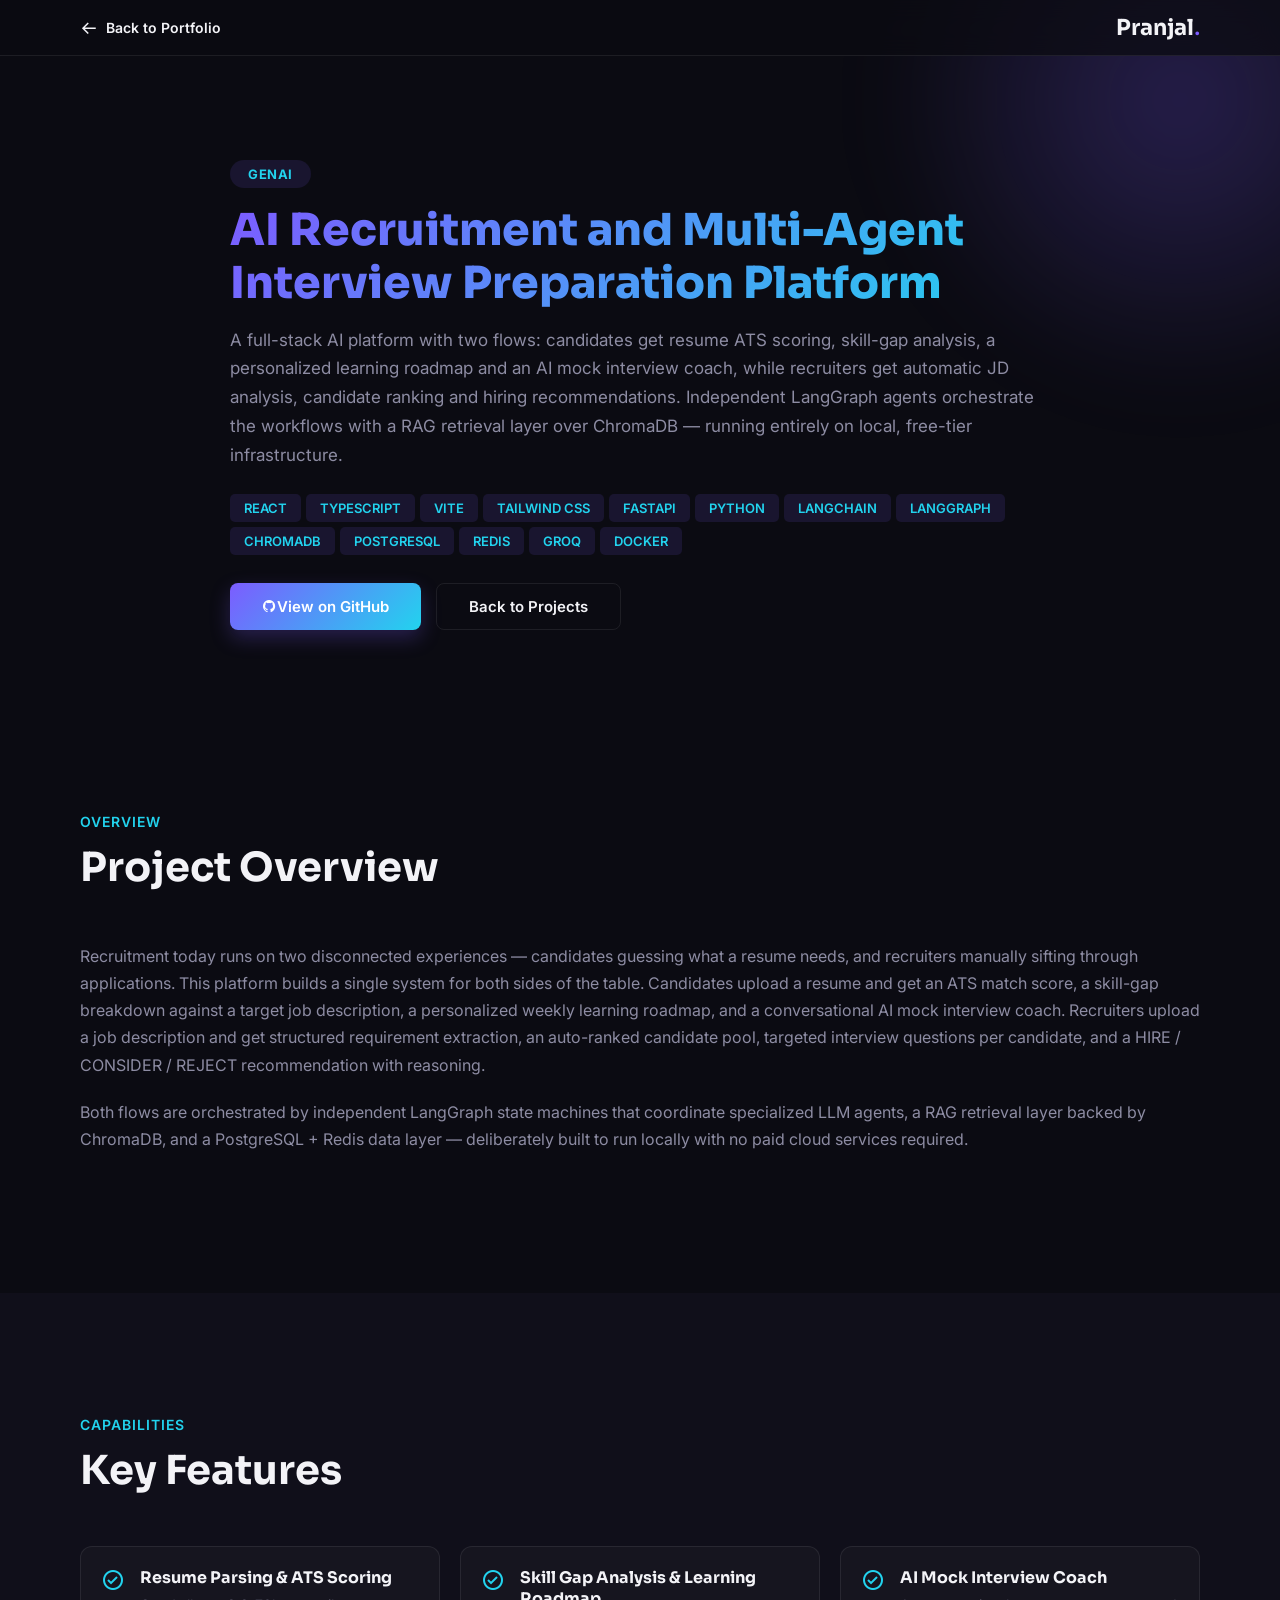
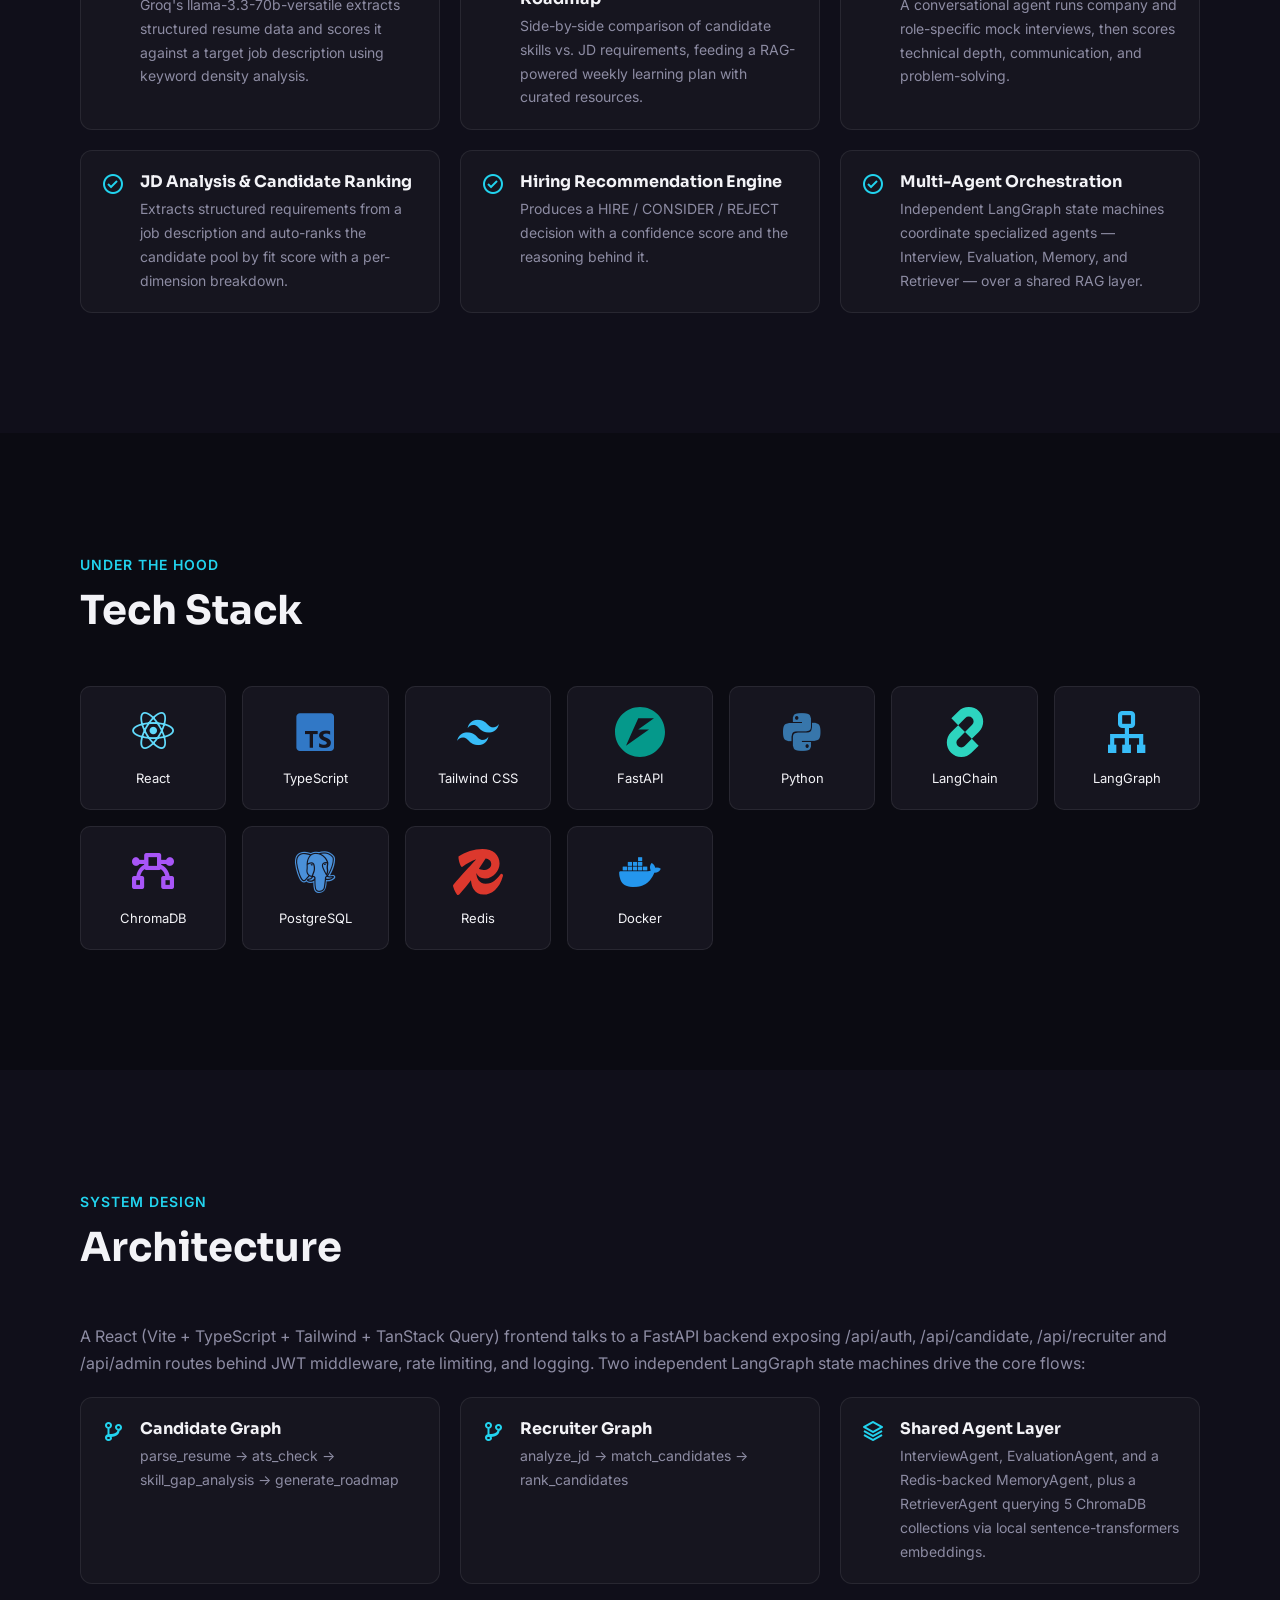
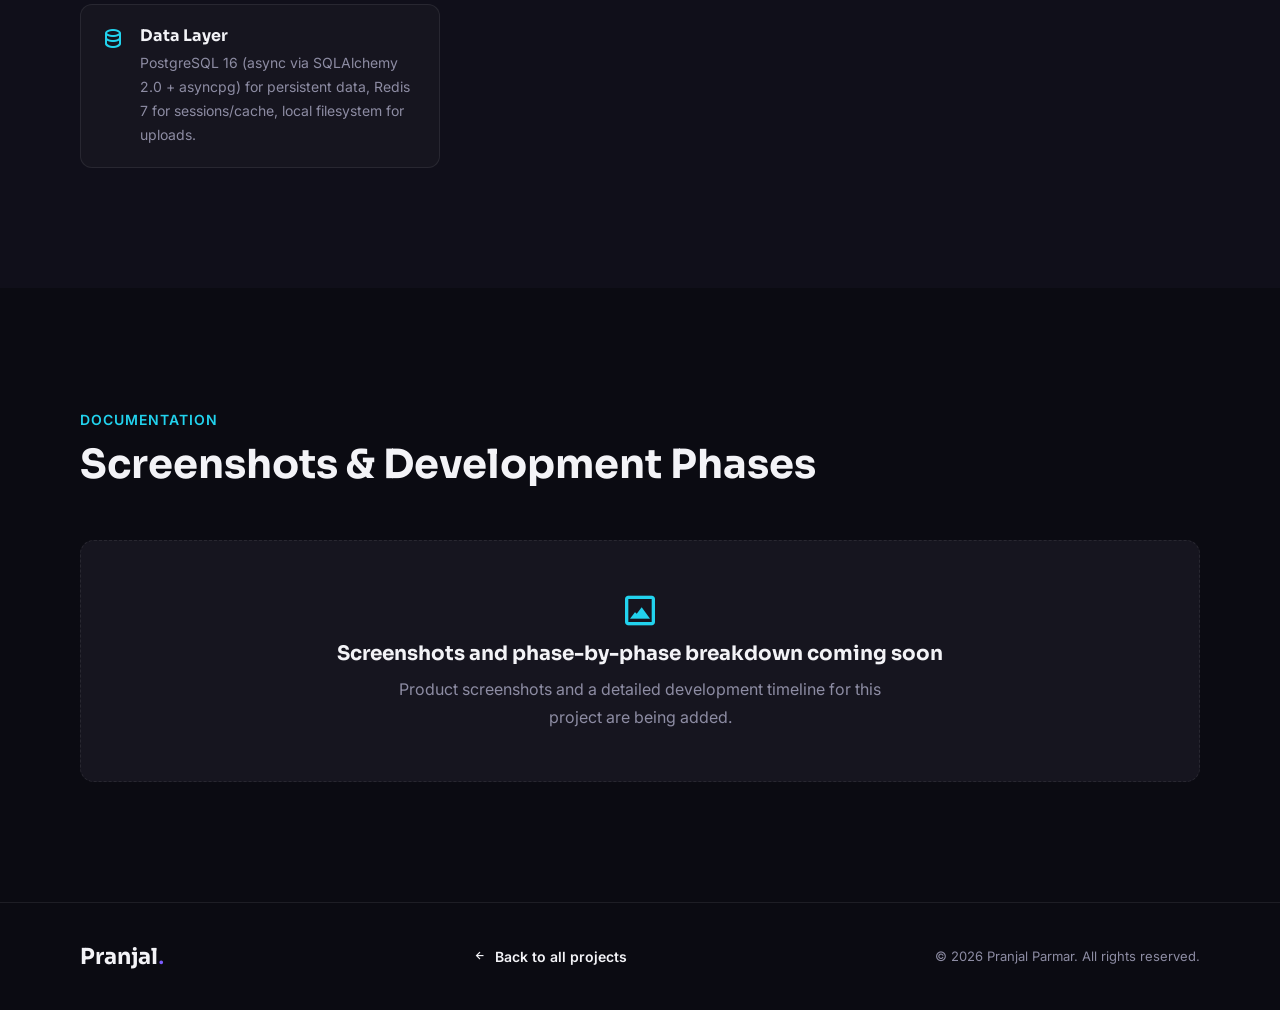
==== projects/ai-recruitment.html @ db2bd9fc "Created section for each project, added each project's page - content added partially" ====
<!DOCTYPE html>
<html lang="en">
<head>
    <meta charset="UTF-8">
    <meta name="viewport" content="width=device-width, initial-scale=1.0">
    <title>AI Recruitment and Multi-Agent Interview Preparation Platform | Pranjal Parmar</title>
    <link href='https://unpkg.com/boxicons@2.1.4/css/boxicons.min.css' rel='stylesheet'>
    <link rel="stylesheet" href="../style.css">
</head>
<body>
    <header class="navbar scrolled">
        <div class="navbar-inner">
            <a href="../index.html#projects" class="back-link"><i class='bx bx-arrow-back'></i> Back to Portfolio</a>
            <a href="../index.html" class="brand">Pranjal<span>.</span></a>
        </div>
    </header>

    <main>
        <section class="project-hero-detail">
            <div class="hero-glow"></div>
            <div class="section-inner">
                <span class="category-badge">GenAI</span>
                <h1>AI Recruitment and Multi-Agent Interview Preparation Platform</h1>
                <p class="hero-desc">A full-stack AI platform with two flows: candidates get resume ATS scoring, skill-gap analysis, a personalized learning roadmap and an AI mock interview coach, while recruiters get automatic JD analysis, candidate ranking and hiring recommendations. Independent LangGraph agents orchestrate the workflows with a RAG retrieval layer over ChromaDB — running entirely on local, free-tier infrastructure.</p>
                <div class="tech-used">
                    <span>REACT</span><span>TYPESCRIPT</span><span>VITE</span><span>TAILWIND CSS</span><span>FASTAPI</span><span>PYTHON</span><span>LANGCHAIN</span><span>LANGGRAPH</span><span>CHROMADB</span><span>POSTGRESQL</span><span>REDIS</span><span>GROQ</span><span>DOCKER</span>
                </div>
                <div class="project-hero-actions">
                    <a href="https://github.com/pranjalparmar23/ai-talent-hub" class="btn btn-primary" target="_blank" rel="noopener"><i class='bx bxl-github'></i> View on GitHub</a>
                    <a href="../index.html#projects" class="btn btn-outline">Back to Projects</a>
                </div>
            </div>
        </section>

        <section class="section">
            <div class="section-inner">
                <p class="section-tag">Overview</p>
                <h2 class="section-title">Project Overview</h2>
                <p class="desc">Recruitment today runs on two disconnected experiences — candidates guessing what a resume needs, and recruiters manually sifting through applications. This platform builds a single system for both sides of the table. Candidates upload a resume and get an ATS match score, a skill-gap breakdown against a target job description, a personalized weekly learning roadmap, and a conversational AI mock interview coach. Recruiters upload a job description and get structured requirement extraction, an auto-ranked candidate pool, targeted interview questions per candidate, and a HIRE / CONSIDER / REJECT recommendation with reasoning.</p>
                <p class="desc">Both flows are orchestrated by independent LangGraph state machines that coordinate specialized LLM agents, a RAG retrieval layer backed by ChromaDB, and a PostgreSQL + Redis data layer — deliberately built to run locally with no paid cloud services required.</p>
            </div>
        </section>

        <section class="section section-alt">
            <div class="section-inner">
                <p class="section-tag">Capabilities</p>
                <h2 class="section-title">Key Features</h2>
                <div class="feature-list">
                    <div class="feature-item">
                        <i class='bx bx-check-circle'></i>
                        <div><h5>Resume Parsing &amp; ATS Scoring</h5><p>Groq's llama-3.3-70b-versatile extracts structured resume data and scores it against a target job description using keyword density analysis.</p></div>
                    </div>
                    <div class="feature-item">
                        <i class='bx bx-check-circle'></i>
                        <div><h5>Skill Gap Analysis &amp; Learning Roadmap</h5><p>Side-by-side comparison of candidate skills vs. JD requirements, feeding a RAG-powered weekly learning plan with curated resources.</p></div>
                    </div>
                    <div class="feature-item">
                        <i class='bx bx-check-circle'></i>
                        <div><h5>AI Mock Interview Coach</h5><p>A conversational agent runs company and role-specific mock interviews, then scores technical depth, communication, and problem-solving.</p></div>
                    </div>
                    <div class="feature-item">
                        <i class='bx bx-check-circle'></i>
                        <div><h5>JD Analysis &amp; Candidate Ranking</h5><p>Extracts structured requirements from a job description and auto-ranks the candidate pool by fit score with a per-dimension breakdown.</p></div>
                    </div>
                    <div class="feature-item">
                        <i class='bx bx-check-circle'></i>
                        <div><h5>Hiring Recommendation Engine</h5><p>Produces a HIRE / CONSIDER / REJECT decision with a confidence score and the reasoning behind it.</p></div>
                    </div>
                    <div class="feature-item">
                        <i class='bx bx-check-circle'></i>
                        <div><h5>Multi-Agent Orchestration</h5><p>Independent LangGraph state machines coordinate specialized agents — Interview, Evaluation, Memory, and Retriever — over a shared RAG layer.</p></div>
                    </div>
                </div>
            </div>
        </section>

        <section class="section">
            <div class="section-inner">
                <p class="section-tag">Under the hood</p>
                <h2 class="section-title">Tech Stack</h2>
                <div class="skills-grid">
                    <div class="skill-tile"><i class='bx bxl-react' style="color:#61DAFB"></i><p>React</p></div>
                    <div class="skill-tile"><i class='bx bxl-typescript' style="color:#3178C6"></i><p>TypeScript</p></div>
                    <div class="skill-tile"><i class='bx bxl-tailwind-css' style="color:#38BDF8"></i><p>Tailwind CSS</p></div>
                    <div class="skill-tile"><svg class="skill-svg" style="color:#05998b" viewBox="0 0 24 24" xmlns="http://www.w3.org/2000/svg"><path d="M12 .0387C5.3729.0384.0003 5.3931 0 11.9988c-.001 6.6066 5.372 11.9628 12 11.9625 6.628.0003 12.001-5.3559 12-11.9625-.0003-6.6057-5.3729-11.9604-12-11.96m-.829 5.4153h7.55l-7.5805 5.3284h5.1828L5.279 18.5436q2.9466-6.5444 5.892-13.0896"/></svg><p>FastAPI</p></div>
                    <div class="skill-tile"><i class='bx bxl-python' style="color:#3776AB"></i><p>Python</p></div>
                    <div class="skill-tile"><svg class="skill-svg" style="color:#2DD4BF" viewBox="0 0 24 24" xmlns="http://www.w3.org/2000/svg"><path d="M13.796 0a6.93 6.93 0 0 0-4.91 2.019L5.451 5.455l3.273 3.27 3.432-3.432a2.284 2.284 0 0 1 3.277 0 2.28 2.28 0 0 1 0 3.275L12 12.001l3.273 3.273 3.433-3.435c2.692-2.692 2.692-7.127 0-9.82A6.92 6.92 0 0 0 13.796 0m-5.07 8.728-3.433 3.434c-2.692 2.693-2.692 7.126 0 9.819A6.92 6.92 0 0 0 10.203 24a6.93 6.93 0 0 0 4.911-2.02l3.432-3.432-3.271-3.272-3.433 3.433a2.284 2.284 0 0 1-3.277 0 2.28 2.28 0 0 1 0-3.276L12 12z"/></svg><p>LangChain</p></div>
                    <div class="skill-tile"><i class='bx bx-sitemap' style="color:#38BDF8"></i><p>LangGraph</p></div>
                    <div class="skill-tile"><i class='bx bx-vector' style="color:#A855F7"></i><p>ChromaDB</p></div>
                    <div class="skill-tile"><i class='bx bxl-postgresql' style="color:#4A90D9"></i><p>PostgreSQL</p></div>
                    <div class="skill-tile"><svg class="skill-svg" style="color:#DC382D" viewBox="0 0 24 24" xmlns="http://www.w3.org/2000/svg"><path d="M22.71 13.145c-1.66 2.092-3.452 4.483-7.038 4.483-3.203 0-4.397-2.825-4.48-5.12.701 1.484 2.073 2.685 4.214 2.63 4.117-.133 6.94-3.852 6.94-7.239 0-4.05-3.022-6.972-8.268-6.972-3.752 0-8.4 1.428-11.455 3.685C2.59 6.937 3.885 9.958 4.35 9.626c2.648-1.904 4.748-3.13 6.784-3.744C8.12 9.244.886 17.05 0 18.425c.1 1.261 1.66 4.648 2.424 4.648.232 0 .431-.133.664-.365a100.49 100.49 0 0 0 5.54-6.765c.222 3.104 1.748 6.898 6.014 6.898 3.819 0 7.604-2.756 9.33-8.965.2-.764-.73-1.361-1.261-.73zm-4.349-5.013c0 1.959-1.926 2.922-3.685 2.922-.941 0-1.664-.247-2.235-.568 1.051-1.592 2.092-3.225 3.21-4.973 1.972.334 2.71 1.43 2.71 2.619z"/></svg><p>Redis</p></div>
                    <div class="skill-tile"><i class='bx bxl-docker' style="color:#2496ED"></i><p>Docker</p></div>
                </div>
            </div>
        </section>

        <section class="section section-alt">
            <div class="section-inner">
                <p class="section-tag">System Design</p>
                <h2 class="section-title">Architecture</h2>
                <p class="desc">A React (Vite + TypeScript + Tailwind + TanStack Query) frontend talks to a FastAPI backend exposing <code>/api/auth</code>, <code>/api/candidate</code>, <code>/api/recruiter</code> and <code>/api/admin</code> routes behind JWT middleware, rate limiting, and logging. Two independent LangGraph state machines drive the core flows:</p>
                <div class="feature-list">
                    <div class="feature-item">
                        <i class='bx bx-git-branch'></i>
                        <div><h5>Candidate Graph</h5><p>parse_resume &rarr; ats_check &rarr; skill_gap_analysis &rarr; generate_roadmap</p></div>
                    </div>
                    <div class="feature-item">
                        <i class='bx bx-git-branch'></i>
                        <div><h5>Recruiter Graph</h5><p>analyze_jd &rarr; match_candidates &rarr; rank_candidates</p></div>
                    </div>
                    <div class="feature-item">
                        <i class='bx bx-layer'></i>
                        <div><h5>Shared Agent Layer</h5><p>InterviewAgent, EvaluationAgent, and a Redis-backed MemoryAgent, plus a RetrieverAgent querying 5 ChromaDB collections via local sentence-transformers embeddings.</p></div>
                    </div>
                    <div class="feature-item">
                        <i class='bx bx-data'></i>
                        <div><h5>Data Layer</h5><p>PostgreSQL 16 (async via SQLAlchemy 2.0 + asyncpg) for persistent data, Redis 7 for sessions/cache, local filesystem for uploads.</p></div>
                    </div>
                </div>
            </div>
        </section>

        <section class="section">
            <div class="section-inner">
                <p class="section-tag">Documentation</p>
                <h2 class="section-title">Screenshots &amp; Development Phases</h2>
                <div class="placeholder-card">
                    <i class='bx bx-image-alt'></i>
                    <h4>Screenshots and phase-by-phase breakdown coming soon</h4>
                    <p>Product screenshots and a detailed development timeline for this project are being added.</p>
                </div>
            </div>
        </section>
    </main>

    <footer class="footer">
        <div class="section-inner footer-inner">
            <a href="../index.html" class="brand">Pranjal<span>.</span></a>
            <a href="../index.html#projects" class="detail-footer-nav"><i class='bx bx-left-arrow-alt'></i> Back to all projects</a>
            <p class="footer-copy">&copy; 2026 Pranjal Parmar. All rights reserved.</p>
        </div>
    </footer>
</body>
</html>
---- style.css ----
@import url('https://fonts.googleapis.com/css2?family=Inter:wght@400;500;600;700&family=Sora:wght@400;500;600;700;800&display=swap');

*{
    margin: 0;
    padding: 0;
    box-sizing: border-box;
    text-decoration: none;
    list-style: none;
    border: none;
    outline: none;
    font-family: "Inter", sans-serif;
}
:root{
    --bg: #0b0b12;
    --bg-alt: #100f1a;
    --surface: #16151f;
    --surface-hover: #1c1b28;
    --border-color: rgba(255,255,255,.08);
    --white-color: #f3f3f7;
    --text-muted: #8d8ca3;
    --accent: #7c5cff;
    --accent-2: #22d3ee;
    --gradient: linear-gradient(135deg, var(--accent), var(--accent-2));
}
::selection{
    background: var(--accent);
    color: var(--white-color);
}
::-webkit-scrollbar{
    width: .6rem;
}
::-webkit-scrollbar-thumb{
    background: var(--accent);
    border-radius: 1rem;
}
::-webkit-scrollbar-track{
    background: var(--bg);
}
::placeholder{
    color: var(--text-muted);
}
html{
    font-size: 62.5%;
    scroll-behavior: smooth;
}
body{
    background: var(--bg);
    color: var(--white-color);
    overflow-x: hidden;
}
h1, h2, h3, h4, h5, h6{
    font-family: "Sora", sans-serif;
}
p{
    font-size: 1.6rem;
    line-height: 1.7;
    color: var(--text-muted);
}
p a{
    color: var(--accent-2);
    text-decoration: underline;
    transition: .3s;
}
p a:hover{
    color: var(--accent);
}
.section-inner{
    max-width: 120rem;
    margin: 0 auto;
    padding: 0 4rem;
}
.desc{
    margin: 1rem 0 2rem;
}

/* ---------- buttons ---------- */
.btn{
    display: inline-flex;
    align-items: center;
    justify-content: center;
    padding: 1.3rem 3.2rem;
    background: var(--gradient);
    border-radius: .8rem;
    font-size: 1.5rem;
    color: #fff;
    font-weight: 600;
    transition: .3s;
    box-shadow: 0 .8rem 2rem rgba(124,92,255,.25);
}
.btn:hover{
    transform: translateY(-.3rem);
    box-shadow: 0 1.2rem 2.4rem rgba(124,92,255,.4);
}
.btn.btn-outline{
    background: transparent;
    color: var(--white-color);
    border: .1rem solid var(--border-color);
    box-shadow: none;
}
.btn.btn-outline:hover{
    border-color: var(--accent);
    background: rgba(124,92,255,.08);
    box-shadow: none;
}
.btn.btn-sm{
    padding: .9rem 2.2rem;
    font-size: 1.3rem;
}

/* ---------- navbar ---------- */
.navbar{
    position: fixed;
    top: 0;
    left: 0;
    width: 100%;
    z-index: 500;
    padding: 2rem 0;
    transition: .3s;
}
.navbar.scrolled{
    padding: 1.4rem 0;
    background: rgba(11,11,18,.75);
    backdrop-filter: blur(1.2rem);
    border-bottom: .1rem solid var(--border-color);
}
.navbar-inner{
    max-width: 120rem;
    margin: 0 auto;
    padding: 0 4rem;
    display: flex;
    align-items: center;
    justify-content: space-between;
    gap: 2rem;
}
.brand{
    font-family: "Sora", sans-serif;
    font-size: 2.2rem;
    font-weight: 700;
    color: var(--white-color);
}
.brand span{
    color: var(--accent);
}
.nav-links{
    display: flex;
    align-items: center;
    gap: 3rem;
    margin-left: auto;
    margin-right: 3rem;
}
.nav-link{
    position: relative;
    font-size: 1.5rem;
    font-weight: 500;
    color: var(--text-muted);
    transition: .3s;
}
.nav-link::after{
    content: '';
    position: absolute;
    left: 0;
    bottom: -.6rem;
    width: 0;
    height: .2rem;
    background: var(--gradient);
    border-radius: 1rem;
    transition: .3s;
}
.nav-link:hover,
.nav-link.active{
    color: var(--white-color);
}
.nav-link.active::after{
    width: 100%;
}
.nav-toggle{
    position: relative;
    z-index: 401;
    display: none;
    background: transparent;
    font-size: 3rem;
    color: var(--white-color);
    cursor: pointer;
}
.nav-toggle .icon-close{
    display: none;
}
.nav-toggle.active .icon-menu{
    display: none;
}
.nav-toggle.active .icon-close{
    display: block;
}
.nav-toggle.active{
    color: var(--white-color);
}

/* ---------- hero ---------- */
.hero{
    position: relative;
    min-height: 100vh;
    display: flex;
    align-items: center;
    padding-top: 10rem;
    overflow: hidden;
}
.hero-glow{
    position: absolute;
    top: -20rem;
    right: -20rem;
    width: 60rem;
    height: 60rem;
    background: radial-gradient(circle, rgba(124,92,255,.25), transparent 70%);
    filter: blur(4rem);
    z-index: 0;
    pointer-events: none;
}
.hero-inner{
    position: relative;
    z-index: 1;
    display: flex;
    align-items: center;
    justify-content: space-between;
    gap: 6rem;
}
.hero-text{
    max-width: 62rem;
}
.eyebrow{
    display: inline-block;
    font-size: 1.4rem;
    font-weight: 600;
    color: var(--accent-2);
    letter-spacing: .1rem;
    text-transform: uppercase;
    margin-bottom: 1rem;
}
.hero-text h1{
    font-size: 6rem;
    font-weight: 800;
    line-height: 1.1;
    background: var(--gradient);
    -webkit-background-clip: text;
    background-clip: text;
    color: transparent;
    margin-bottom: 1rem;
}
.hero-role{
    display: flex;
    flex-wrap: wrap;
    align-items: center;
    gap: 1rem;
    font-size: 2.4rem;
    font-weight: 600;
    color: var(--white-color);
    margin-bottom: 2rem;
}
.hero-role .role-part{
    white-space: nowrap;
}
.hero-role .role-sep{
    color: var(--accent);
    font-size: 1.6rem;
}
.hero-desc{
    font-size: 1.7rem;
    margin-bottom: 3rem;
}
.hero-stats{
    display: flex;
    flex-wrap: wrap;
    gap: 1.5rem;
    margin-bottom: 3rem;
}
.stat-chip{
    display: flex;
    align-items: center;
    gap: 1.2rem;
    padding: 1.2rem 1.8rem;
    background: var(--surface);
    border: .1rem solid var(--border-color);
    border-radius: 1rem;
    transition: .3s;
}
.stat-chip:hover{
    transform: translateY(-.4rem);
    border-color: var(--accent);
}
.stat-chip i{
    font-size: 2.6rem;
    color: var(--accent-2);
}
.stat-chip h4{
    font-size: 1.7rem;
    line-height: 1.1;
}
.stat-chip span{
    font-size: 1.3rem;
    color: var(--text-muted);
}
.hero-actions{
    display: flex;
    flex-wrap: wrap;
    gap: 1.5rem;
    margin-bottom: 3rem;
}
.social-row{
    display: flex;
    flex-wrap: wrap;
    gap: 1rem;
}
.social-row a{
    position: relative;
    display: inline-flex;
    align-items: center;
    justify-content: center;
    width: 4.4rem;
    height: 4.4rem;
    border: .1rem solid var(--border-color);
    border-radius: 50%;
    font-size: 2rem;
    color: var(--white-color);
    transition: .3s;
}
.social-row a:hover{
    background: var(--gradient);
    border-color: transparent;
    transform: translateY(-.3rem);
}
.tooltip{
    position: absolute;
    top: -4rem;
    left: 50%;
    transform: translateX(-50%);
    padding: .4rem 1.2rem;
    background: var(--surface-hover);
    border: .1rem solid var(--border-color);
    border-radius: .4rem;
    font-size: 1.3rem;
    color: var(--white-color);
    white-space: nowrap;
    visibility: hidden;
    opacity: 0;
    transition: .3s;
}
.social-row a:hover .tooltip{
    visibility: visible;
    opacity: 1;
}
.hero-photo{
    flex-shrink: 0;
}
.photo-ring{
    position: relative;
    width: 32rem;
    height: 32rem;
    border-radius: 3rem;
    padding: .4rem;
    background: var(--gradient);
    overflow: hidden;
}
.photo-ring img{
    width: 100%;
    height: 100%;
    object-fit: cover;
    border-radius: 2.6rem;
}
.scroll-cue{
    position: absolute;
    bottom: 3rem;
    left: 50%;
    transform: translateX(-50%);
    font-size: 3rem;
    color: var(--accent-2);
    animation: bounce 2s infinite;
}
@keyframes bounce{
    0%, 100%{ transform: translate(-50%, 0); }
    50%{ transform: translate(-50%, 1rem); }
}

/* ---------- generic section ---------- */
.section{
    padding: 12rem 0;
}
.section-alt{
    background: var(--bg-alt);
}
.section-tag{
    font-size: 1.4rem;
    font-weight: 600;
    color: var(--accent-2);
    text-transform: uppercase;
    letter-spacing: .1rem;
    margin-bottom: .8rem;
}
.section-title{
    font-size: 4rem;
    font-weight: 700;
    margin-bottom: 5rem;
}

/* ---------- reveal animation ---------- */
.reveal{
    opacity: 0;
    transform: translateY(3rem);
    transition: opacity .6s ease, transform .6s ease;
}
.reveal.in-view{
    opacity: 1;
    transform: translateY(0);
}

/* ---------- about ---------- */
.about-grid{
    display: grid;
    grid-template-columns: 1.3fr 1fr;
    gap: 6rem;
    align-items: start;
}
.about-tags{
    display: flex;
    flex-wrap: wrap;
    gap: 1rem;
    margin-bottom: 2.5rem;
}
.about-tags .tag{
    padding: .7rem 1.8rem;
    border: .1rem solid var(--accent);
    border-radius: 5rem;
    font-size: 1.3rem;
    font-weight: 600;
    color: var(--accent-2);
}
.quick-facts{
    display: grid;
    grid-template-columns: 1fr;
    gap: 1.5rem;
}
.fact{
    display: flex;
    align-items: flex-start;
    gap: 1.4rem;
    padding: 1.8rem;
    background: var(--surface);
    border: .1rem solid var(--border-color);
    border-radius: 1.2rem;
    transition: .3s;
}
.fact:hover{
    transform: translateY(-.3rem);
    border-color: var(--accent);
}
.fact i{
    font-size: 2.4rem;
    color: var(--accent-2);
    margin-top: .2rem;
}
.fact span{
    display: block;
    font-size: 1.2rem;
    color: var(--text-muted);
    text-transform: uppercase;
    letter-spacing: .05rem;
}
.fact h5{
    font-size: 1.5rem;
    font-weight: 500;
    margin-top: .3rem;
}

/* ---------- timeline ---------- */
.timeline{
    position: relative;
    max-width: 90rem;
    padding-left: 3.5rem;
}
.timeline::before{
    content: '';
    position: absolute;
    left: .9rem;
    top: .6rem;
    bottom: .6rem;
    width: .2rem;
    background: linear-gradient(var(--accent), rgba(124,92,255,.05));
}
.timeline-item{
    position: relative;
    margin-bottom: 2.5rem;
}
.timeline-item:last-child{
    margin-bottom: 0;
}
.timeline-dot{
    position: absolute;
    left: -3.5rem;
    top: .6rem;
    width: 2rem;
    height: 2rem;
    background: var(--bg);
    border: .25rem solid var(--accent);
    border-radius: 50%;
    box-shadow: 0 0 1rem rgba(124,92,255,.6);
    z-index: 2;
}
.timeline-card{
    background: var(--surface);
    border: .1rem solid var(--border-color);
    border-radius: 1.2rem;
    padding: 2.2rem;
    transition: .3s;
}
.timeline-card:hover{
    transform: translateX(.6rem);
    border-color: var(--accent);
}
.timeline-date{
    display: inline-block;
    padding: .4rem 1.4rem;
    border-radius: 5rem;
    background: rgba(124,92,255,.12);
    color: var(--accent-2);
    font-size: 1.3rem;
    font-weight: 600;
    margin-bottom: 1rem;
}
.timeline-card h4{
    font-size: 2rem;
    margin-bottom: .3rem;
}
.timeline-card h5{
    font-size: 1.5rem;
    font-weight: 500;
    color: var(--text-muted);
    margin-bottom: 1rem;
}
.timeline-card p{
    margin-top: 0;
}
.cgpa-badge{
    display: inline-block;
    margin-top: 1rem;
    padding: .4rem 1.4rem;
    background: rgba(124,92,255,.12);
    color: var(--accent-2);
    border-radius: 5rem;
    font-size: 1.3rem;
    font-weight: 600;
}

/* ---------- skills ---------- */
.skills-category{
    margin-bottom: 4rem;
}
.skills-category:last-child{
    margin-bottom: 0;
}
.skills-category-title{
    display: flex;
    align-items: center;
    gap: 1rem;
    font-size: 2.2rem;
    color: var(--white-color);
    margin-bottom: 2rem;
    padding-bottom: 1.2rem;
    border-bottom: .1rem solid var(--border-color);
}
.skills-category-title i{
    font-size: 2.4rem;
    color: var(--accent-2);
}
.skills-grid{
    display: grid;
    grid-template-columns: repeat(auto-fit, minmax(13rem, 1fr));
    gap: 1.6rem;
}
.skill-tile{
    display: flex;
    flex-direction: column;
    align-items: center;
    justify-content: center;
    gap: 1rem;
    background: var(--surface);
    border: .1rem solid var(--border-color);
    border-radius: 1rem;
    padding: 2rem 1rem;
    transition: .3s;
}
.skill-tile:hover{
    transform: translateY(-.6rem) scale(1.03);
    box-shadow: 0 1.2rem 2.4rem rgba(0,0,0,.35);
    border-color: rgba(255,255,255,.2);
}
.skill-tile i{
    font-size: 5rem;
    transition: .3s;
}
.skill-tile:hover i{
    filter: brightness(1.25);
}
.skill-tile svg.skill-svg{
    width: 5rem;
    height: 5rem;
    fill: currentColor;
    transition: .3s;
}
.skill-tile:hover svg.skill-svg{
    filter: brightness(1.25);
}
.skill-tile p{
    margin-top: 0;
    font-size: 1.3rem;
    color: var(--white-color);
    text-align: center;
}

/* ---------- projects ---------- */
.project-filters{
    display: flex;
    flex-wrap: wrap;
    gap: 1rem;
    margin-bottom: 3.5rem;
}
.filter-btn{
    padding: .8rem 2rem;
    background: var(--surface);
    border: .1rem solid var(--border-color);
    border-radius: 5rem;
    font-size: 1.35rem;
    font-weight: 600;
    color: var(--text-muted);
    cursor: pointer;
    transition: .3s;
}
.filter-btn:hover{
    color: var(--white-color);
    border-color: var(--accent);
}
.filter-btn.active{
    background: var(--gradient);
    border-color: transparent;
    color: #fff;
}
.projects-grid{
    display: grid;
    grid-template-columns: repeat(auto-fill, minmax(27rem, 1fr));
    gap: 2.4rem;
}
.project-card{
    background: var(--surface);
    border: .1rem solid var(--border-color);
    border-radius: 1.2rem;
    overflow: hidden;
    transition: .3s;
    display: flex;
    flex-direction: column;
    cursor: pointer;
}
.project-card.card-hidden{
    display: none;
}
.project-card:hover{
    transform: translateY(-.6rem);
    border-color: var(--accent);
    box-shadow: 0 1.6rem 3.2rem rgba(0,0,0,.35);
}
.project-img{
    width: 100%;
    aspect-ratio: 16 / 10;
    overflow: hidden;
}
.project-img img{
    display: block;
    width: 100%;
    height: 100%;
    object-fit: cover;
    transition: .4s;
}
.project-card:hover .project-img img{
    transform: scale(1.06);
}
.project-body{
    padding: 1.8rem;
    display: flex;
    flex-direction: column;
    flex: 1;
}
.project-body h4{
    font-size: 1.6rem;
    margin-bottom: .7rem;
    line-height: 1.3;
}
.project-body p{
    font-size: 1.3rem;
    margin-bottom: 1.2rem;
}
.tech-used{
    display: flex;
    flex-wrap: wrap;
    gap: .5rem;
    margin-bottom: 1.4rem;
}
.tech-used span{
    padding: .3rem .9rem;
    background: rgba(124,92,255,.12);
    color: var(--accent-2);
    border-radius: .5rem;
    font-size: 1.05rem;
    font-weight: 600;
}
.project-actions{
    display: flex;
    align-items: center;
    justify-content: space-between;
    gap: 1.2rem;
    margin-top: auto;
}
.project-link{
    display: inline-flex;
    align-items: center;
    gap: .6rem;
    color: var(--white-color);
    font-size: 1.3rem;
    font-weight: 600;
    transition: .3s;
}
.project-link i{
    font-size: 1.6rem;
}
.project-link:hover{
    color: var(--accent-2);
}
.project-github{
    display: inline-flex;
    align-items: center;
    justify-content: center;
    width: 3.4rem;
    height: 3.4rem;
    flex-shrink: 0;
    border: .1rem solid var(--border-color);
    border-radius: 50%;
    font-size: 1.6rem;
    color: var(--white-color);
    transition: .3s;
}
.project-github:hover{
    background: var(--gradient);
    border-color: transparent;
}

/* ---------- publications ---------- */
.publication-card{
    display: flex;
    gap: 2.4rem;
    background: var(--surface);
    border: .1rem solid var(--border-color);
    border-radius: 1.4rem;
    padding: 3rem;
    transition: .3s;
}
.publication-card:hover{
    border-color: var(--accent);
    box-shadow: 0 1.6rem 3.2rem rgba(0,0,0,.35);
}
.publication-icon{
    flex-shrink: 0;
    display: flex;
    align-items: center;
    justify-content: center;
    width: 6.5rem;
    height: 6.5rem;
    border-radius: 1.2rem;
    background: var(--gradient);
    font-size: 3rem;
    color: #fff;
}
.publication-body{
    flex: 1;
}
.publication-venue{
    display: block;
    font-size: 1.3rem;
    font-weight: 600;
    color: var(--accent-2);
    text-transform: uppercase;
    letter-spacing: .03rem;
    margin-bottom: 1rem;
}
.publication-body h4{
    font-size: 2.1rem;
    line-height: 1.4;
    margin-bottom: 1rem;
}
.publication-authors{
    font-size: 1.4rem;
    color: var(--white-color);
    margin-bottom: 1.5rem;
}
.publication-authors strong{
    color: var(--accent-2);
}
.publication-body > p:not(.publication-authors){
    font-size: 1.45rem;
    margin-bottom: 2rem;
}
.publication-stats{
    display: flex;
    flex-wrap: wrap;
    gap: 3rem;
    margin-bottom: 2.4rem;
}
.publication-stats h5{
    font-size: 2.4rem;
    font-weight: 700;
    background: var(--gradient);
    -webkit-background-clip: text;
    background-clip: text;
    color: transparent;
}
.publication-stats span{
    font-size: 1.25rem;
    color: var(--text-muted);
}
.publication-links{
    display: flex;
    flex-wrap: wrap;
    align-items: center;
    gap: 2rem;
}

/* ---------- contact ---------- */
.contact-wrapper{
    display: flex;
    flex-wrap: wrap;
    gap: 4rem;
}
.contact-info-panel{
    flex: 1 1 32rem;
    max-width: 40rem;
}
.contact-info-panel h3{
    font-size: 2.6rem;
    margin-bottom: 1rem;
}
.contact-info-list{
    display: flex;
    flex-direction: column;
    gap: 1.5rem;
}
.contact-info-item{
    display: flex;
    align-items: center;
    gap: 1.5rem;
    padding: 1.6rem;
    background: var(--surface);
    border: .1rem solid var(--border-color);
    border-radius: 1.2rem;
    color: var(--white-color);
    transition: .3s;
}
.contact-info-item:hover{
    transform: translateX(.5rem);
    border-color: var(--accent);
}
.contact-info-item i{
    font-size: 2.6rem;
    color: var(--accent-2);
}
.contact-info-item span{
    display: block;
    font-size: 1.2rem;
    color: var(--text-muted);
    text-transform: uppercase;
}
.contact-info-item h5{
    font-size: 1.6rem;
    font-weight: 500;
    margin-top: .2rem;
}
.contact-form{
    display: flex;
    flex-direction: column;
    flex: 1 1 45rem;
    max-width: 60rem;
    background: var(--surface);
    border: .1rem solid var(--border-color);
    border-radius: 1.4rem;
    padding: 3rem;
}
.contact-form h3{
    font-size: 2.6rem;
    margin-bottom: 2rem;
}
.contact-form .field-box{
    display: flex;
    flex-wrap: wrap;
    gap: 2rem;
}
.contact-form .field-box input,
.contact-form .field-box textarea{
    flex: 1 1 24rem;
    padding: 1.8rem;
    background: var(--bg);
    border: .1rem solid var(--border-color);
    border-radius: .8rem;
    font-size: 1.5rem;
    color: var(--white-color);
    transition: .3s;
}
.contact-form .field-box input:focus,
.contact-form .field-box textarea:focus{
    border-color: var(--accent);
}
.contact-form .field-box textarea{
    height: 15rem;
    resize: none;
}
.contact-form .contact-btn{
    margin-top: 2rem;
}
.contact-form .contact-btn .btn{
    cursor: pointer;
    width: 100%;
}

/* ---------- project detail page ---------- */
.back-link{
    display: inline-flex;
    align-items: center;
    gap: .8rem;
    font-size: 1.4rem;
    font-weight: 600;
    color: var(--white-color);
    transition: .3s;
}
.back-link i{
    font-size: 1.8rem;
}
.back-link:hover{
    color: var(--accent-2);
}
.project-hero-detail{
    padding: 16rem 0 6rem;
    position: relative;
    overflow: hidden;
}
.project-hero-detail .section-inner{
    position: relative;
    z-index: 1;
    max-width: 90rem;
}
.category-badge{
    display: inline-block;
    padding: .6rem 1.8rem;
    border-radius: 5rem;
    background: rgba(124,92,255,.12);
    color: var(--accent-2);
    font-size: 1.3rem;
    font-weight: 700;
    text-transform: uppercase;
    letter-spacing: .05rem;
    margin-bottom: 1.6rem;
}
.project-hero-detail h1{
    font-size: 4.4rem;
    font-weight: 800;
    line-height: 1.2;
    margin-bottom: 1.6rem;
    background: var(--gradient);
    -webkit-background-clip: text;
    background-clip: text;
    color: transparent;
}
.project-hero-detail .hero-desc{
    font-size: 1.7rem;
    margin-bottom: 2.4rem;
}
.project-hero-detail .tech-used{
    margin-bottom: 2.8rem;
}
.project-hero-detail .tech-used span{
    font-size: 1.3rem;
    padding: .6rem 1.4rem;
}
.project-hero-actions{
    display: flex;
    flex-wrap: wrap;
    gap: 1.5rem;
}
.project-cover{
    width: 100%;
    max-width: 90rem;
    margin: 0 auto 6rem;
    border-radius: 1.6rem;
    overflow: hidden;
    border: .1rem solid var(--border-color);
}
.project-cover img{
    display: block;
    width: 100%;
    height: auto;
}
.feature-list{
    display: grid;
    grid-template-columns: repeat(auto-fit, minmax(28rem, 1fr));
    gap: 2rem;
}
.feature-item{
    display: flex;
    align-items: flex-start;
    gap: 1.5rem;
    padding: 2rem;
    background: var(--surface);
    border: .1rem solid var(--border-color);
    border-radius: 1.2rem;
    transition: .3s;
}
.feature-item:hover{
    border-color: var(--accent);
    transform: translateY(-.3rem);
}
.feature-item i{
    font-size: 2.4rem;
    color: var(--accent-2);
    flex-shrink: 0;
    margin-top: .2rem;
}
.feature-item h5{
    font-size: 1.6rem;
    margin-bottom: .5rem;
}
.feature-item p{
    font-size: 1.4rem;
    margin: 0;
}
.placeholder-card{
    display: flex;
    flex-direction: column;
    align-items: center;
    text-align: center;
    gap: 1rem;
    padding: 5rem 3rem;
    background: var(--surface);
    border: .15rem dashed var(--border-color);
    border-radius: 1.4rem;
}
.placeholder-card i{
    font-size: 4rem;
    color: var(--accent-2);
}
.placeholder-card h4{
    font-size: 2rem;
}
.placeholder-card p{
    max-width: 50rem;
    margin: 0;
}
.detail-footer-nav{
    display: flex;
    align-items: center;
    gap: .8rem;
    color: var(--white-color);
    font-size: 1.4rem;
    font-weight: 600;
    transition: .3s;
}
.detail-footer-nav:hover{
    color: var(--accent-2);
}

/* ---------- footer ---------- */
.footer{
    padding: 4rem 0;
    border-top: .1rem solid var(--border-color);
}
.footer-inner{
    display: flex;
    flex-wrap: wrap;
    align-items: center;
    justify-content: space-between;
    gap: 2rem;
}
.footer-social{
    display: flex;
    gap: 1.2rem;
}
.footer-social a{
    display: inline-flex;
    align-items: center;
    justify-content: center;
    width: 4rem;
    height: 4rem;
    border: .1rem solid var(--border-color);
    border-radius: 50%;
    font-size: 1.8rem;
    color: var(--white-color);
    transition: .3s;
}
.footer-social a:hover{
    background: var(--gradient);
    border-color: transparent;
}
.footer-copy{
    font-size: 1.3rem;
    color: var(--text-muted);
}

/* ---------- back to top ---------- */
.back-to-top{
    position: fixed;
    right: 2.5rem;
    bottom: 2.5rem;
    width: 4.8rem;
    height: 4.8rem;
    display: flex;
    align-items: center;
    justify-content: center;
    background: var(--gradient);
    border-radius: 50%;
    font-size: 2.2rem;
    color: #fff;
    z-index: 400;
    box-shadow: 0 .8rem 2rem rgba(124,92,255,.4);
    opacity: 0;
    visibility: hidden;
    transform: translateY(1rem);
    transition: .3s;
}
.back-to-top.visible{
    opacity: 1;
    visibility: visible;
    transform: translateY(0);
}

/* ---------- responsive ---------- */
@media screen and (max-width: 1200px){
    html{ font-size: 58%; }
    .hero-inner{ gap: 3rem; }
}

@media screen and (max-width: 992px){
    .hero-inner{
        flex-direction: column-reverse;
        text-align: center;
        padding-top: 4rem;
    }
    .hero-role, .hero-actions, .hero-stats, .social-row{
        justify-content: center;
    }
    .about-grid{
        grid-template-columns: 1fr;
    }
    .quick-facts{
        grid-template-columns: repeat(2, 1fr);
    }
}

@media screen and (max-width: 768px){
    html{ font-size: 55%; }
    .section-inner{ padding: 0 2.4rem; }
    .navbar-inner{ padding: 0 2.4rem; }
    .publication-card{
        flex-direction: column;
    }
    .nav-links{
        position: fixed;
        top: 0;
        right: -100%;
        width: 28rem;
        height: 100vh;
        background: var(--bg-alt);
        border-left: .1rem solid var(--border-color);
        flex-direction: column;
        justify-content: center;
        align-items: flex-start;
        padding: 4rem;
        gap: 3rem;
        transition: .4s;
        z-index: 400;
    }
    .nav-links.open{
        right: 0;
    }
    .nav-cta{
        display: none;
    }
    .nav-toggle{
        display: block;
    }
    .section{
        padding: 8rem 0;
    }
    .quick-facts{
        grid-template-columns: 1fr;
    }
    .photo-ring{
        width: 24rem;
        height: 24rem;
    }
    .hero-text h1{
        font-size: 4.6rem;
    }
}

@media screen and (max-width: 480px){
    .hero-stats{
        flex-direction: column;
        align-items: stretch;
    }
    .hero-actions{
        flex-direction: column;
        width: 100%;
    }
    .hero-actions .btn{
        width: 100%;
    }
}
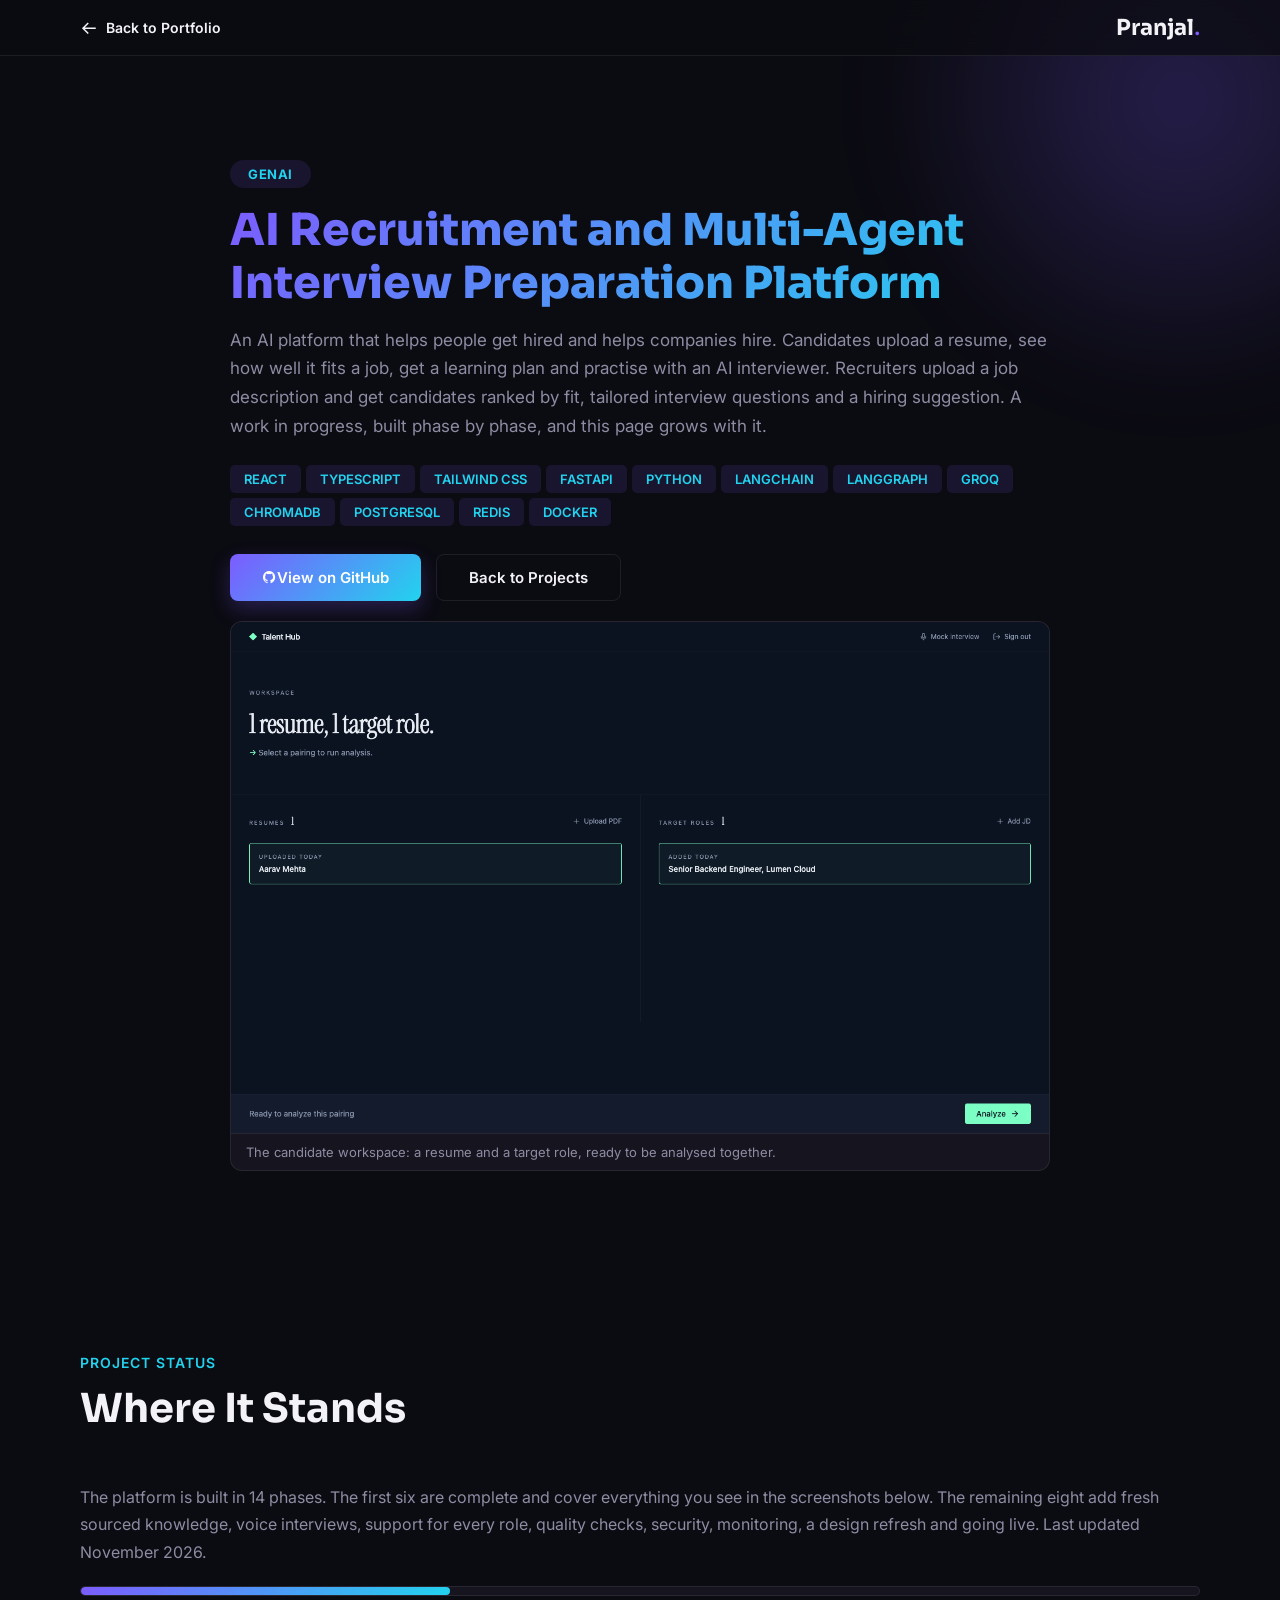
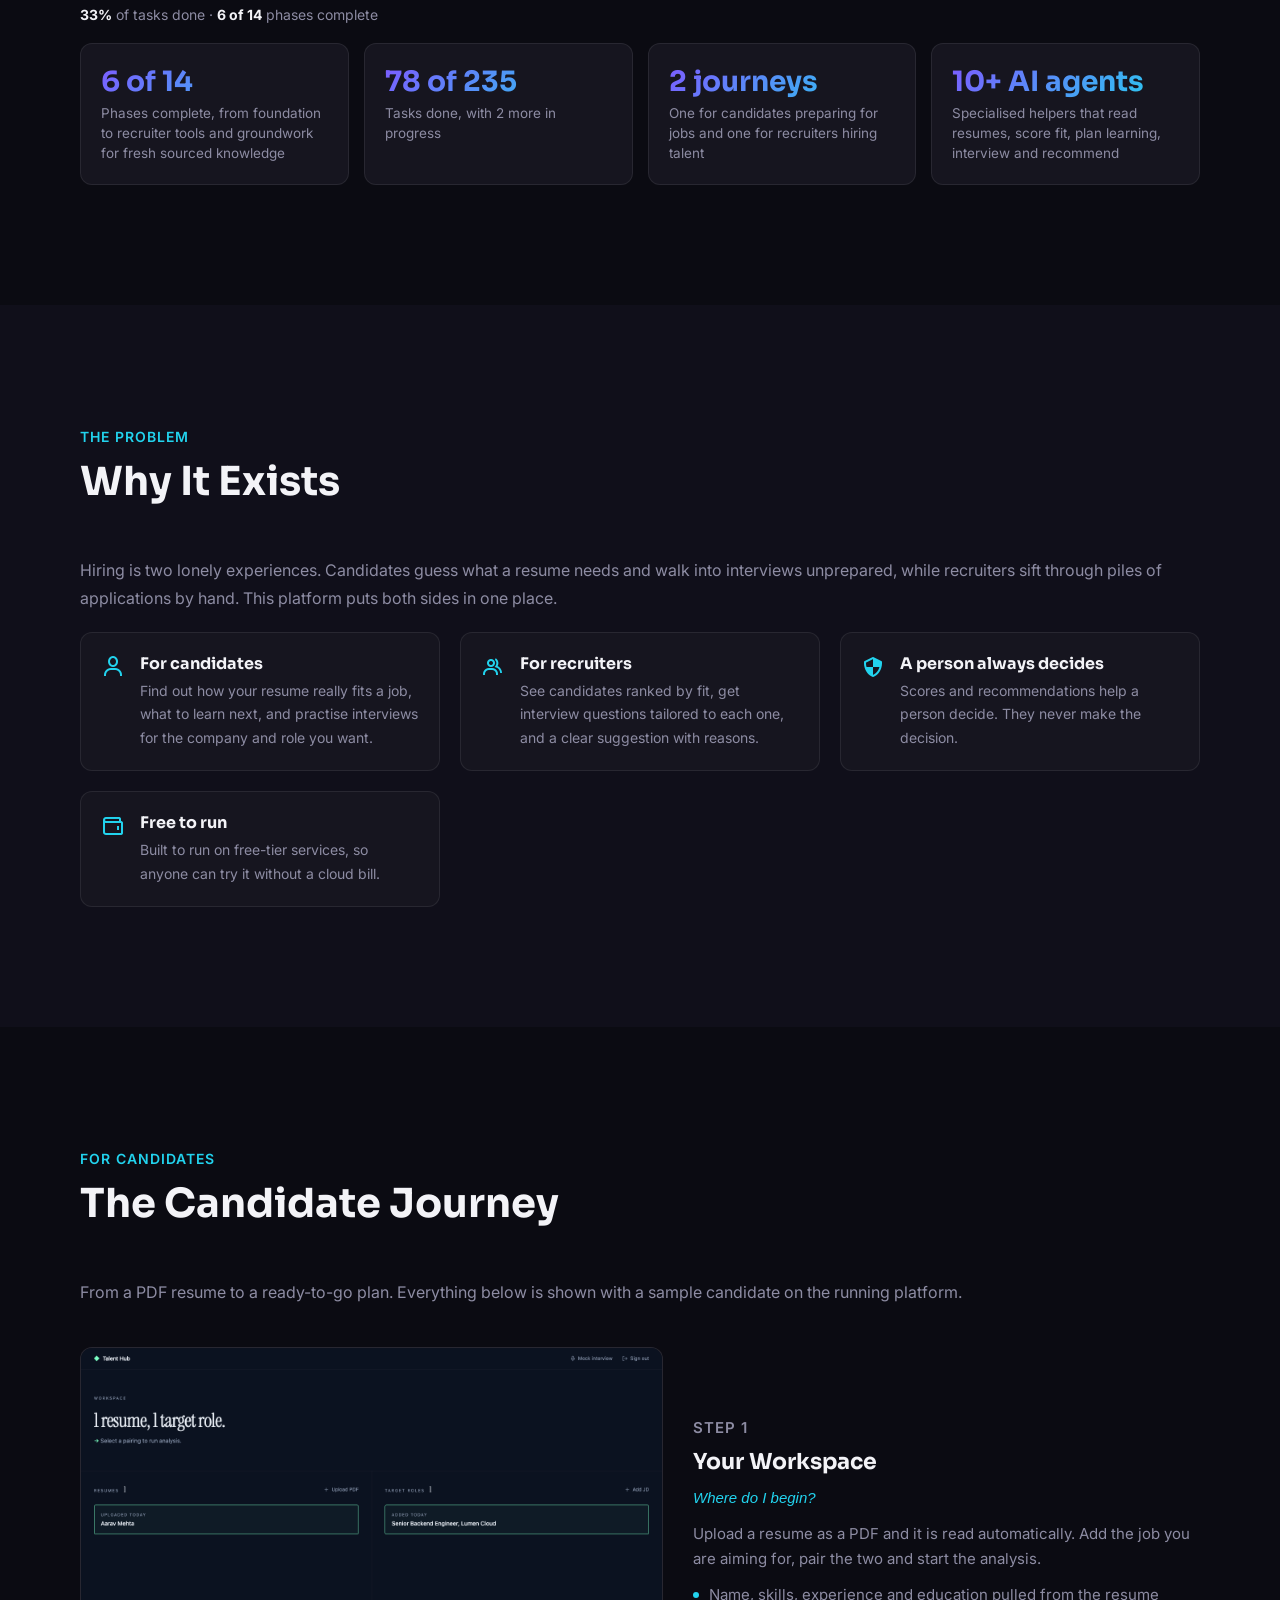
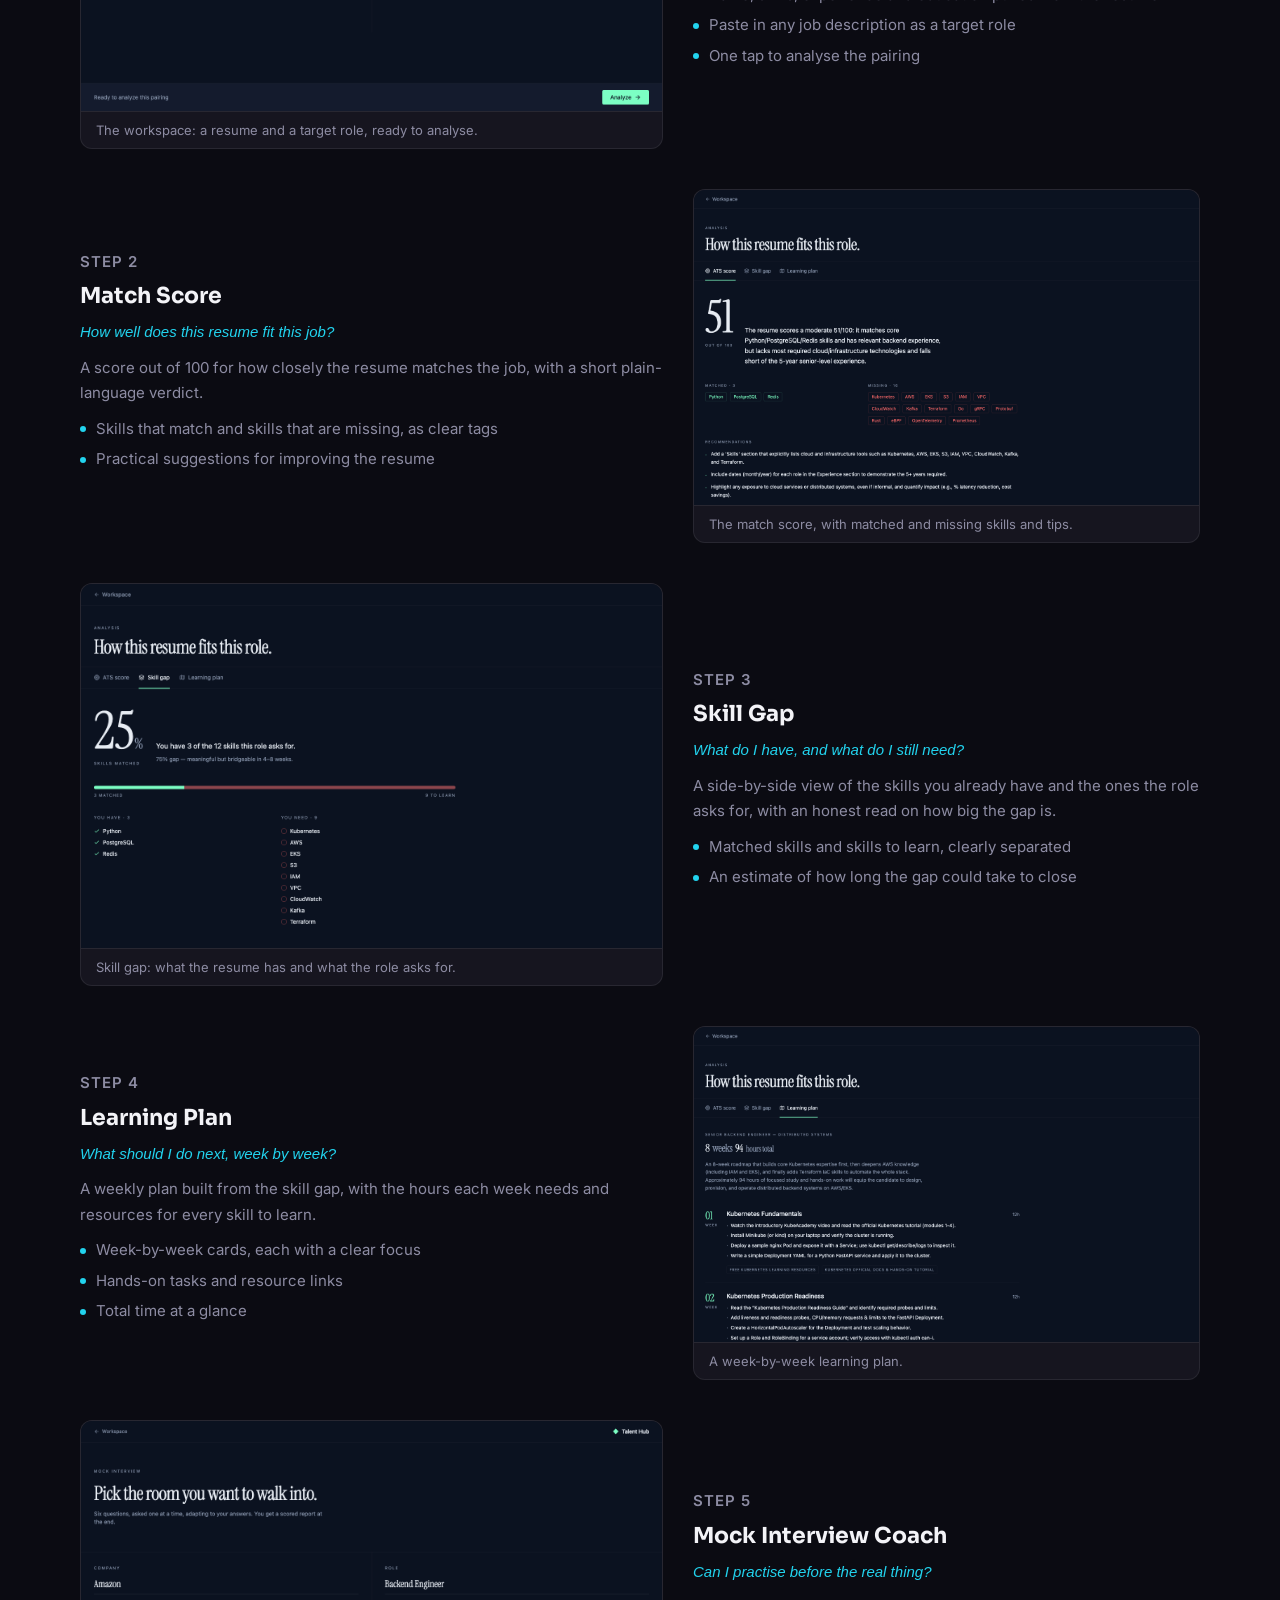
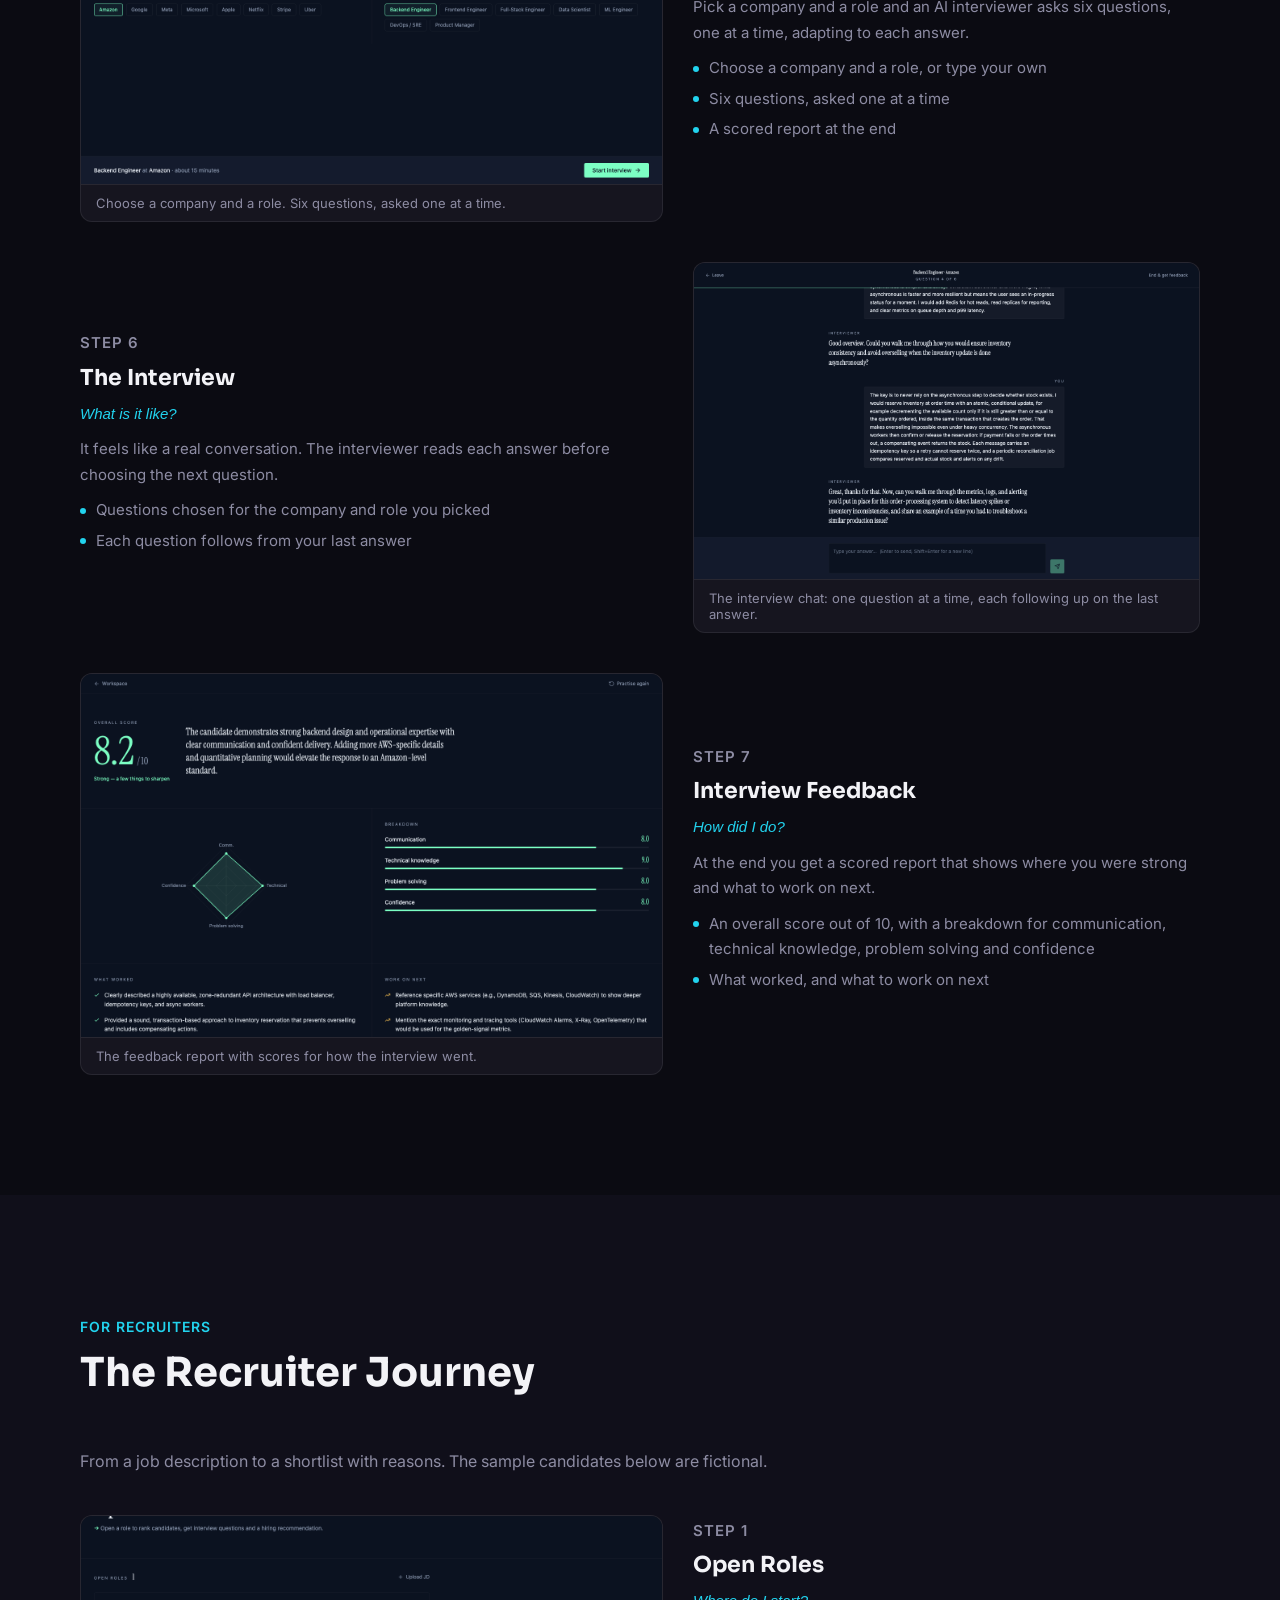
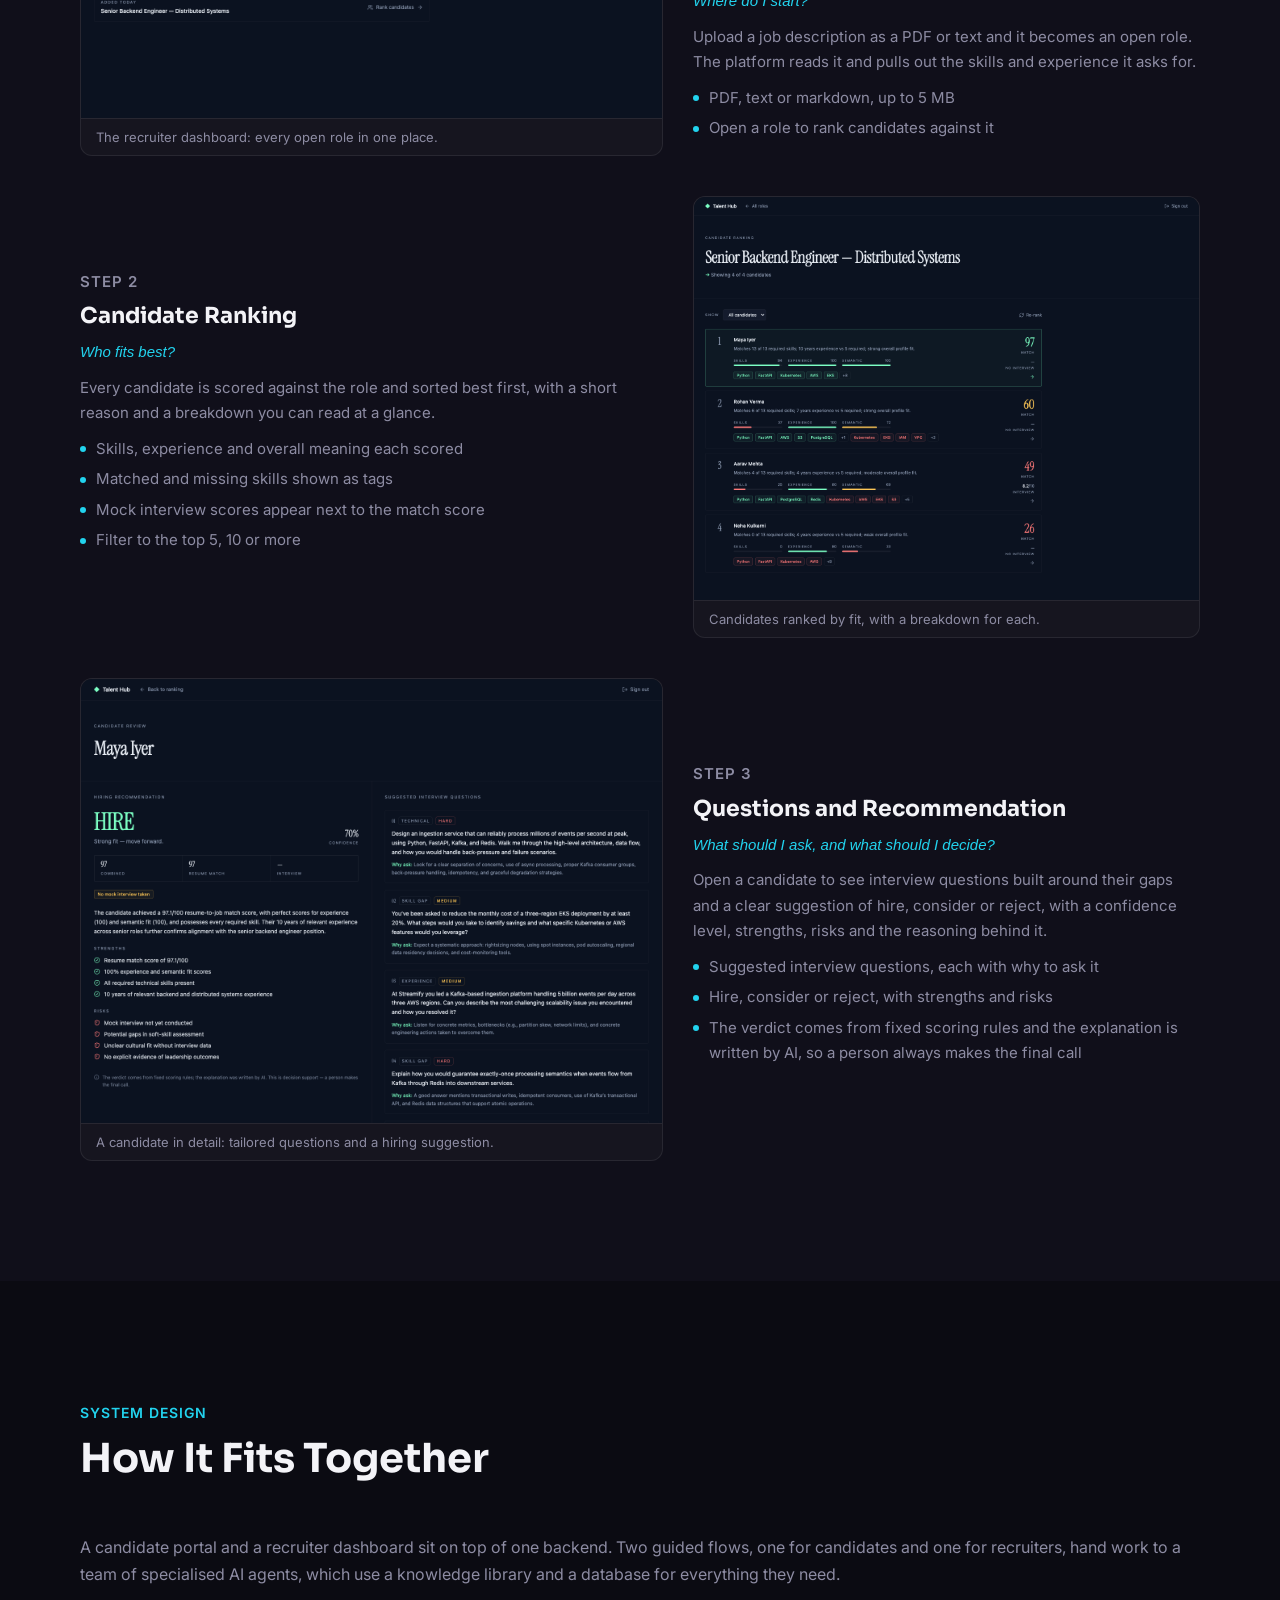
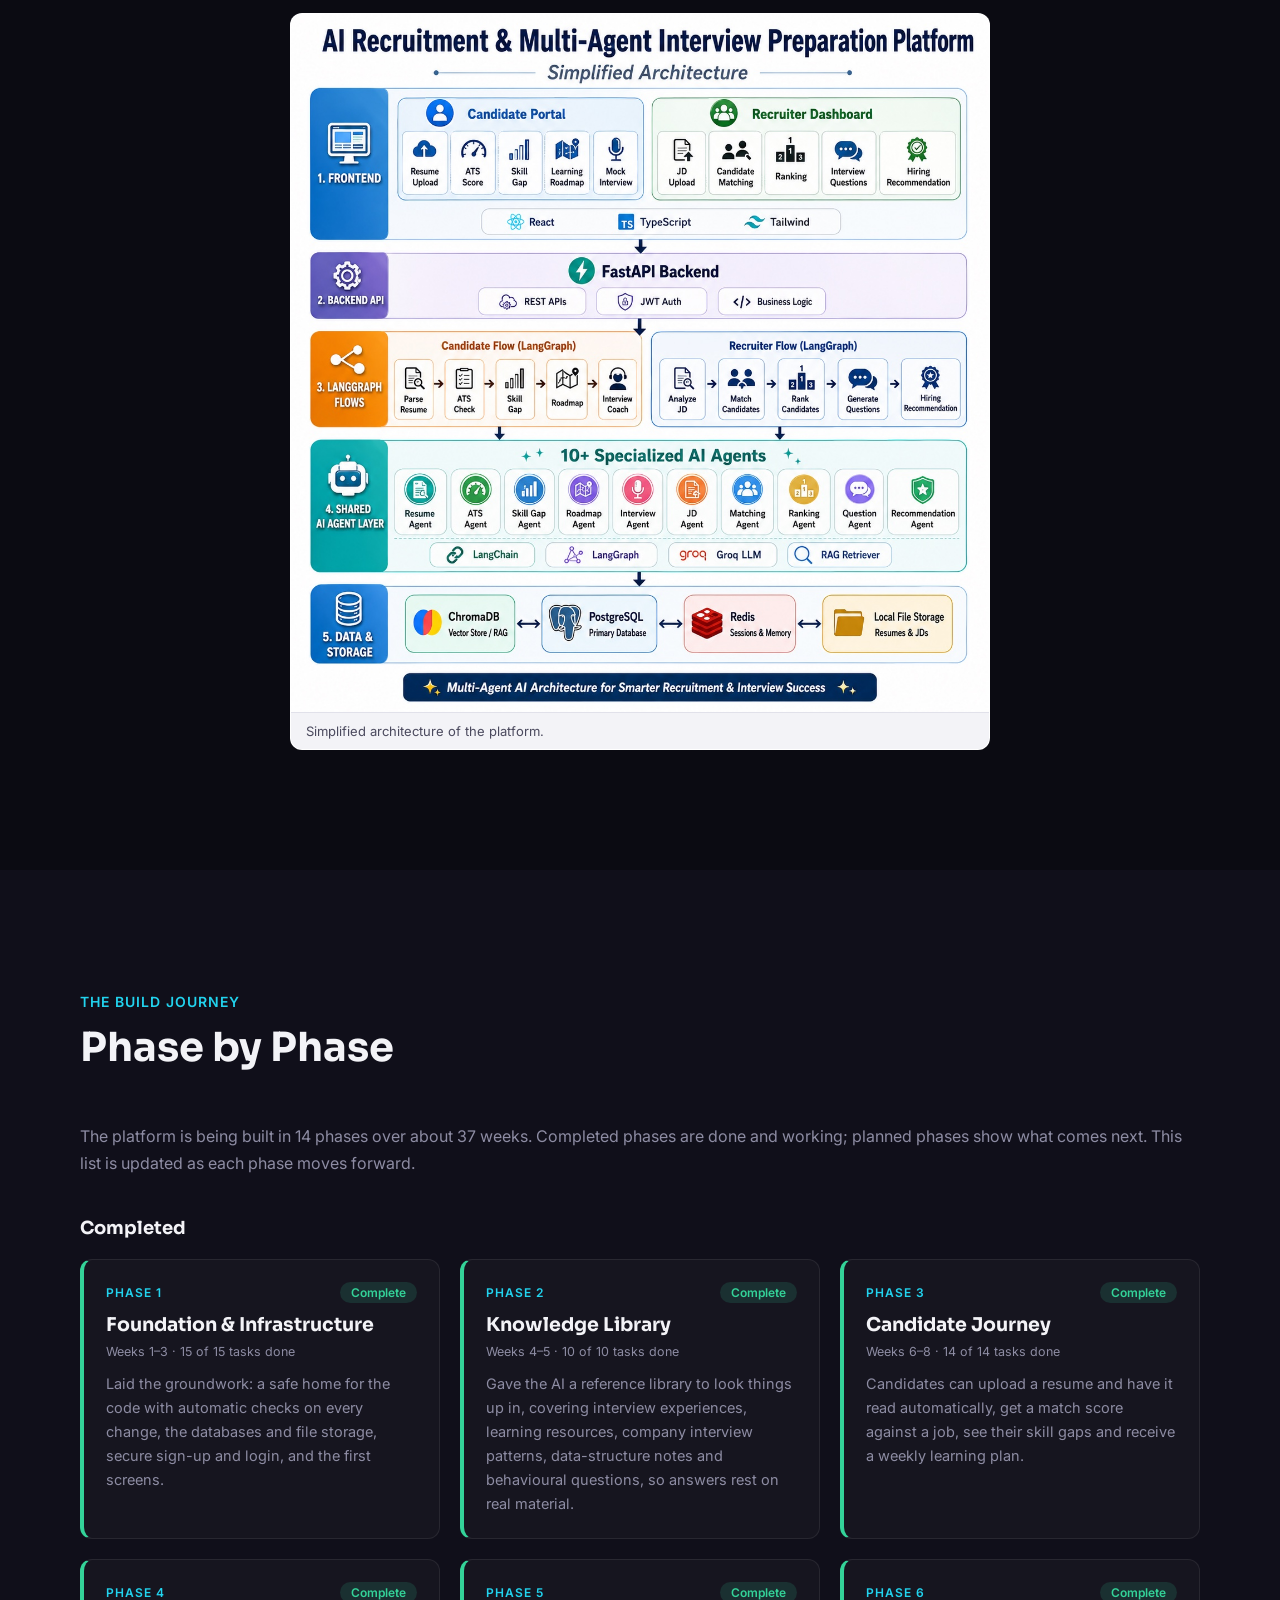
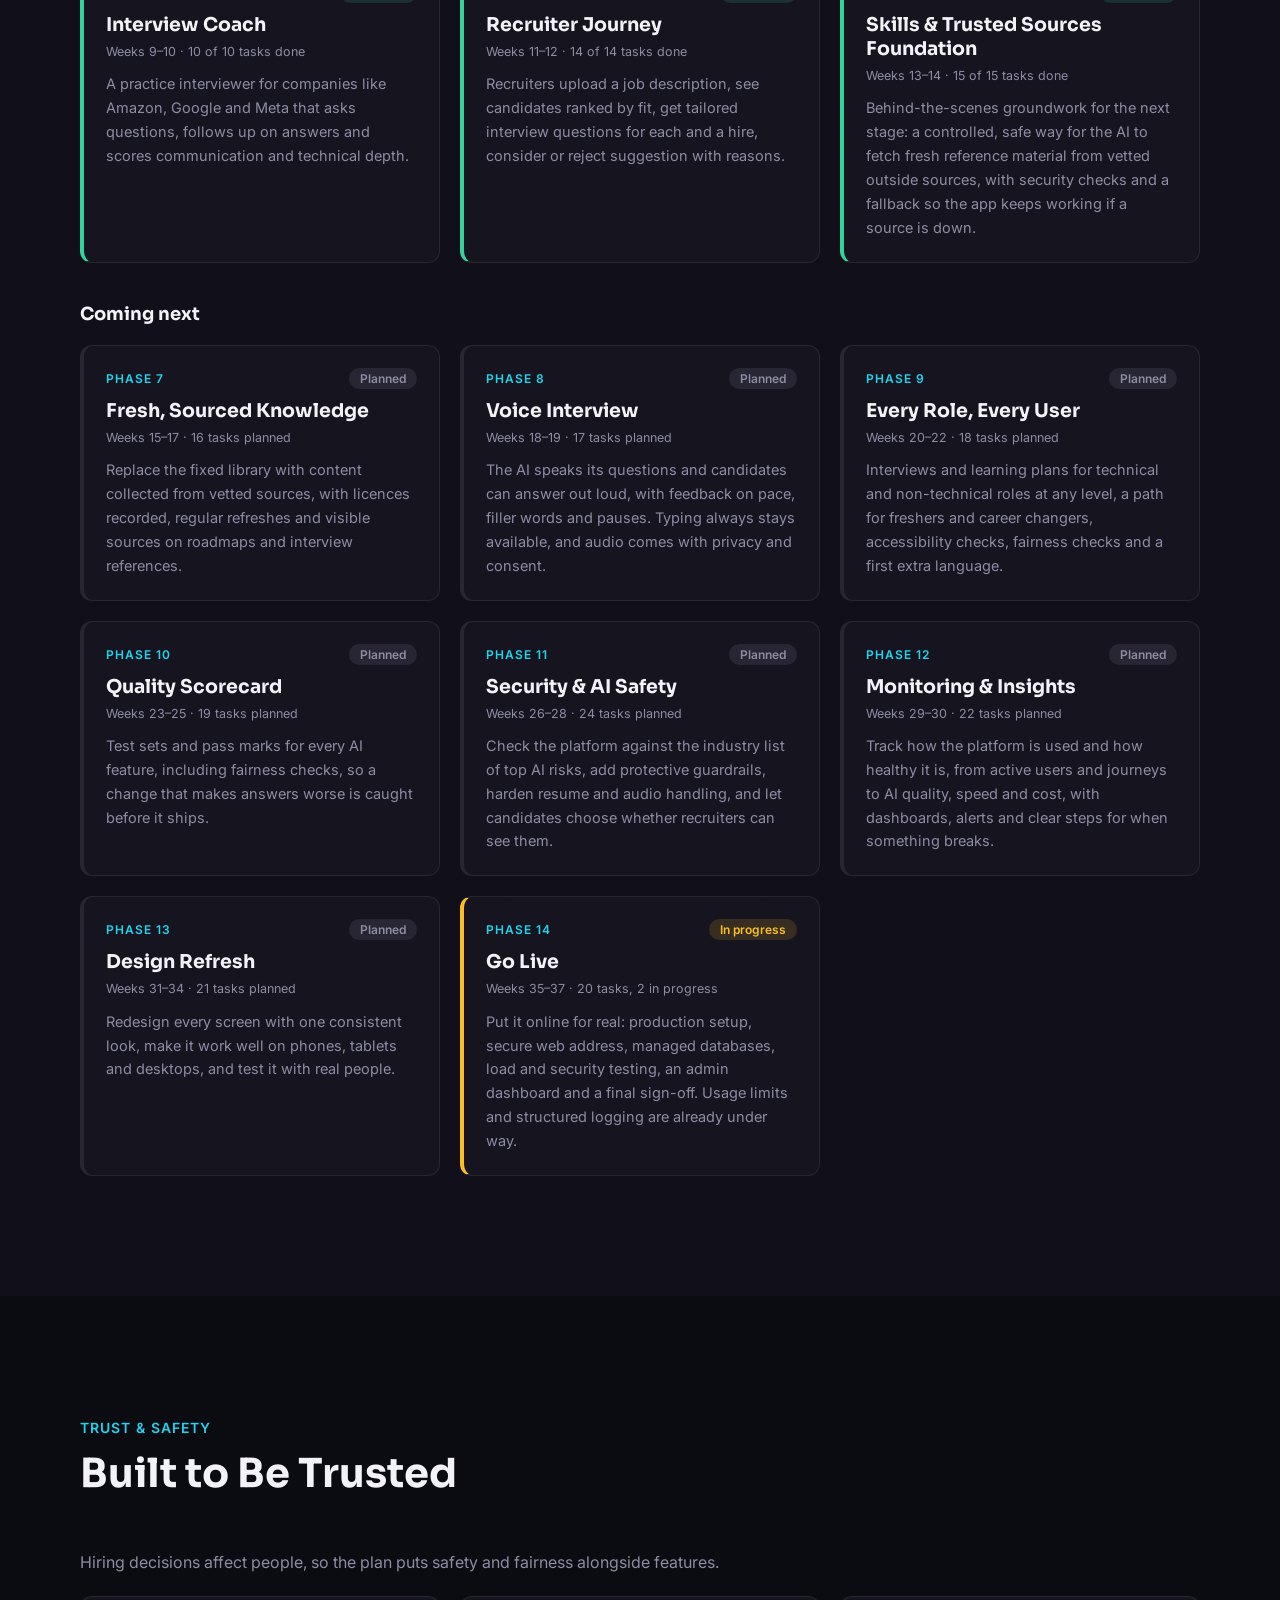
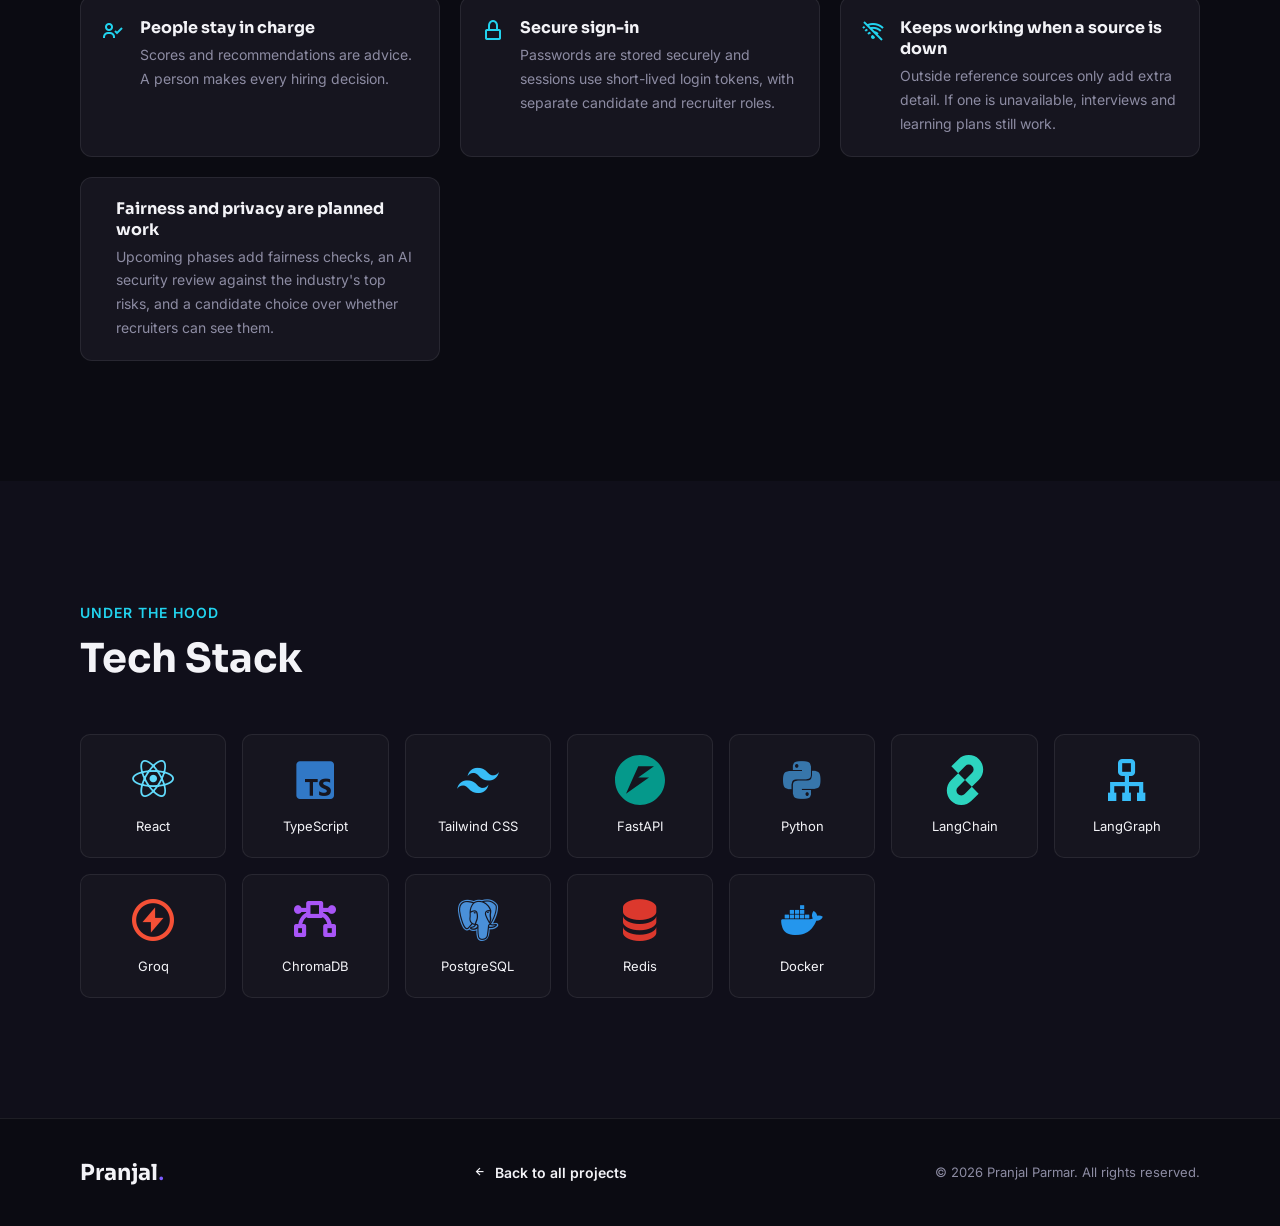
==== commit 4df576b6: "feat(projects): rebuild AIR-MPP case study with screenshots and phase tracker Rewrite the AI recruit" ====
--- a/projects/ai-recruitment.html
+++ b/projects/ai-recruitment.html
@@ -21,60 +21,362 @@
             <div class="section-inner">
                 <span class="category-badge">GenAI</span>
                 <h1>AI Recruitment and Multi-Agent Interview Preparation Platform</h1>
-                <p class="hero-desc">A full-stack AI platform with two flows: candidates get resume ATS scoring, skill-gap analysis, a personalized learning roadmap and an AI mock interview coach, while recruiters get automatic JD analysis, candidate ranking and hiring recommendations. Independent LangGraph agents orchestrate the workflows with a RAG retrieval layer over ChromaDB — running entirely on local, free-tier infrastructure.</p>
+                <p class="hero-desc">An AI platform that helps people get hired and helps companies hire. Candidates upload a resume, see how well it fits a job, get a learning plan and practise with an AI interviewer. Recruiters upload a job description and get candidates ranked by fit, tailored interview questions and a hiring suggestion. A work in progress, built phase by phase, and this page grows with it.</p>
                 <div class="tech-used">
-                    <span>REACT</span><span>TYPESCRIPT</span><span>VITE</span><span>TAILWIND CSS</span><span>FASTAPI</span><span>PYTHON</span><span>LANGCHAIN</span><span>LANGGRAPH</span><span>CHROMADB</span><span>POSTGRESQL</span><span>REDIS</span><span>GROQ</span><span>DOCKER</span>
+                    <span>REACT</span><span>TYPESCRIPT</span><span>TAILWIND CSS</span><span>FASTAPI</span><span>PYTHON</span><span>LANGCHAIN</span><span>LANGGRAPH</span><span>GROQ</span><span>CHROMADB</span><span>POSTGRESQL</span><span>REDIS</span><span>DOCKER</span>
                 </div>
                 <div class="project-hero-actions">
                     <a href="https://github.com/pranjalparmar23/ai-talent-hub" class="btn btn-primary" target="_blank" rel="noopener"><i class='bx bxl-github'></i> View on GitHub</a>
                     <a href="../index.html#projects" class="btn btn-outline">Back to Projects</a>
                 </div>
+                <figure class="shot shot-hero">
+                    <img src="../images/ai-recruitment/candidate-workspace.png" alt="The candidate workspace showing an uploaded resume and a target role ready to analyse" loading="lazy">
+                    <figcaption>The candidate workspace: a resume and a target role, ready to be analysed together.</figcaption>
+                </figure>
             </div>
         </section>
 
         <section class="section">
             <div class="section-inner">
-                <p class="section-tag">Overview</p>
-                <h2 class="section-title">Project Overview</h2>
-                <p class="desc">Recruitment today runs on two disconnected experiences — candidates guessing what a resume needs, and recruiters manually sifting through applications. This platform builds a single system for both sides of the table. Candidates upload a resume and get an ATS match score, a skill-gap breakdown against a target job description, a personalized weekly learning roadmap, and a conversational AI mock interview coach. Recruiters upload a job description and get structured requirement extraction, an auto-ranked candidate pool, targeted interview questions per candidate, and a HIRE / CONSIDER / REJECT recommendation with reasoning.</p>
-                <p class="desc">Both flows are orchestrated by independent LangGraph state machines that coordinate specialized LLM agents, a RAG retrieval layer backed by ChromaDB, and a PostgreSQL + Redis data layer — deliberately built to run locally with no paid cloud services required.</p>
+                <p class="section-tag">Project status</p>
+                <h2 class="section-title">Where It Stands</h2>
+                <p class="desc">The platform is built in 14 phases. The first six are complete and cover everything you see in the screenshots below. The remaining eight add fresh sourced knowledge, voice interviews, support for every role, quality checks, security, monitoring, a design refresh and going live. Last updated November 2026.</p>
+                <div class="phase-progress" role="img" aria-label="6 of 14 phases complete, 78 of 235 tasks done">
+                    <div class="phase-progress-bar"><span style="width:33%"></span></div>
+                    <div class="phase-progress-legend"><b>33%</b> of tasks done &middot; <b>6 of 14</b> phases complete</div>
+                </div>
+                <div class="stat-grid">
+                    <div class="stat-card"><strong>6 of 14</strong><span>Phases complete, from foundation to recruiter tools and groundwork for fresh sourced knowledge</span></div>
+                    <div class="stat-card"><strong>78 of 235</strong><span>Tasks done, with 2 more in progress</span></div>
+                    <div class="stat-card"><strong>2 journeys</strong><span>One for candidates preparing for jobs and one for recruiters hiring talent</span></div>
+                    <div class="stat-card"><strong>10+ AI agents</strong><span>Specialised helpers that read resumes, score fit, plan learning, interview and recommend</span></div>
+                </div>
             </div>
         </section>
 
         <section class="section section-alt">
             <div class="section-inner">
-                <p class="section-tag">Capabilities</p>
-                <h2 class="section-title">Key Features</h2>
+                <p class="section-tag">The problem</p>
+                <h2 class="section-title">Why It Exists</h2>
+                <p class="desc">Hiring is two lonely experiences. Candidates guess what a resume needs and walk into interviews unprepared, while recruiters sift through piles of applications by hand. This platform puts both sides in one place.</p>
                 <div class="feature-list">
-                    <div class="feature-item">
-                        <i class='bx bx-check-circle'></i>
-                        <div><h5>Resume Parsing &amp; ATS Scoring</h5><p>Groq's llama-3.3-70b-versatile extracts structured resume data and scores it against a target job description using keyword density analysis.</p></div>
-                    </div>
-                    <div class="feature-item">
-                        <i class='bx bx-check-circle'></i>
-                        <div><h5>Skill Gap Analysis &amp; Learning Roadmap</h5><p>Side-by-side comparison of candidate skills vs. JD requirements, feeding a RAG-powered weekly learning plan with curated resources.</p></div>
-                    </div>
-                    <div class="feature-item">
-                        <i class='bx bx-check-circle'></i>
-                        <div><h5>AI Mock Interview Coach</h5><p>A conversational agent runs company and role-specific mock interviews, then scores technical depth, communication, and problem-solving.</p></div>
-                    </div>
-                    <div class="feature-item">
-                        <i class='bx bx-check-circle'></i>
-                        <div><h5>JD Analysis &amp; Candidate Ranking</h5><p>Extracts structured requirements from a job description and auto-ranks the candidate pool by fit score with a per-dimension breakdown.</p></div>
-                    </div>
-                    <div class="feature-item">
-                        <i class='bx bx-check-circle'></i>
-                        <div><h5>Hiring Recommendation Engine</h5><p>Produces a HIRE / CONSIDER / REJECT decision with a confidence score and the reasoning behind it.</p></div>
-                    </div>
-                    <div class="feature-item">
-                        <i class='bx bx-check-circle'></i>
-                        <div><h5>Multi-Agent Orchestration</h5><p>Independent LangGraph state machines coordinate specialized agents — Interview, Evaluation, Memory, and Retriever — over a shared RAG layer.</p></div>
-                    </div>
+                    <div class="feature-item"><i class='bx bx-user'></i><div><h5>For candidates</h5><p>Find out how your resume really fits a job, what to learn next, and practise interviews for the company and role you want.</p></div></div>
+                    <div class="feature-item"><i class='bx bx-group'></i><div><h5>For recruiters</h5><p>See candidates ranked by fit, get interview questions tailored to each one, and a clear suggestion with reasons.</p></div></div>
+                    <div class="feature-item"><i class='bx bx-shield-quarter'></i><div><h5>A person always decides</h5><p>Scores and recommendations help a person decide. They never make the decision.</p></div></div>
+                    <div class="feature-item"><i class='bx bx-wallet'></i><div><h5>Free to run</h5><p>Built to run on free-tier services, so anyone can try it without a cloud bill.</p></div></div>
                 </div>
             </div>
         </section>
 
         <section class="section">
+            <div class="section-inner">
+                <p class="section-tag">For candidates</p>
+                <h2 class="section-title">The Candidate Journey</h2>
+                <p class="desc">From a PDF resume to a ready-to-go plan. Everything below is shown with a sample candidate on the running platform.</p>
+
+                <div class="pillar-row">
+                <figure class="shot">
+                    <img src="../images/ai-recruitment/candidate-workspace.png" alt="Candidate workspace with a resume and a target role selected" loading="lazy">
+                    <figcaption>The workspace: a resume and a target role, ready to analyse.</figcaption>
+                </figure>
+                    <div class="pillar-copy">
+                        <p class="section-tag">Step 1</p>
+                        <h3>Your Workspace</h3>
+                        <p class="q">Where do I begin?</p>
+                        <p>Upload a resume as a PDF and it is read automatically. Add the job you are aiming for, pair the two and start the analysis.</p>
+                        <ul>
+                            <li>Name, skills, experience and education pulled from the resume</li>
+                            <li>Paste in any job description as a target role</li>
+                            <li>One tap to analyse the pairing</li>
+                        </ul>
+                    </div>
+                </div>
+                <div class="pillar-row">
+                <figure class="shot">
+                    <img src="../images/ai-recruitment/ats-score.png" alt="Match score out of 100 with matched and missing skills and recommendations" loading="lazy">
+                    <figcaption>The match score, with matched and missing skills and tips.</figcaption>
+                </figure>
+                    <div class="pillar-copy">
+                        <p class="section-tag">Step 2</p>
+                        <h3>Match Score</h3>
+                        <p class="q">How well does this resume fit this job?</p>
+                        <p>A score out of 100 for how closely the resume matches the job, with a short plain-language verdict.</p>
+                        <ul>
+                            <li>Skills that match and skills that are missing, as clear tags</li>
+                            <li>Practical suggestions for improving the resume</li>
+                        </ul>
+                    </div>
+                </div>
+                <div class="pillar-row">
+                <figure class="shot">
+                    <img src="../images/ai-recruitment/skill-gap.png" alt="Skill gap showing the skills you have and the skills you need" loading="lazy">
+                    <figcaption>Skill gap: what the resume has and what the role asks for.</figcaption>
+                </figure>
+                    <div class="pillar-copy">
+                        <p class="section-tag">Step 3</p>
+                        <h3>Skill Gap</h3>
+                        <p class="q">What do I have, and what do I still need?</p>
+                        <p>A side-by-side view of the skills you already have and the ones the role asks for, with an honest read on how big the gap is.</p>
+                        <ul>
+                            <li>Matched skills and skills to learn, clearly separated</li>
+                            <li>An estimate of how long the gap could take to close</li>
+                        </ul>
+                    </div>
+                </div>
+                <div class="pillar-row">
+                <figure class="shot">
+                    <img src="../images/ai-recruitment/learning-plan.png" alt="Week-by-week learning plan with study tasks and resources" loading="lazy">
+                    <figcaption>A week-by-week learning plan.</figcaption>
+                </figure>
+                    <div class="pillar-copy">
+                        <p class="section-tag">Step 4</p>
+                        <h3>Learning Plan</h3>
+                        <p class="q">What should I do next, week by week?</p>
+                        <p>A weekly plan built from the skill gap, with the hours each week needs and resources for every skill to learn.</p>
+                        <ul>
+                            <li>Week-by-week cards, each with a clear focus</li>
+                            <li>Hands-on tasks and resource links</li>
+                            <li>Total time at a glance</li>
+                        </ul>
+                    </div>
+                </div>
+                <div class="pillar-row">
+                <figure class="shot">
+                    <img src="../images/ai-recruitment/interview-setup.png" alt="Mock interview setup with company and role choices" loading="lazy">
+                    <figcaption>Choose a company and a role. Six questions, asked one at a time.</figcaption>
+                </figure>
+                    <div class="pillar-copy">
+                        <p class="section-tag">Step 5</p>
+                        <h3>Mock Interview Coach</h3>
+                        <p class="q">Can I practise before the real thing?</p>
+                        <p>Pick a company and a role and an AI interviewer asks six questions, one at a time, adapting to each answer.</p>
+                        <ul>
+                            <li>Choose a company and a role, or type your own</li>
+                            <li>Six questions, asked one at a time</li>
+                            <li>A scored report at the end</li>
+                        </ul>
+                    </div>
+                </div>
+                <div class="pillar-row">
+                <figure class="shot">
+                    <img src="../images/ai-recruitment/interview-chat.png" alt="Mock interview chat with the AI interviewer asking questions and the candidate answering" loading="lazy">
+                    <figcaption>The interview chat: one question at a time, each following up on the last answer.</figcaption>
+                </figure>
+                    <div class="pillar-copy">
+                        <p class="section-tag">Step 6</p>
+                        <h3>The Interview</h3>
+                        <p class="q">What is it like?</p>
+                        <p>It feels like a real conversation. The interviewer reads each answer before choosing the next question.</p>
+                        <ul>
+                            <li>Questions chosen for the company and role you picked</li>
+                            <li>Each question follows from your last answer</li>
+                        </ul>
+                    </div>
+                </div>
+                <div class="pillar-row">
+                <figure class="shot">
+                    <img src="../images/ai-recruitment/interview-feedback.png" alt="Interview feedback report with scores" loading="lazy">
+                    <figcaption>The feedback report with scores for how the interview went.</figcaption>
+                </figure>
+                    <div class="pillar-copy">
+                        <p class="section-tag">Step 7</p>
+                        <h3>Interview Feedback</h3>
+                        <p class="q">How did I do?</p>
+                        <p>At the end you get a scored report that shows where you were strong and what to work on next.</p>
+                        <ul>
+                            <li>An overall score out of 10, with a breakdown for communication, technical knowledge, problem solving and confidence</li>
+                            <li>What worked, and what to work on next</li>
+                        </ul>
+                    </div>
+                </div>
+            </div>
+        </section>
+
+        <section class="section section-alt">
+            <div class="section-inner">
+                <p class="section-tag">For recruiters</p>
+                <h2 class="section-title">The Recruiter Journey</h2>
+                <p class="desc">From a job description to a shortlist with reasons. The sample candidates below are fictional.</p>
+
+                <div class="pillar-row">
+                <figure class="shot">
+                    <img src="../images/ai-recruitment/recruiter-dashboard.png" alt="Recruiter dashboard listing open roles" loading="lazy">
+                    <figcaption>The recruiter dashboard: every open role in one place.</figcaption>
+                </figure>
+                    <div class="pillar-copy">
+                        <p class="section-tag">Step 1</p>
+                        <h3>Open Roles</h3>
+                        <p class="q">Where do I start?</p>
+                        <p>Upload a job description as a PDF or text and it becomes an open role. The platform reads it and pulls out the skills and experience it asks for.</p>
+                        <ul>
+                            <li>PDF, text or markdown, up to 5 MB</li>
+                            <li>Open a role to rank candidates against it</li>
+                        </ul>
+                    </div>
+                </div>
+                <div class="pillar-row">
+                <figure class="shot">
+                    <img src="../images/ai-recruitment/candidate-rankings.png" alt="Candidates ranked by fit for a role with skills, experience and meaning scores" loading="lazy">
+                    <figcaption>Candidates ranked by fit, with a breakdown for each.</figcaption>
+                </figure>
+                    <div class="pillar-copy">
+                        <p class="section-tag">Step 2</p>
+                        <h3>Candidate Ranking</h3>
+                        <p class="q">Who fits best?</p>
+                        <p>Every candidate is scored against the role and sorted best first, with a short reason and a breakdown you can read at a glance.</p>
+                        <ul>
+                            <li>Skills, experience and overall meaning each scored</li>
+                            <li>Matched and missing skills shown as tags</li>
+                            <li>Mock interview scores appear next to the match score</li>
+                            <li>Filter to the top 5, 10 or more</li>
+                        </ul>
+                    </div>
+                </div>
+                <div class="pillar-row">
+                <figure class="shot">
+                    <img src="../images/ai-recruitment/candidate-detail.png" alt="Candidate detail with tailored interview questions and a hiring recommendation" loading="lazy">
+                    <figcaption>A candidate in detail: tailored questions and a hiring suggestion.</figcaption>
+                </figure>
+                    <div class="pillar-copy">
+                        <p class="section-tag">Step 3</p>
+                        <h3>Questions and Recommendation</h3>
+                        <p class="q">What should I ask, and what should I decide?</p>
+                        <p>Open a candidate to see interview questions built around their gaps and a clear suggestion of hire, consider or reject, with a confidence level, strengths, risks and the reasoning behind it.</p>
+                        <ul>
+                            <li>Suggested interview questions, each with why to ask it</li>
+                            <li>Hire, consider or reject, with strengths and risks</li>
+                            <li>The verdict comes from fixed scoring rules and the explanation is written by AI, so a person always makes the final call</li>
+                        </ul>
+                    </div>
+                </div>
+            </div>
+        </section>
+
+        <section class="section">
+            <div class="section-inner">
+                <p class="section-tag">System design</p>
+                <h2 class="section-title">How It Fits Together</h2>
+                <p class="desc">A candidate portal and a recruiter dashboard sit on top of one backend. Two guided flows, one for candidates and one for recruiters, hand work to a team of specialised AI agents, which use a knowledge library and a database for everything they need.</p>
+                <figure class="diagram-fig arch-fig">
+                    <img src="../images/ai-recruitment/architecture.jpg" alt="Simplified architecture of the platform: frontend portals, backend, guided flows, AI agents and data storage" loading="lazy">
+                    <figcaption>Simplified architecture of the platform.</figcaption>
+                </figure>
+            </div>
+        </section>
+
+        <section class="section section-alt">
+            <div class="section-inner">
+                <p class="section-tag">The build journey</p>
+                <h2 class="section-title">Phase by Phase</h2>
+                <p class="desc">The platform is being built in 14 phases over about 37 weeks. Completed phases are done and working; planned phases show what comes next. This list is updated as each phase moves forward.</p>
+                <h3 class="shot-subtitle">Completed</h3>
+                <div class="phase-grid">
+                    <div class="phase-card done">
+                        <div class="phase-top"><span class="phase-num">Phase 1</span><span class="status-pill done">Complete</span></div>
+                        <h4>Foundation &amp; Infrastructure</h4>
+                        <p class="phase-weeks">Weeks 1–3 &middot; 15 of 15 tasks done</p>
+                        <p>Laid the groundwork: a safe home for the code with automatic checks on every change, the databases and file storage, secure sign-up and login, and the first screens.</p>
+                    </div>
+                    <div class="phase-card done">
+                        <div class="phase-top"><span class="phase-num">Phase 2</span><span class="status-pill done">Complete</span></div>
+                        <h4>Knowledge Library</h4>
+                        <p class="phase-weeks">Weeks 4–5 &middot; 10 of 10 tasks done</p>
+                        <p>Gave the AI a reference library to look things up in, covering interview experiences, learning resources, company interview patterns, data-structure notes and behavioural questions, so answers rest on real material.</p>
+                    </div>
+                    <div class="phase-card done">
+                        <div class="phase-top"><span class="phase-num">Phase 3</span><span class="status-pill done">Complete</span></div>
+                        <h4>Candidate Journey</h4>
+                        <p class="phase-weeks">Weeks 6–8 &middot; 14 of 14 tasks done</p>
+                        <p>Candidates can upload a resume and have it read automatically, get a match score against a job, see their skill gaps and receive a weekly learning plan.</p>
+                    </div>
+                    <div class="phase-card done">
+                        <div class="phase-top"><span class="phase-num">Phase 4</span><span class="status-pill done">Complete</span></div>
+                        <h4>Interview Coach</h4>
+                        <p class="phase-weeks">Weeks 9–10 &middot; 10 of 10 tasks done</p>
+                        <p>A practice interviewer for companies like Amazon, Google and Meta that asks questions, follows up on answers and scores communication and technical depth.</p>
+                    </div>
+                    <div class="phase-card done">
+                        <div class="phase-top"><span class="phase-num">Phase 5</span><span class="status-pill done">Complete</span></div>
+                        <h4>Recruiter Journey</h4>
+                        <p class="phase-weeks">Weeks 11–12 &middot; 14 of 14 tasks done</p>
+                        <p>Recruiters upload a job description, see candidates ranked by fit, get tailored interview questions for each and a hire, consider or reject suggestion with reasons.</p>
+                    </div>
+                    <div class="phase-card done">
+                        <div class="phase-top"><span class="phase-num">Phase 6</span><span class="status-pill done">Complete</span></div>
+                        <h4>Skills &amp; Trusted Sources Foundation</h4>
+                        <p class="phase-weeks">Weeks 13–14 &middot; 15 of 15 tasks done</p>
+                        <p>Behind-the-scenes groundwork for the next stage: a controlled, safe way for the AI to fetch fresh reference material from vetted outside sources, with security checks and a fallback so the app keeps working if a source is down.</p>
+                    </div>
+                </div>
+                <h3 class="shot-subtitle">Coming next</h3>
+                <div class="phase-grid">
+                    <div class="phase-card todo">
+                        <div class="phase-top"><span class="phase-num">Phase 7</span><span class="status-pill todo">Planned</span></div>
+                        <h4>Fresh, Sourced Knowledge</h4>
+                        <p class="phase-weeks">Weeks 15–17 &middot; 16 tasks planned</p>
+                        <p>Replace the fixed library with content collected from vetted sources, with licences recorded, regular refreshes and visible sources on roadmaps and interview references.</p>
+                    </div>
+                    <div class="phase-card todo">
+                        <div class="phase-top"><span class="phase-num">Phase 8</span><span class="status-pill todo">Planned</span></div>
+                        <h4>Voice Interview</h4>
+                        <p class="phase-weeks">Weeks 18–19 &middot; 17 tasks planned</p>
+                        <p>The AI speaks its questions and candidates can answer out loud, with feedback on pace, filler words and pauses. Typing always stays available, and audio comes with privacy and consent.</p>
+                    </div>
+                    <div class="phase-card todo">
+                        <div class="phase-top"><span class="phase-num">Phase 9</span><span class="status-pill todo">Planned</span></div>
+                        <h4>Every Role, Every User</h4>
+                        <p class="phase-weeks">Weeks 20–22 &middot; 18 tasks planned</p>
+                        <p>Interviews and learning plans for technical and non-technical roles at any level, a path for freshers and career changers, accessibility checks, fairness checks and a first extra language.</p>
+                    </div>
+                    <div class="phase-card todo">
+                        <div class="phase-top"><span class="phase-num">Phase 10</span><span class="status-pill todo">Planned</span></div>
+                        <h4>Quality Scorecard</h4>
+                        <p class="phase-weeks">Weeks 23–25 &middot; 19 tasks planned</p>
+                        <p>Test sets and pass marks for every AI feature, including fairness checks, so a change that makes answers worse is caught before it ships.</p>
+                    </div>
+                    <div class="phase-card todo">
+                        <div class="phase-top"><span class="phase-num">Phase 11</span><span class="status-pill todo">Planned</span></div>
+                        <h4>Security &amp; AI Safety</h4>
+                        <p class="phase-weeks">Weeks 26–28 &middot; 24 tasks planned</p>
+                        <p>Check the platform against the industry list of top AI risks, add protective guardrails, harden resume and audio handling, and let candidates choose whether recruiters can see them.</p>
+                    </div>
+                    <div class="phase-card todo">
+                        <div class="phase-top"><span class="phase-num">Phase 12</span><span class="status-pill todo">Planned</span></div>
+                        <h4>Monitoring &amp; Insights</h4>
+                        <p class="phase-weeks">Weeks 29–30 &middot; 22 tasks planned</p>
+                        <p>Track how the platform is used and how healthy it is, from active users and journeys to AI quality, speed and cost, with dashboards, alerts and clear steps for when something breaks.</p>
+                    </div>
+                    <div class="phase-card todo">
+                        <div class="phase-top"><span class="phase-num">Phase 13</span><span class="status-pill todo">Planned</span></div>
+                        <h4>Design Refresh</h4>
+                        <p class="phase-weeks">Weeks 31–34 &middot; 21 tasks planned</p>
+                        <p>Redesign every screen with one consistent look, make it work well on phones, tablets and desktops, and test it with real people.</p>
+                    </div>
+                    <div class="phase-card active">
+                        <div class="phase-top"><span class="phase-num">Phase 14</span><span class="status-pill active">In progress</span></div>
+                        <h4>Go Live</h4>
+                        <p class="phase-weeks">Weeks 35–37 &middot; 20 tasks, 2 in progress</p>
+                        <p>Put it online for real: production setup, secure web address, managed databases, load and security testing, an admin dashboard and a final sign-off. Usage limits and structured logging are already under way.</p>
+                    </div>
+                </div>
+            </div>
+        </section>
+
+        <section class="section">
+            <div class="section-inner">
+                <p class="section-tag">Trust &amp; safety</p>
+                <h2 class="section-title">Built to Be Trusted</h2>
+                <p class="desc">Hiring decisions affect people, so the plan puts safety and fairness alongside features.</p>
+                <div class="feature-list">
+                    <div class="feature-item"><i class='bx bx-user-check'></i><div><h5>People stay in charge</h5><p>Scores and recommendations are advice. A person makes every hiring decision.</p></div></div>
+                    <div class="feature-item"><i class='bx bx-lock-alt'></i><div><h5>Secure sign-in</h5><p>Passwords are stored securely and sessions use short-lived login tokens, with separate candidate and recruiter roles.</p></div></div>
+                    <div class="feature-item"><i class='bx bx-wifi-off'></i><div><h5>Keeps working when a source is down</h5><p>Outside reference sources only add extra detail. If one is unavailable, interviews and learning plans still work.</p></div></div>
+                    <div class="feature-item"><i class='bx bx-balance'></i><div><h5>Fairness and privacy are planned work</h5><p>Upcoming phases add fairness checks, an AI security review against the industry's top risks, and a candidate choice over whether recruiters can see them.</p></div></div>
+                </div>
+            </div>
+        </section>
+
+        <section class="section section-alt">
             <div class="section-inner">
                 <p class="section-tag">Under the hood</p>
                 <h2 class="section-title">Tech Stack</h2>
@@ -86,48 +388,11 @@
                     <div class="skill-tile"><i class='bx bxl-python' style="color:#3776AB"></i><p>Python</p></div>
                     <div class="skill-tile"><svg class="skill-svg" style="color:#2DD4BF" viewBox="0 0 24 24" xmlns="http://www.w3.org/2000/svg"><path d="M13.796 0a6.93 6.93 0 0 0-4.91 2.019L5.451 5.455l3.273 3.27 3.432-3.432a2.284 2.284 0 0 1 3.277 0 2.28 2.28 0 0 1 0 3.275L12 12.001l3.273 3.273 3.433-3.435c2.692-2.692 2.692-7.127 0-9.82A6.92 6.92 0 0 0 13.796 0m-5.07 8.728-3.433 3.434c-2.692 2.693-2.692 7.126 0 9.819A6.92 6.92 0 0 0 10.203 24a6.93 6.93 0 0 0 4.911-2.02l3.432-3.432-3.271-3.272-3.433 3.433a2.284 2.284 0 0 1-3.277 0 2.28 2.28 0 0 1 0-3.276L12 12z"/></svg><p>LangChain</p></div>
                     <div class="skill-tile"><i class='bx bx-sitemap' style="color:#38BDF8"></i><p>LangGraph</p></div>
+                    <div class="skill-tile"><i class='bx bx-bolt-circle' style="color:#F55036"></i><p>Groq</p></div>
                     <div class="skill-tile"><i class='bx bx-vector' style="color:#A855F7"></i><p>ChromaDB</p></div>
                     <div class="skill-tile"><i class='bx bxl-postgresql' style="color:#4A90D9"></i><p>PostgreSQL</p></div>
-                    <div class="skill-tile"><svg class="skill-svg" style="color:#DC382D" viewBox="0 0 24 24" xmlns="http://www.w3.org/2000/svg"><path d="M22.71 13.145c-1.66 2.092-3.452 4.483-7.038 4.483-3.203 0-4.397-2.825-4.48-5.12.701 1.484 2.073 2.685 4.214 2.63 4.117-.133 6.94-3.852 6.94-7.239 0-4.05-3.022-6.972-8.268-6.972-3.752 0-8.4 1.428-11.455 3.685C2.59 6.937 3.885 9.958 4.35 9.626c2.648-1.904 4.748-3.13 6.784-3.744C8.12 9.244.886 17.05 0 18.425c.1 1.261 1.66 4.648 2.424 4.648.232 0 .431-.133.664-.365a100.49 100.49 0 0 0 5.54-6.765c.222 3.104 1.748 6.898 6.014 6.898 3.819 0 7.604-2.756 9.33-8.965.2-.764-.73-1.361-1.261-.73zm-4.349-5.013c0 1.959-1.926 2.922-3.685 2.922-.941 0-1.664-.247-2.235-.568 1.051-1.592 2.092-3.225 3.21-4.973 1.972.334 2.71 1.43 2.71 2.619z"/></svg><p>Redis</p></div>
+                    <div class="skill-tile"><i class='bx bxs-data' style="color:#DC382D"></i><p>Redis</p></div>
                     <div class="skill-tile"><i class='bx bxl-docker' style="color:#2496ED"></i><p>Docker</p></div>
-                </div>
-            </div>
-        </section>
-
-        <section class="section section-alt">
-            <div class="section-inner">
-                <p class="section-tag">System Design</p>
-                <h2 class="section-title">Architecture</h2>
-                <p class="desc">A React (Vite + TypeScript + Tailwind + TanStack Query) frontend talks to a FastAPI backend exposing <code>/api/auth</code>, <code>/api/candidate</code>, <code>/api/recruiter</code> and <code>/api/admin</code> routes behind JWT middleware, rate limiting, and logging. Two independent LangGraph state machines drive the core flows:</p>
-                <div class="feature-list">
-                    <div class="feature-item">
-                        <i class='bx bx-git-branch'></i>
-                        <div><h5>Candidate Graph</h5><p>parse_resume &rarr; ats_check &rarr; skill_gap_analysis &rarr; generate_roadmap</p></div>
-                    </div>
-                    <div class="feature-item">
-                        <i class='bx bx-git-branch'></i>
-                        <div><h5>Recruiter Graph</h5><p>analyze_jd &rarr; match_candidates &rarr; rank_candidates</p></div>
-                    </div>
-                    <div class="feature-item">
-                        <i class='bx bx-layer'></i>
-                        <div><h5>Shared Agent Layer</h5><p>InterviewAgent, EvaluationAgent, and a Redis-backed MemoryAgent, plus a RetrieverAgent querying 5 ChromaDB collections via local sentence-transformers embeddings.</p></div>
-                    </div>
-                    <div class="feature-item">
-                        <i class='bx bx-data'></i>
-                        <div><h5>Data Layer</h5><p>PostgreSQL 16 (async via SQLAlchemy 2.0 + asyncpg) for persistent data, Redis 7 for sessions/cache, local filesystem for uploads.</p></div>
-                    </div>
-                </div>
-            </div>
-        </section>
-
-        <section class="section">
-            <div class="section-inner">
-                <p class="section-tag">Documentation</p>
-                <h2 class="section-title">Screenshots &amp; Development Phases</h2>
-                <div class="placeholder-card">
-                    <i class='bx bx-image-alt'></i>
-                    <h4>Screenshots and phase-by-phase breakdown coming soon</h4>
-                    <p>Product screenshots and a detailed development timeline for this project are being added.</p>
                 </div>
             </div>
         </section>
--- a/style.css
+++ b/style.css
@@ -275,6 +275,7 @@
 .stat-chip{
     display: flex;
     align-items: center;
+    justify-content: center;
     gap: 1.2rem;
     padding: 1.2rem 1.8rem;
     background: var(--surface);
@@ -757,6 +758,7 @@
     border-radius: 1.4rem;
     padding: 3rem;
     transition: .3s;
+    cursor: pointer;
 }
 .publication-card:hover{
     border-color: var(--accent);
@@ -1215,3 +1217,252 @@
         width: 100%;
     }
 }
+
+.video-embed{
+    position: relative;
+    width: 100%;
+    max-width: 900px;
+    aspect-ratio: 16 / 9;
+    margin-top: 2rem;
+    border-radius: 1rem;
+    overflow: hidden;
+    border: 1px solid rgba(0, 238, 255, 0.25);
+    box-shadow: 0 0 30px rgba(0, 238, 255, 0.12);
+}
+.video-embed iframe{
+    position: absolute;
+    inset: 0;
+    width: 100%;
+    height: 100%;
+    border: 0;
+}
+
+/* NomadFinance case study */
+.shot{
+    background: var(--surface);
+    border: .1rem solid var(--border-color);
+    border-radius: 1.2rem;
+    overflow: hidden;
+}
+.shot img{
+    display: block;
+    width: 100%;
+    height: auto;
+}
+.shot figcaption{
+    padding: 1rem 1.5rem;
+    font-size: 1.3rem;
+    color: var(--text-muted);
+    border-top: .1rem solid var(--border-color);
+}
+.shot-hero{
+    max-width: 1000px;
+    margin-top: 2rem;
+}
+.pillar-row{
+    display: grid;
+    grid-template-columns: 1.15fr 1fr;
+    gap: 3rem;
+    align-items: center;
+    margin-top: 4rem;
+}
+.pillar-row:nth-of-type(even) .shot{ order: 2; }
+.pillar-copy h3{
+    font-family: "Sora", sans-serif;
+    font-size: 2.2rem;
+    color: var(--white-color);
+    margin: .6rem 0 1rem;
+}
+.pillar-copy .q{
+    color: var(--accent-2);
+    font-style: italic;
+    margin-bottom: 1rem;
+    font-size: 1.5rem;
+}
+.pillar-copy p, .pillar-copy li{
+    font-size: 1.5rem;
+    line-height: 1.7;
+    color: var(--text-muted);
+}
+.pillar-copy ul{ margin: 1rem 0 1.2rem 0; }
+.pillar-copy li{
+    position: relative;
+    padding-left: 1.6rem;
+    margin-bottom: .5rem;
+}
+.pillar-copy li::before{
+    content: "";
+    position: absolute;
+    left: 0;
+    top: 1.05rem;
+    width: .6rem;
+    height: .6rem;
+    border-radius: 50%;
+    background: var(--accent-2);
+}
+.pillar-meta{
+    font-size: 1.25rem;
+    color: var(--text-muted);
+    padding-top: 1rem;
+    border-top: .1rem solid var(--border-color);
+}
+.pillar-meta code, .desc code{
+    color: var(--accent-2);
+    font-family: ui-monospace, Menlo, monospace;
+    font-size: 1.2rem;
+}
+.stat-grid{
+    display: grid;
+    grid-template-columns: repeat(auto-fit, minmax(22rem, 1fr));
+    gap: 1.5rem;
+    margin-top: 2rem;
+}
+.stat-card{
+    padding: 2rem;
+    background: var(--surface);
+    border: .1rem solid var(--border-color);
+    border-radius: 1.2rem;
+}
+.stat-card strong{
+    display: block;
+    font-family: "Sora", sans-serif;
+    font-size: 2.8rem;
+    background: var(--gradient);
+    -webkit-background-clip: text;
+    background-clip: text;
+    color: transparent;
+}
+.stat-card span{
+    display: block;
+    margin-top: .4rem;
+    font-size: 1.35rem;
+    line-height: 1.5;
+    color: var(--text-muted);
+}
+.diagram-fig{
+    width: 100%;
+    max-width: 90rem;
+    margin: 2.5rem auto 0;
+    background: #ffffff;
+    border: .1rem solid var(--border-color);
+    border-radius: 1.2rem;
+    overflow: hidden;
+}
+.diagram-fig a{ display: block; cursor: zoom-in; }
+.diagram-fig img{
+    display: block;
+    width: 100%;
+    height: auto;
+}
+.diagram-fig figcaption{
+    padding: 1rem 1.5rem;
+    font-size: 1.3rem;
+    color: #4b4a5e;
+    background: #f3f3f7;
+    border-top: .1rem solid #e1e1ea;
+}
+@media (max-width: 860px){
+    .pillar-row{ grid-template-columns: 1fr; gap: 1.5rem; }
+    .pillar-row:nth-of-type(even) .shot{ order: 0; }
+}
+
+.shot-grid{
+    display: grid;
+    grid-template-columns: repeat(2, 1fr);
+    gap: 2rem;
+    margin-top: 2rem;
+}
+.shot-subtitle{
+    font-family: "Sora", sans-serif;
+    font-size: 1.8rem;
+    color: var(--white-color);
+    margin: 4rem 0 0;
+}
+.shot-grid.shot-phones{
+    grid-template-columns: repeat(2, minmax(0, 28rem));
+    justify-content: center;
+}
+@media (max-width: 700px){
+    .shot-grid, .shot-grid.shot-phones{ grid-template-columns: 1fr; }
+    .shot-grid.shot-phones .shot{ max-width: 28rem; margin: 0 auto; }
+}
+
+.shot.shot-wide{ grid-column: 1 / -1; width: 100%; max-width: 72rem; margin: 0 auto; }
+
+/* Phase-by-phase project journey */
+.phase-progress{ margin: 2rem 0 0; }
+.phase-progress-bar{
+    height: 1rem;
+    border-radius: 1rem;
+    background: var(--surface);
+    border: .1rem solid var(--border-color);
+    overflow: hidden;
+}
+.phase-progress-bar span{
+    display: block;
+    height: 100%;
+    border-radius: 1rem;
+    background: var(--gradient);
+}
+.phase-progress-legend{
+    margin-top: 1rem;
+    font-size: 1.4rem;
+    color: var(--text-muted);
+}
+.phase-progress-legend b{ color: var(--white-color); }
+.phase-grid{
+    display: grid;
+    grid-template-columns: repeat(auto-fill, minmax(30rem, 1fr));
+    gap: 2rem;
+    margin-top: 2rem;
+}
+.phase-card{
+    padding: 2.2rem;
+    background: var(--surface);
+    border: .1rem solid var(--border-color);
+    border-radius: 1.2rem;
+    transition: .3s;
+}
+.phase-card:hover{ border-color: var(--accent); }
+.phase-card.done{ border-left: .4rem solid #34d399; }
+.phase-card.active{ border-left: .4rem solid #fbbf24; }
+.phase-card.todo{ border-left: .4rem solid var(--border-color); }
+.phase-top{
+    display: flex;
+    align-items: center;
+    justify-content: space-between;
+    margin-bottom: 1rem;
+}
+.phase-num{
+    font-size: 1.2rem;
+    letter-spacing: .1rem;
+    text-transform: uppercase;
+    color: var(--accent-2);
+    font-weight: 600;
+}
+.status-pill{
+    padding: .3rem 1.1rem;
+    border-radius: 5rem;
+    font-size: 1.2rem;
+    font-weight: 600;
+}
+.status-pill.done{ background: rgba(52,211,153,.14); color: #34d399; }
+.status-pill.active{ background: rgba(251,191,36,.14); color: #fbbf24; }
+.status-pill.todo{ background: rgba(141,140,163,.14); color: var(--text-muted); }
+.phase-card h4{
+    font-family: "Sora", sans-serif;
+    font-size: 1.9rem;
+    color: var(--white-color);
+    margin-bottom: .4rem;
+}
+.phase-weeks{
+    font-size: 1.25rem;
+    color: var(--text-muted);
+    margin-bottom: 1rem;
+}
+.phase-card p:last-child{
+    font-size: 1.45rem;
+    line-height: 1.65;
+    color: var(--text-muted);
+}
+.diagram-fig.arch-fig{ max-width: 70rem; }
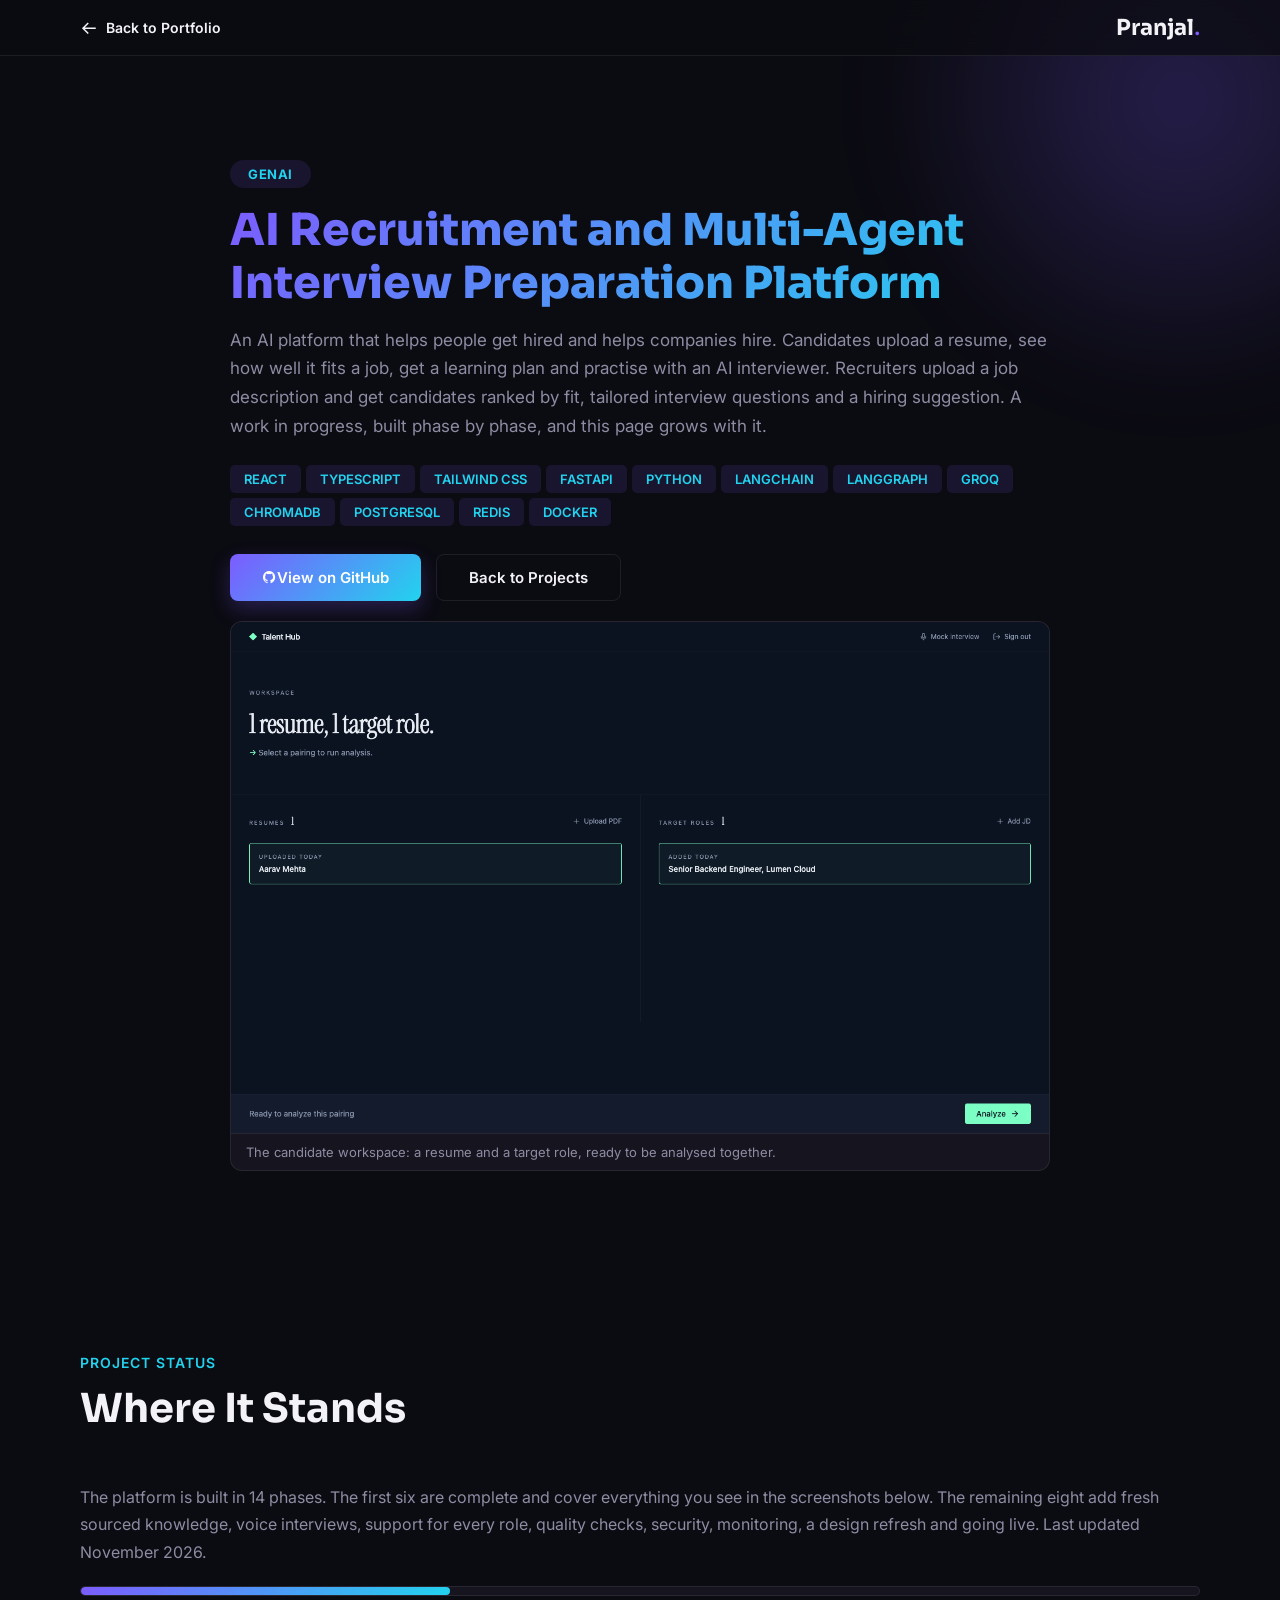
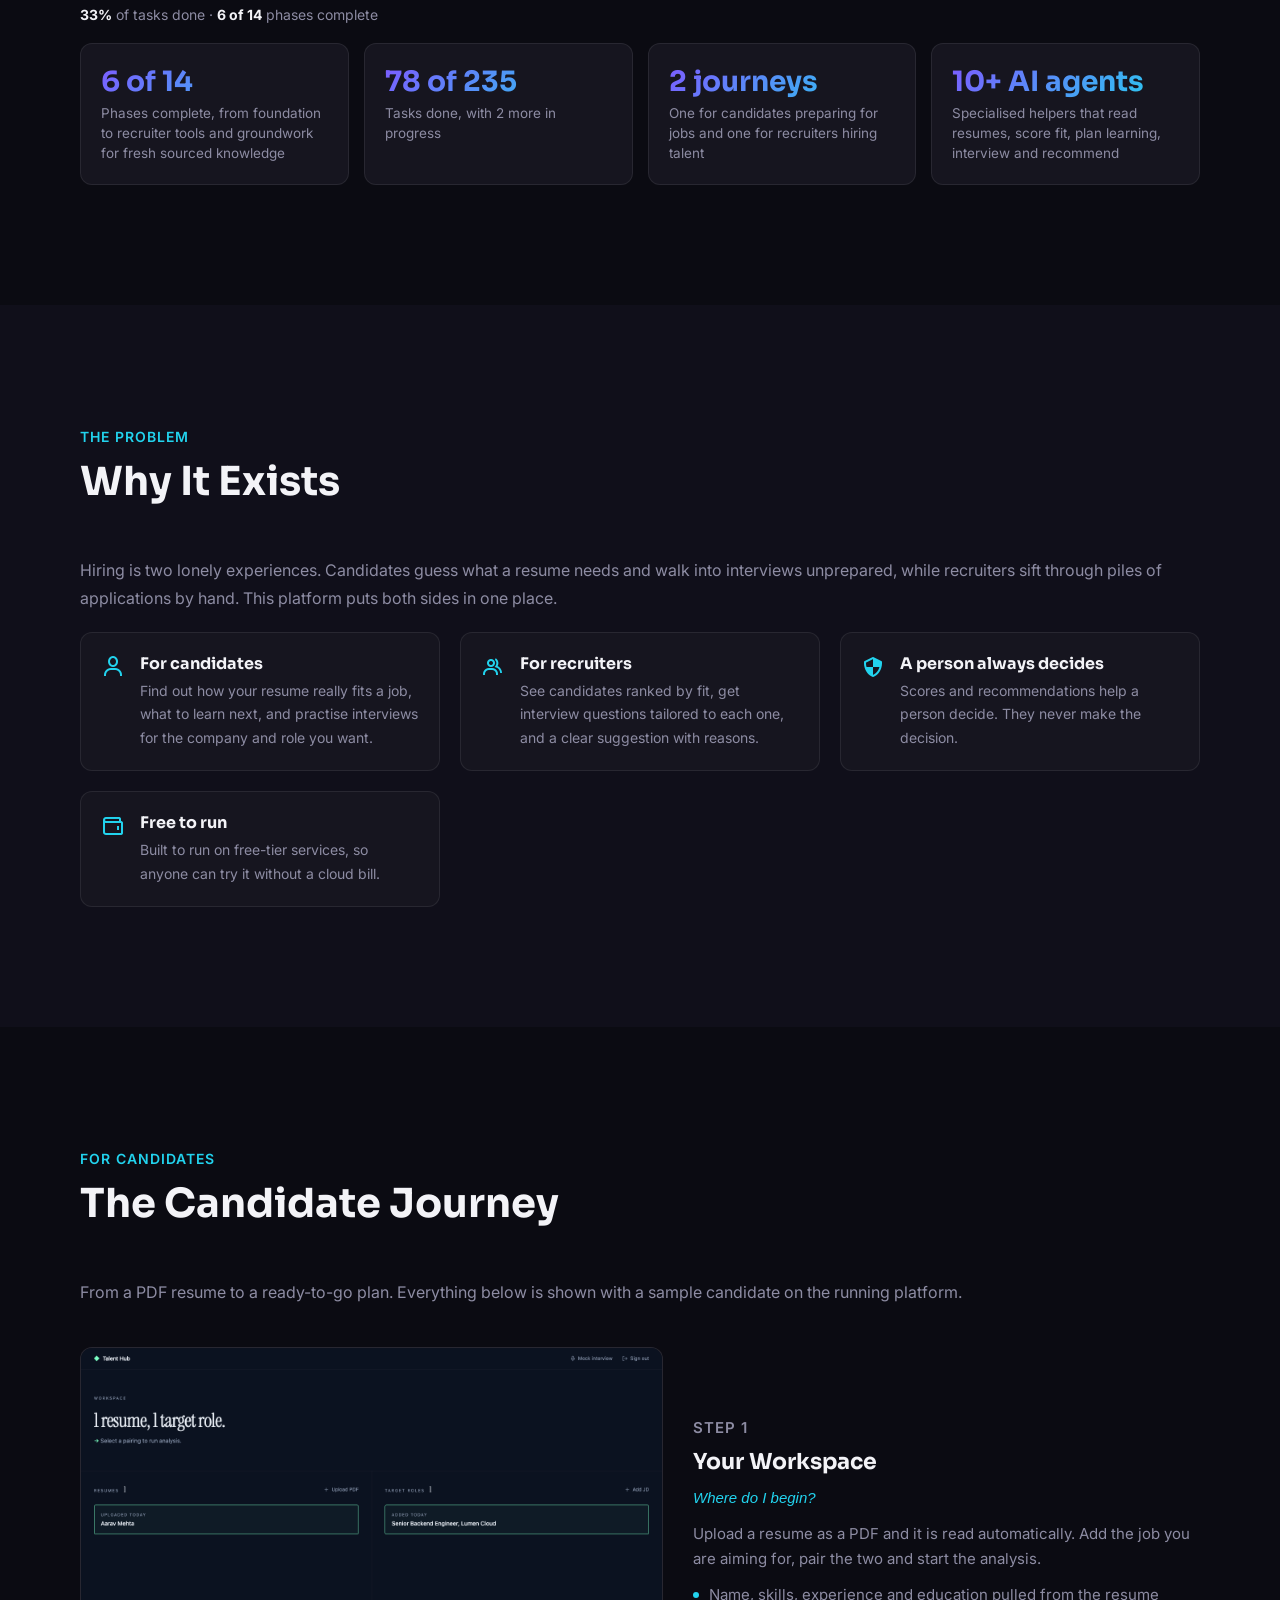
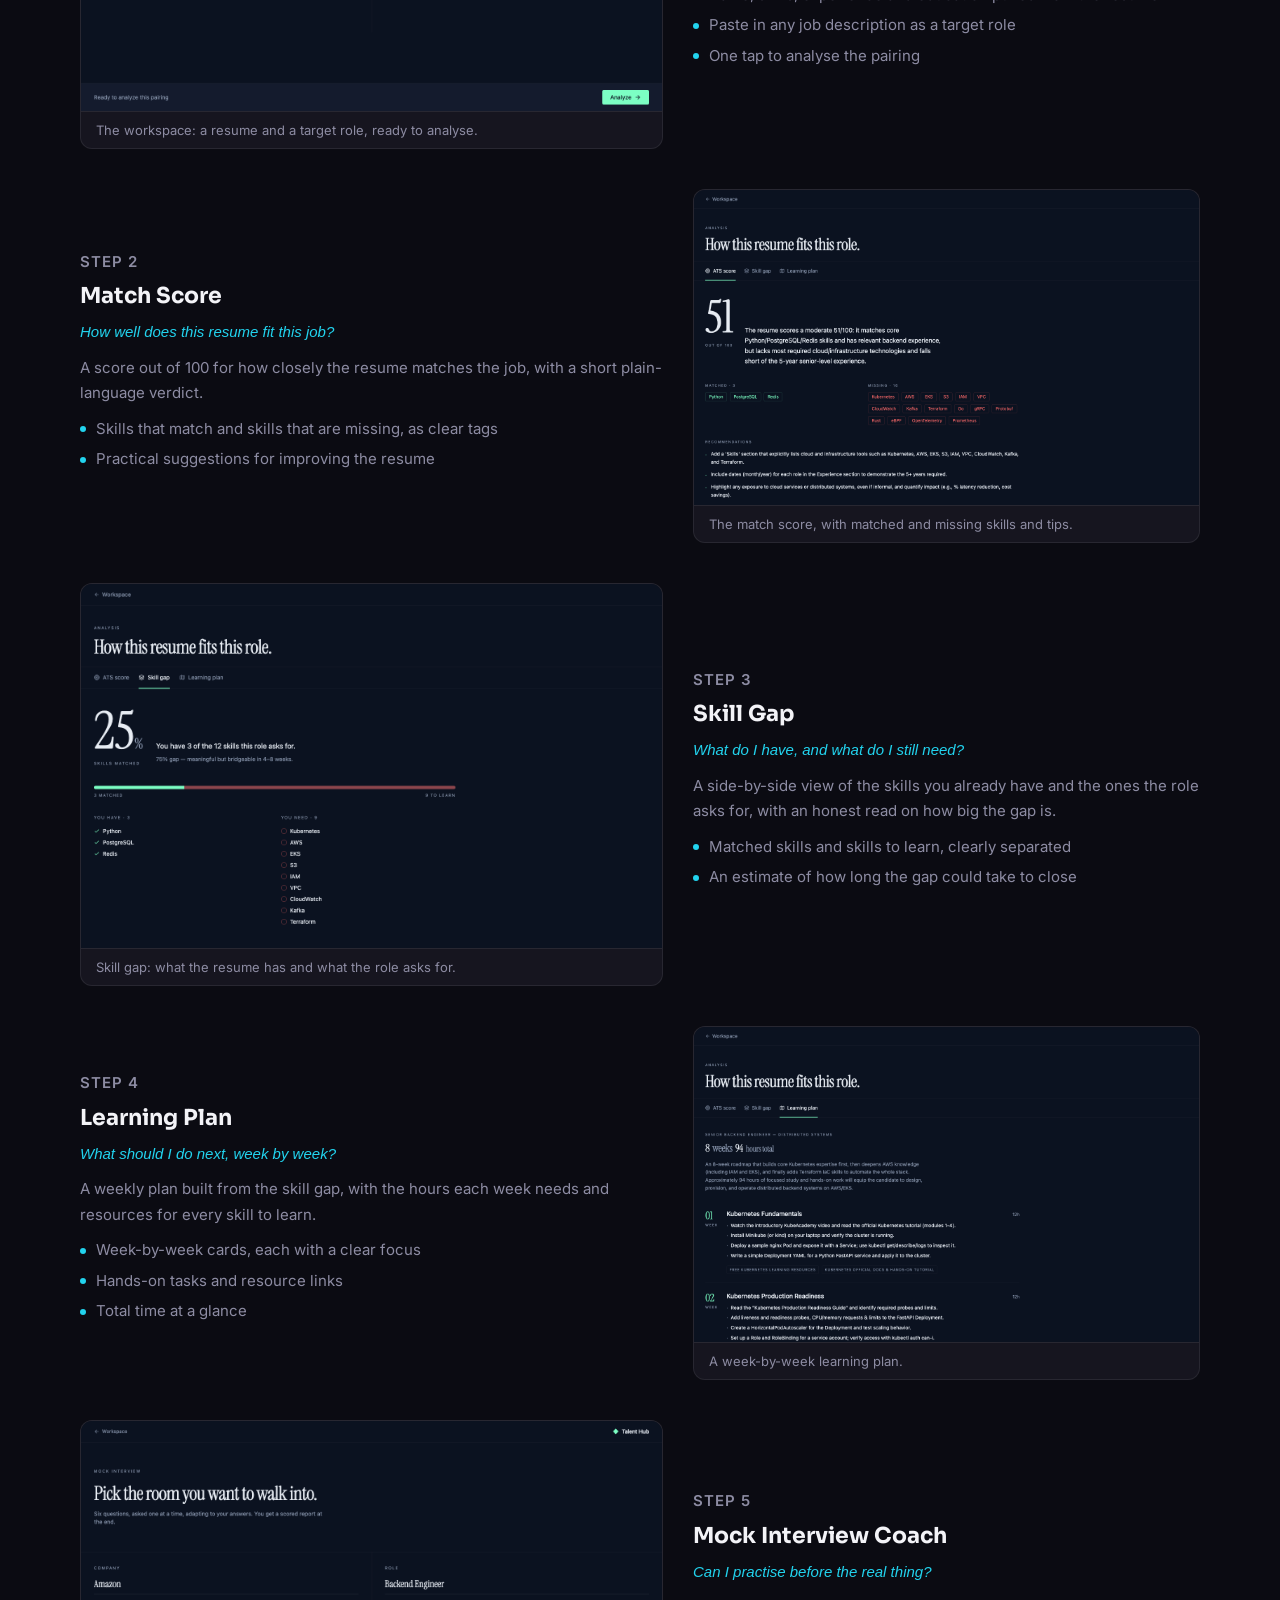
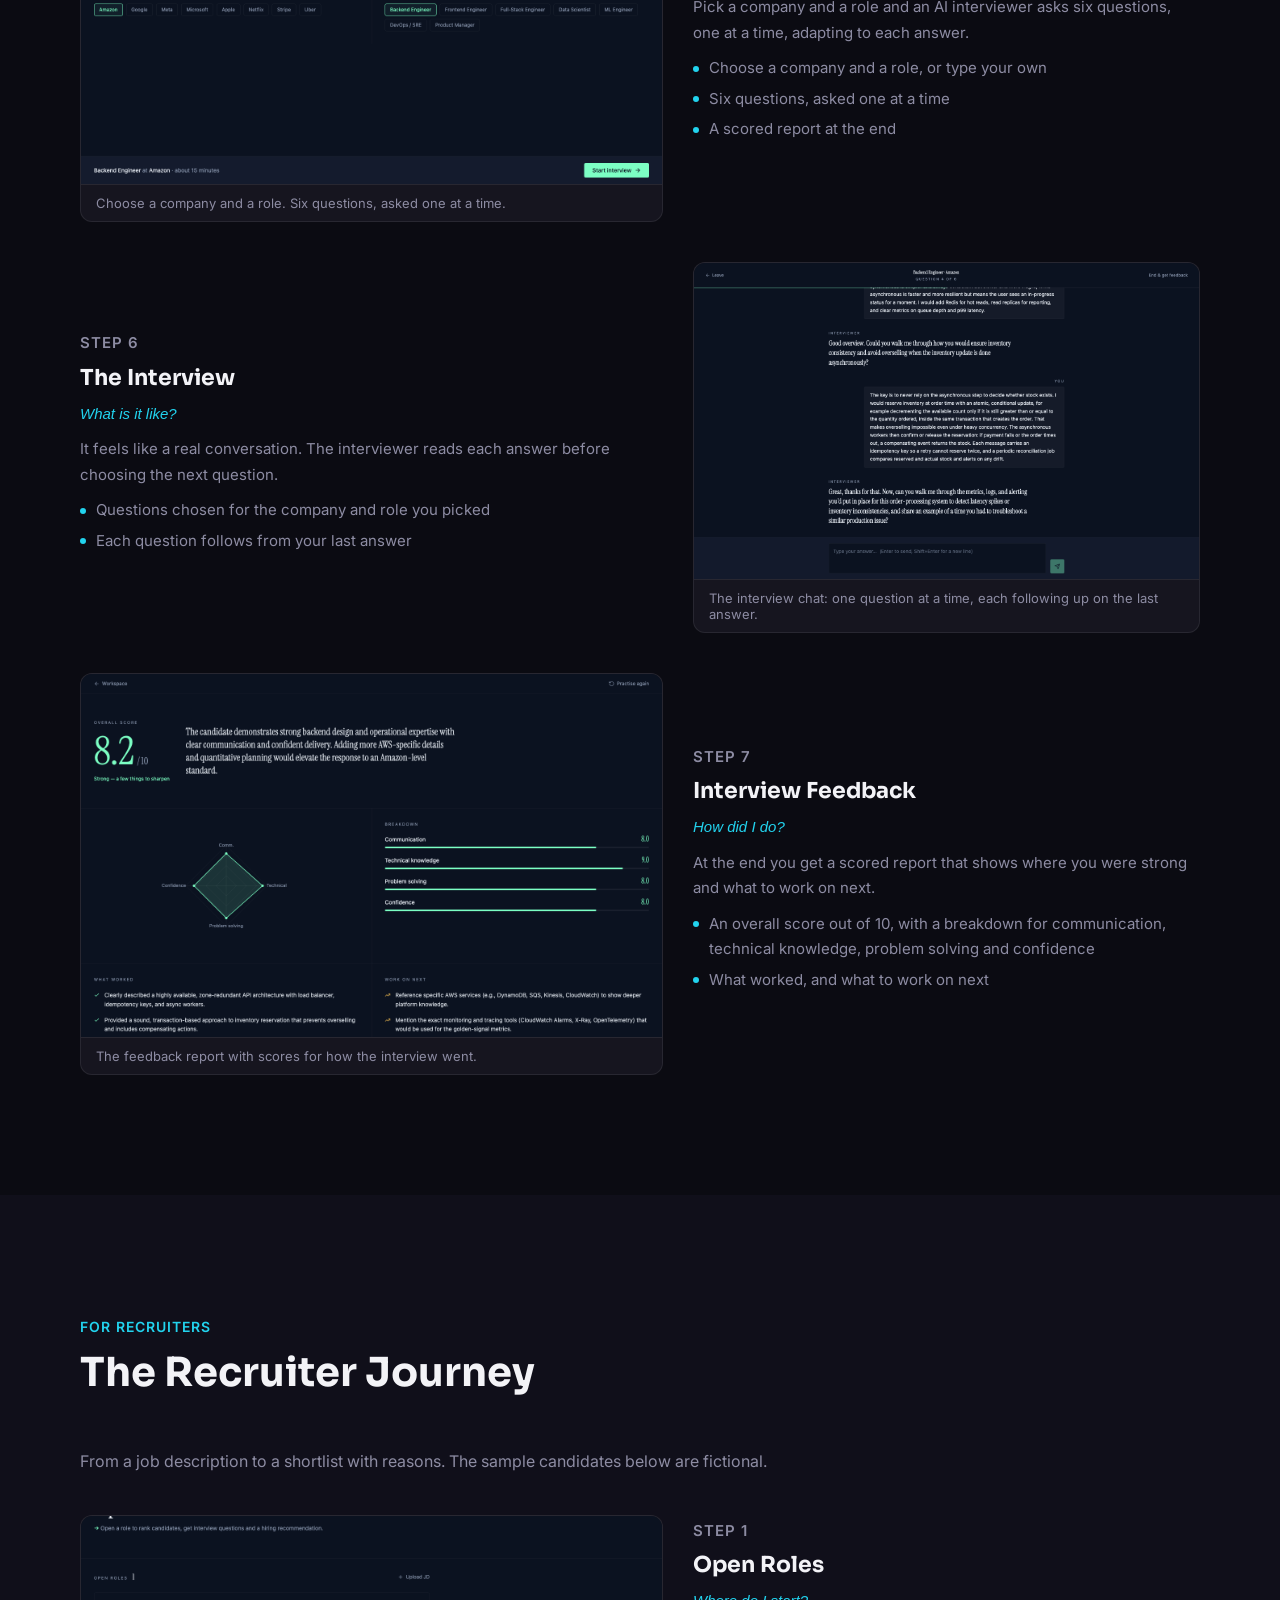
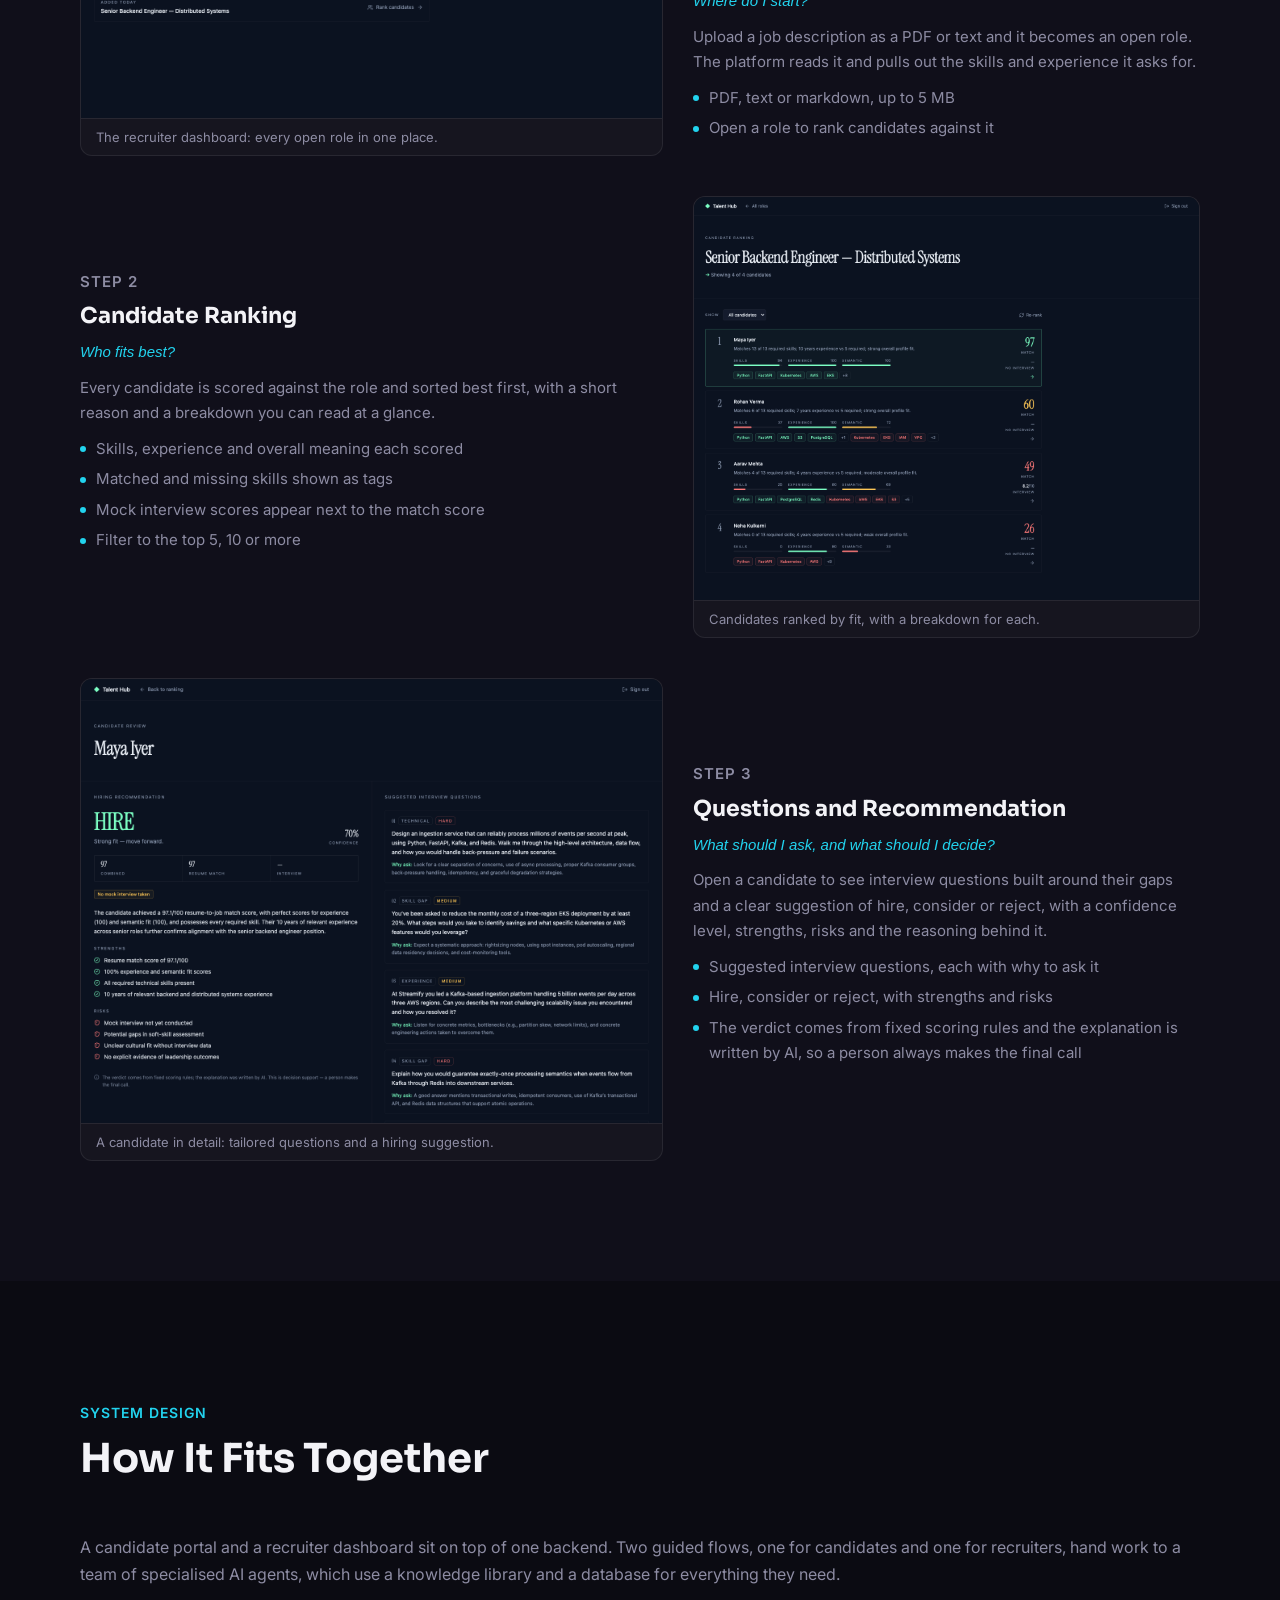
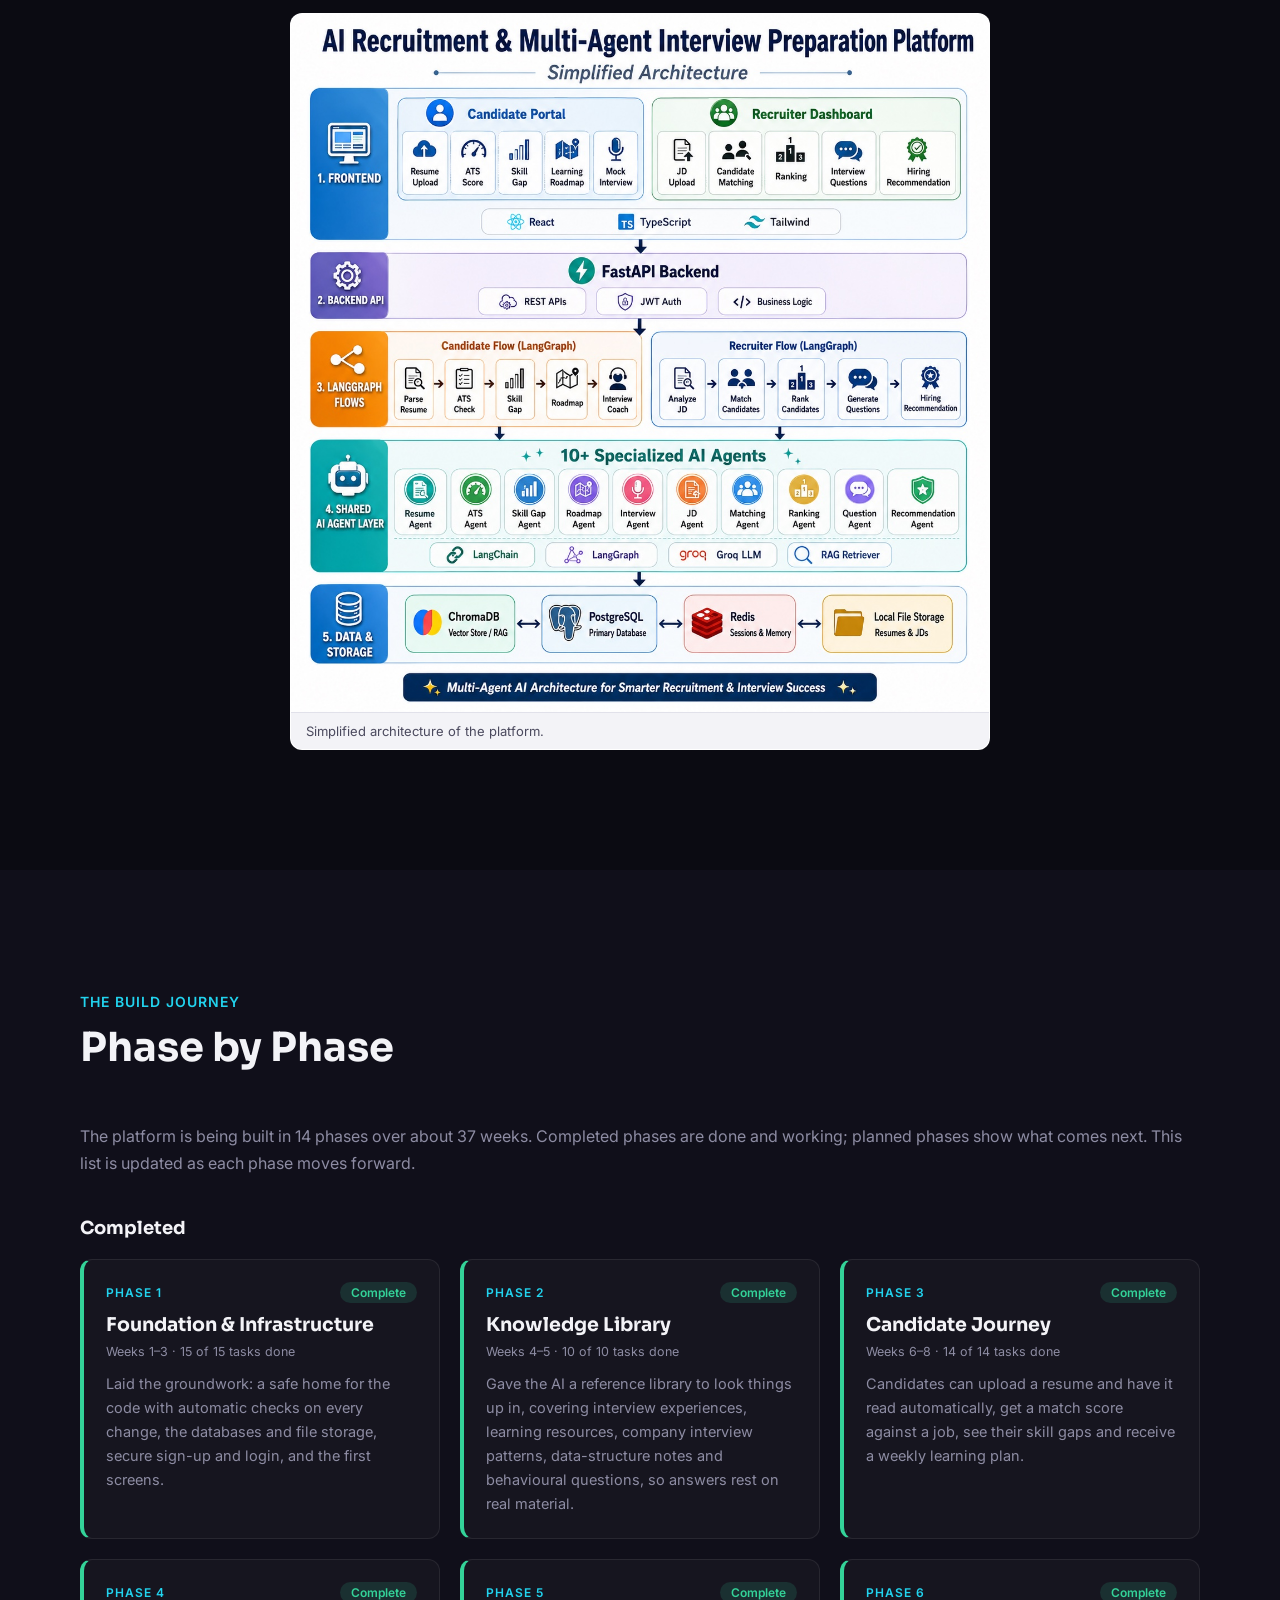
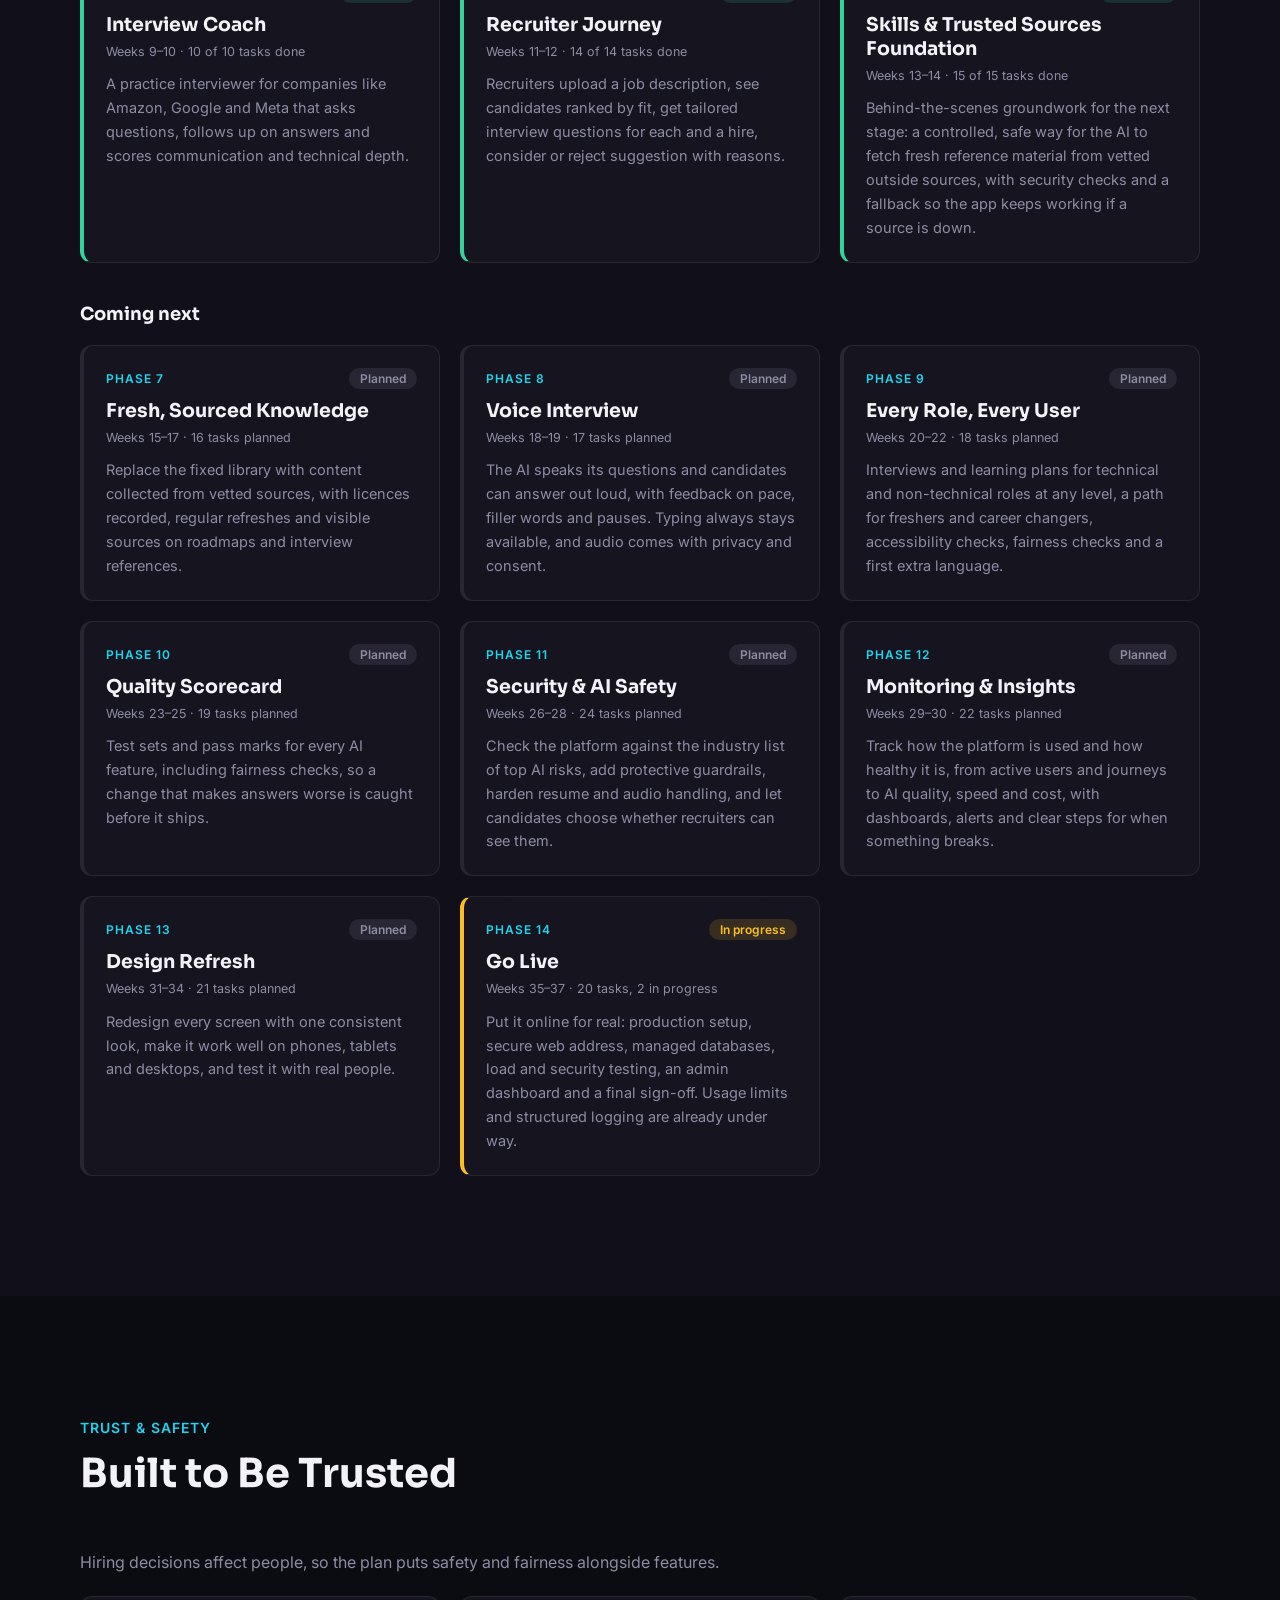
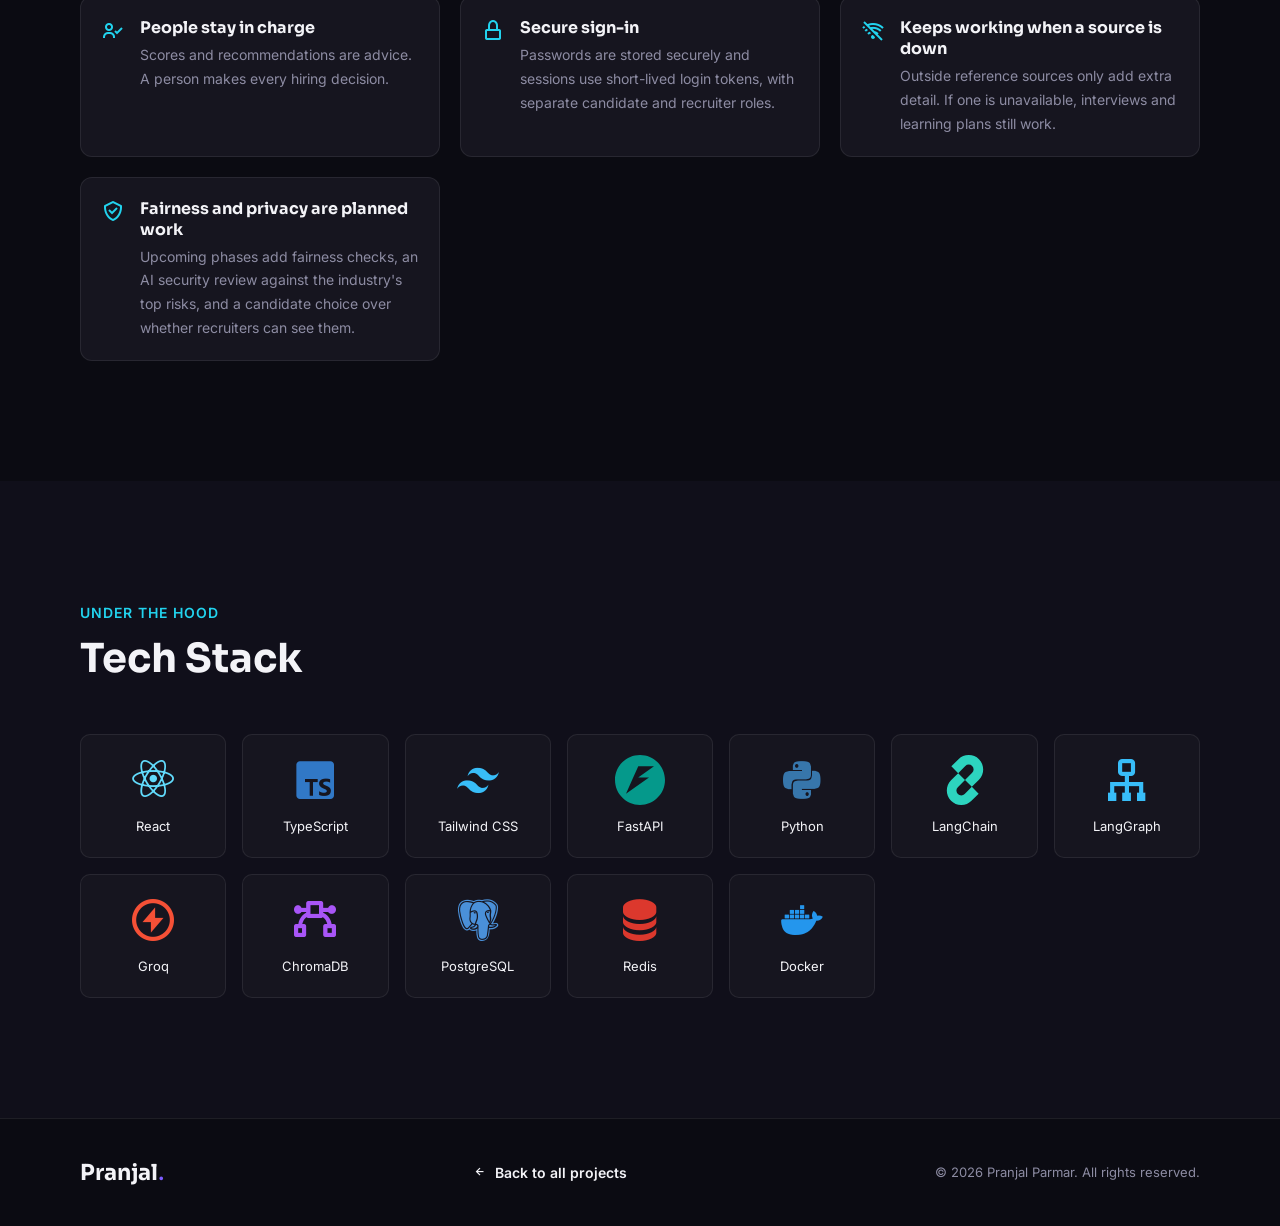
==== commit ca5aa15b: "fix(projects): use an icon that exists for the AIR-MPP fairness card Co-Authored-By: Claude Sonnet 5" ====
--- a/projects/ai-recruitment.html
+++ b/projects/ai-recruitment.html
@@ -371,7 +371,7 @@
                     <div class="feature-item"><i class='bx bx-user-check'></i><div><h5>People stay in charge</h5><p>Scores and recommendations are advice. A person makes every hiring decision.</p></div></div>
                     <div class="feature-item"><i class='bx bx-lock-alt'></i><div><h5>Secure sign-in</h5><p>Passwords are stored securely and sessions use short-lived login tokens, with separate candidate and recruiter roles.</p></div></div>
                     <div class="feature-item"><i class='bx bx-wifi-off'></i><div><h5>Keeps working when a source is down</h5><p>Outside reference sources only add extra detail. If one is unavailable, interviews and learning plans still work.</p></div></div>
-                    <div class="feature-item"><i class='bx bx-balance'></i><div><h5>Fairness and privacy are planned work</h5><p>Upcoming phases add fairness checks, an AI security review against the industry's top risks, and a candidate choice over whether recruiters can see them.</p></div></div>
+                    <div class="feature-item"><i class='bx bx-check-shield'></i><div><h5>Fairness and privacy are planned work</h5><p>Upcoming phases add fairness checks, an AI security review against the industry's top risks, and a candidate choice over whether recruiters can see them.</p></div></div>
                 </div>
             </div>
         </section>
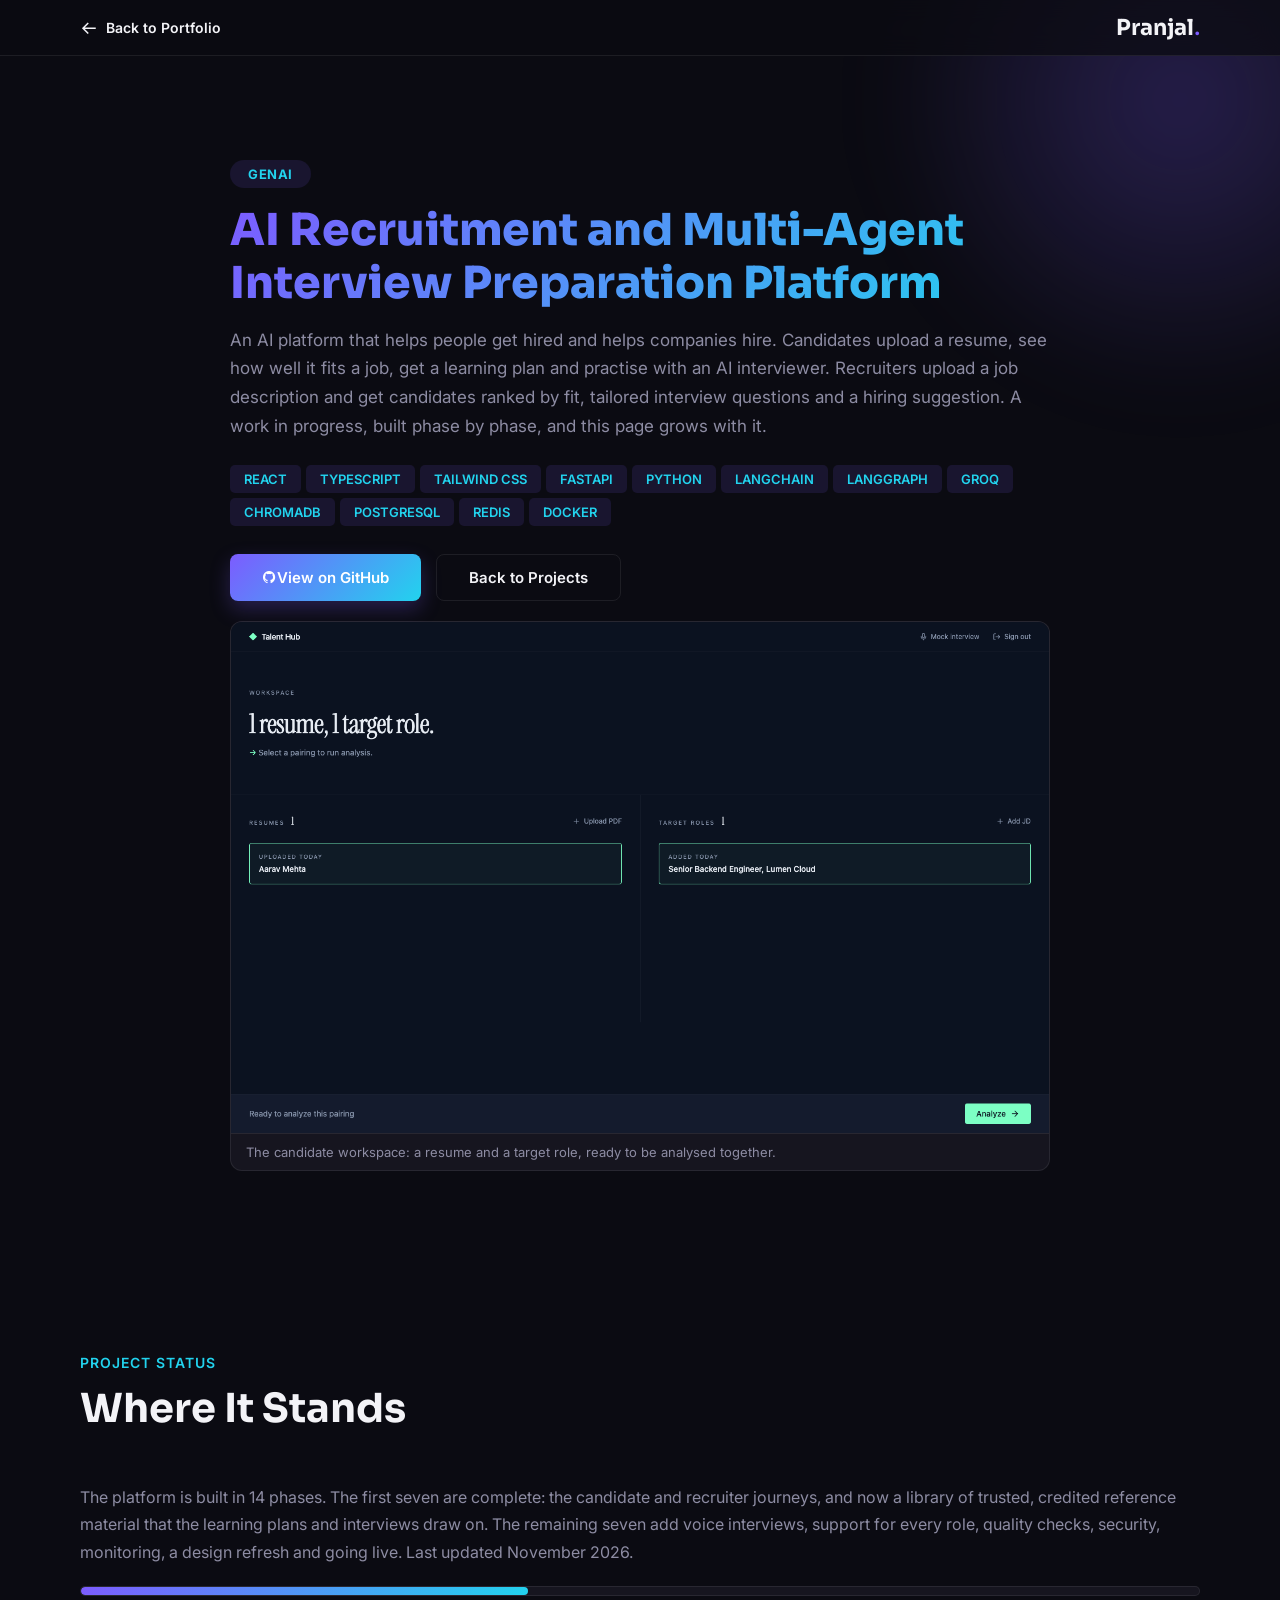
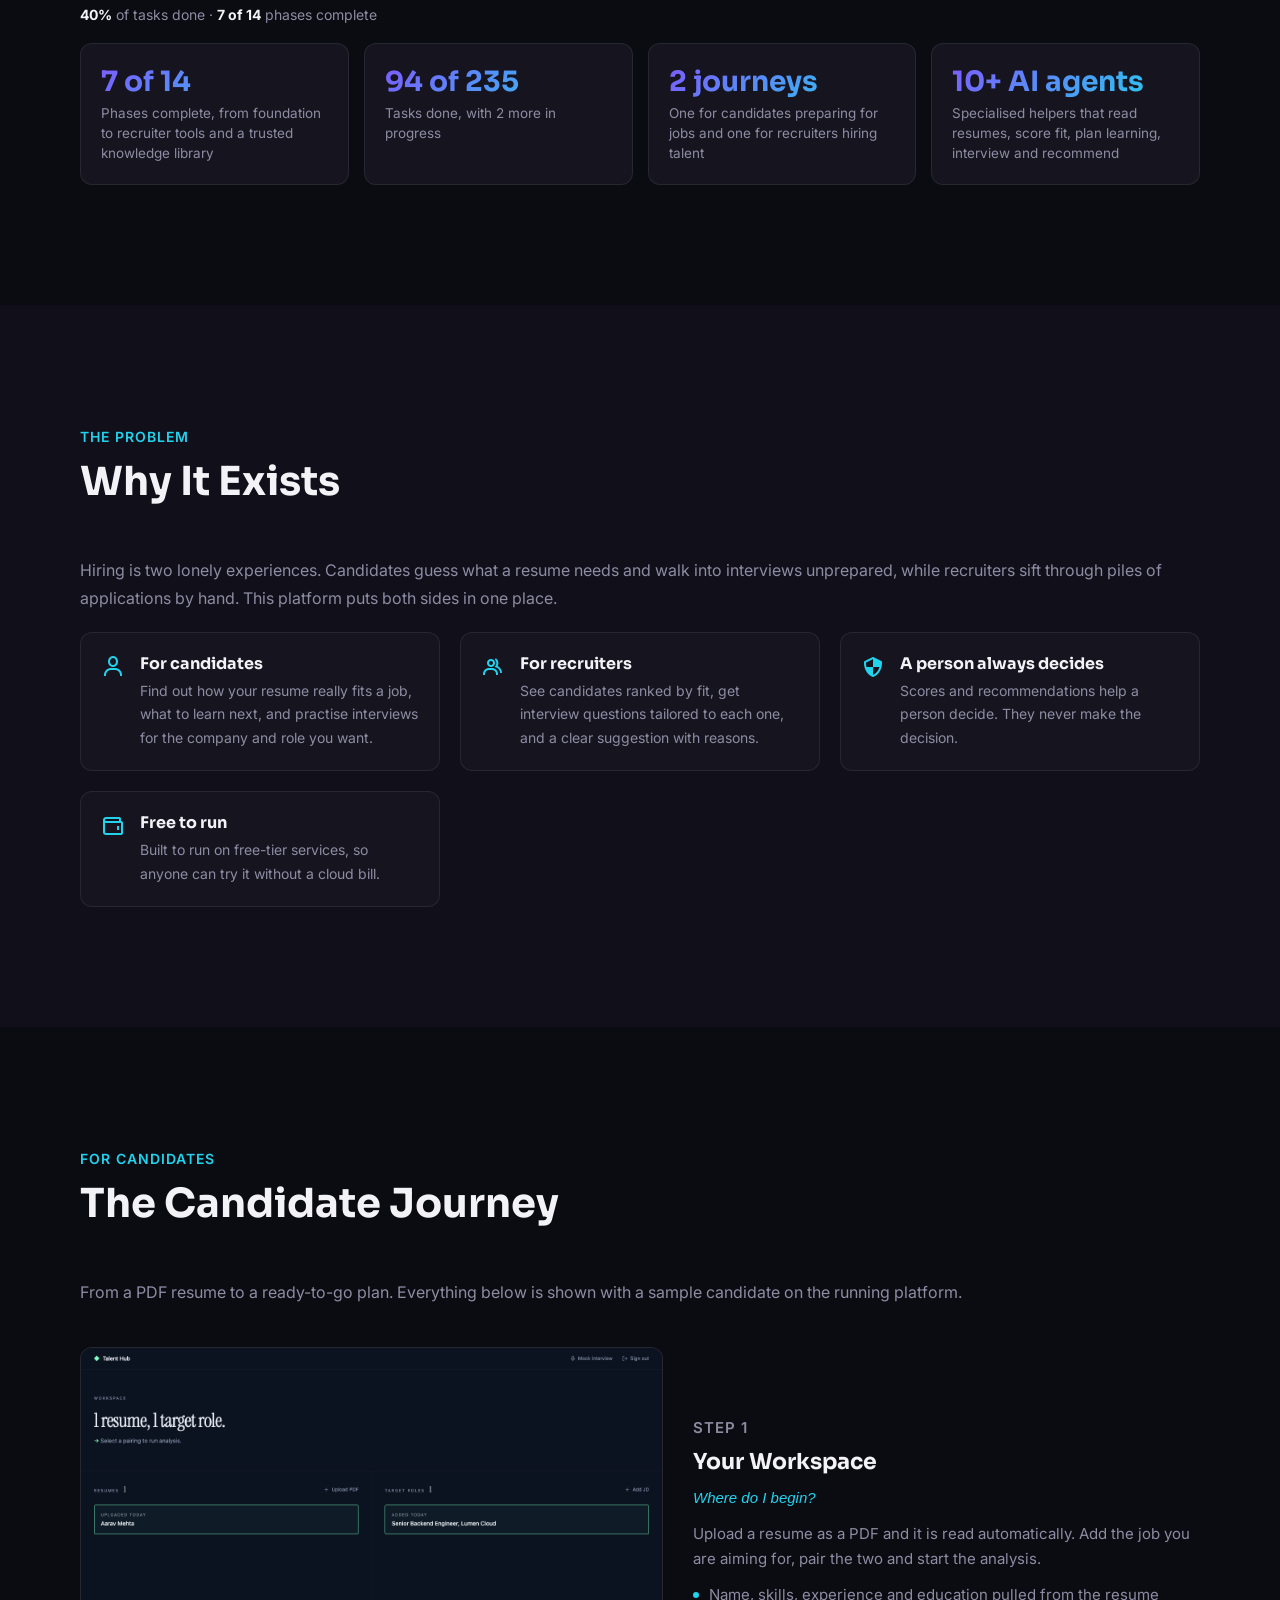
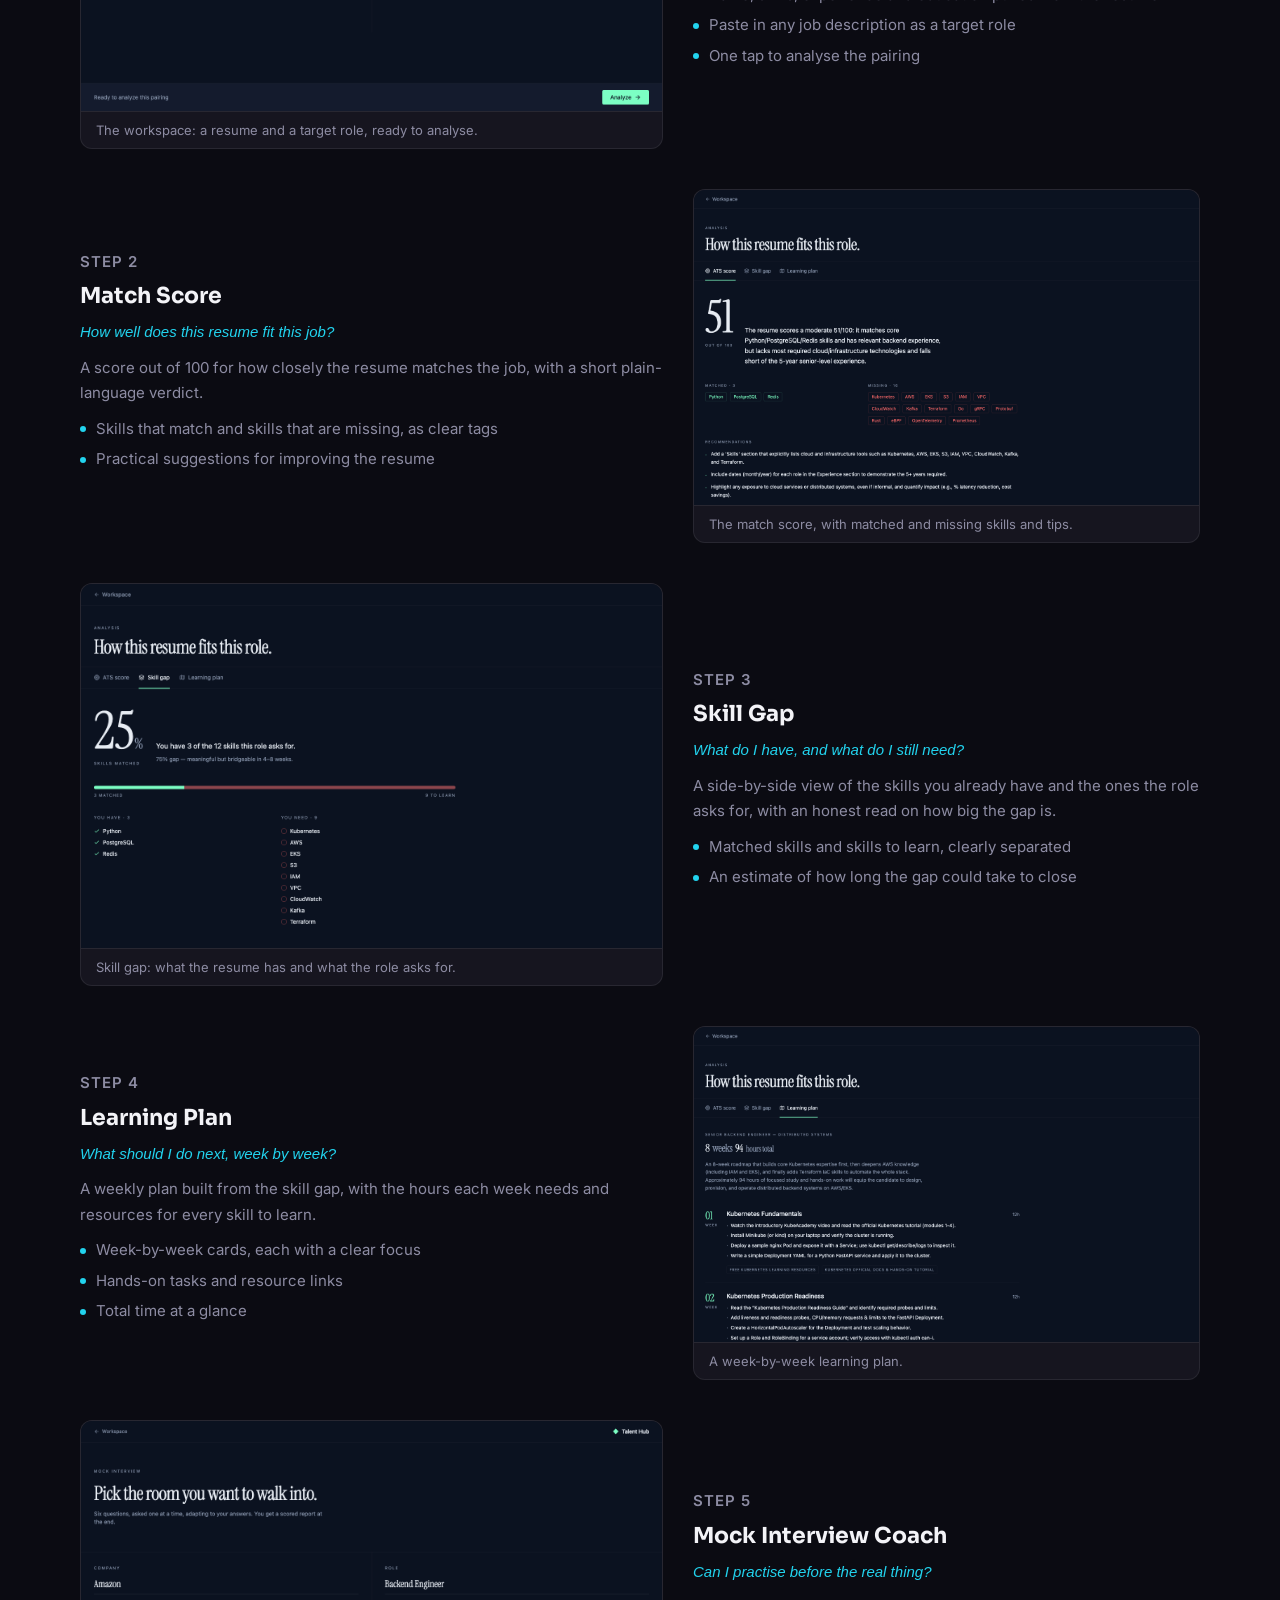
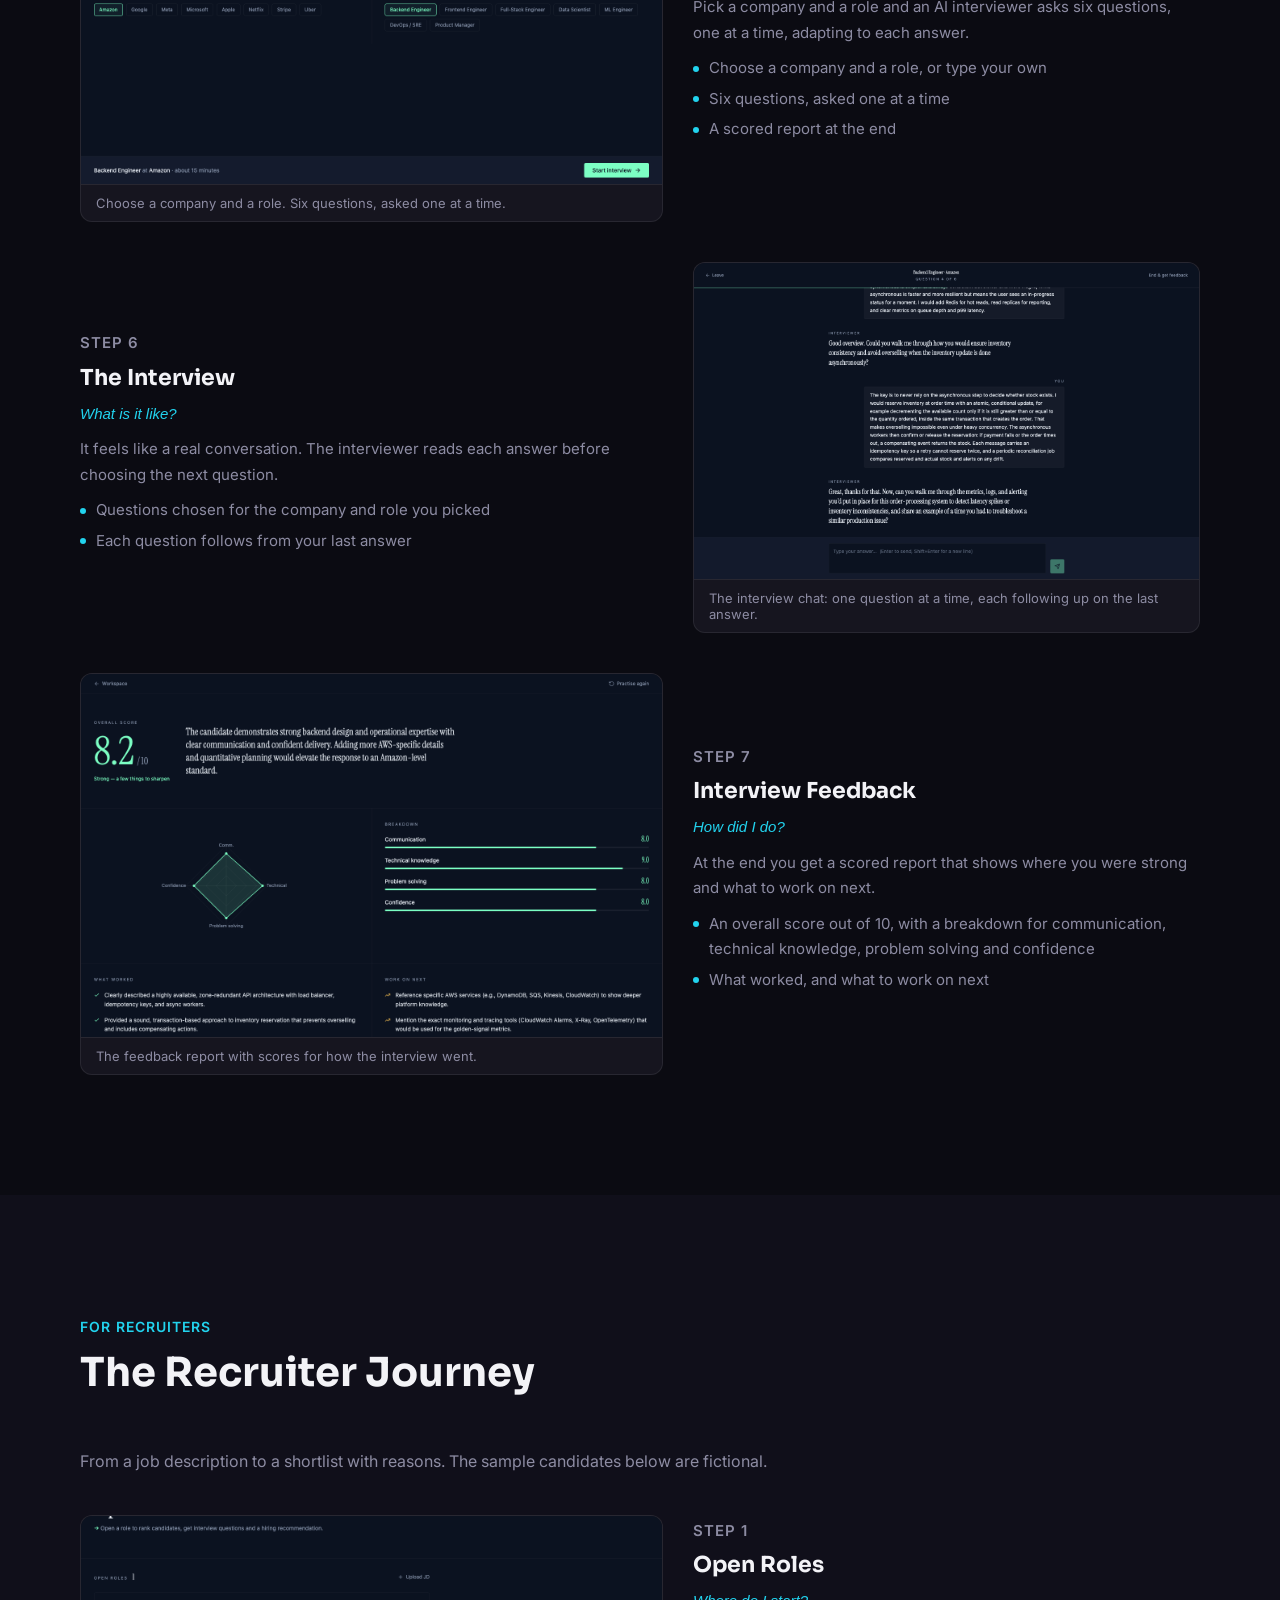
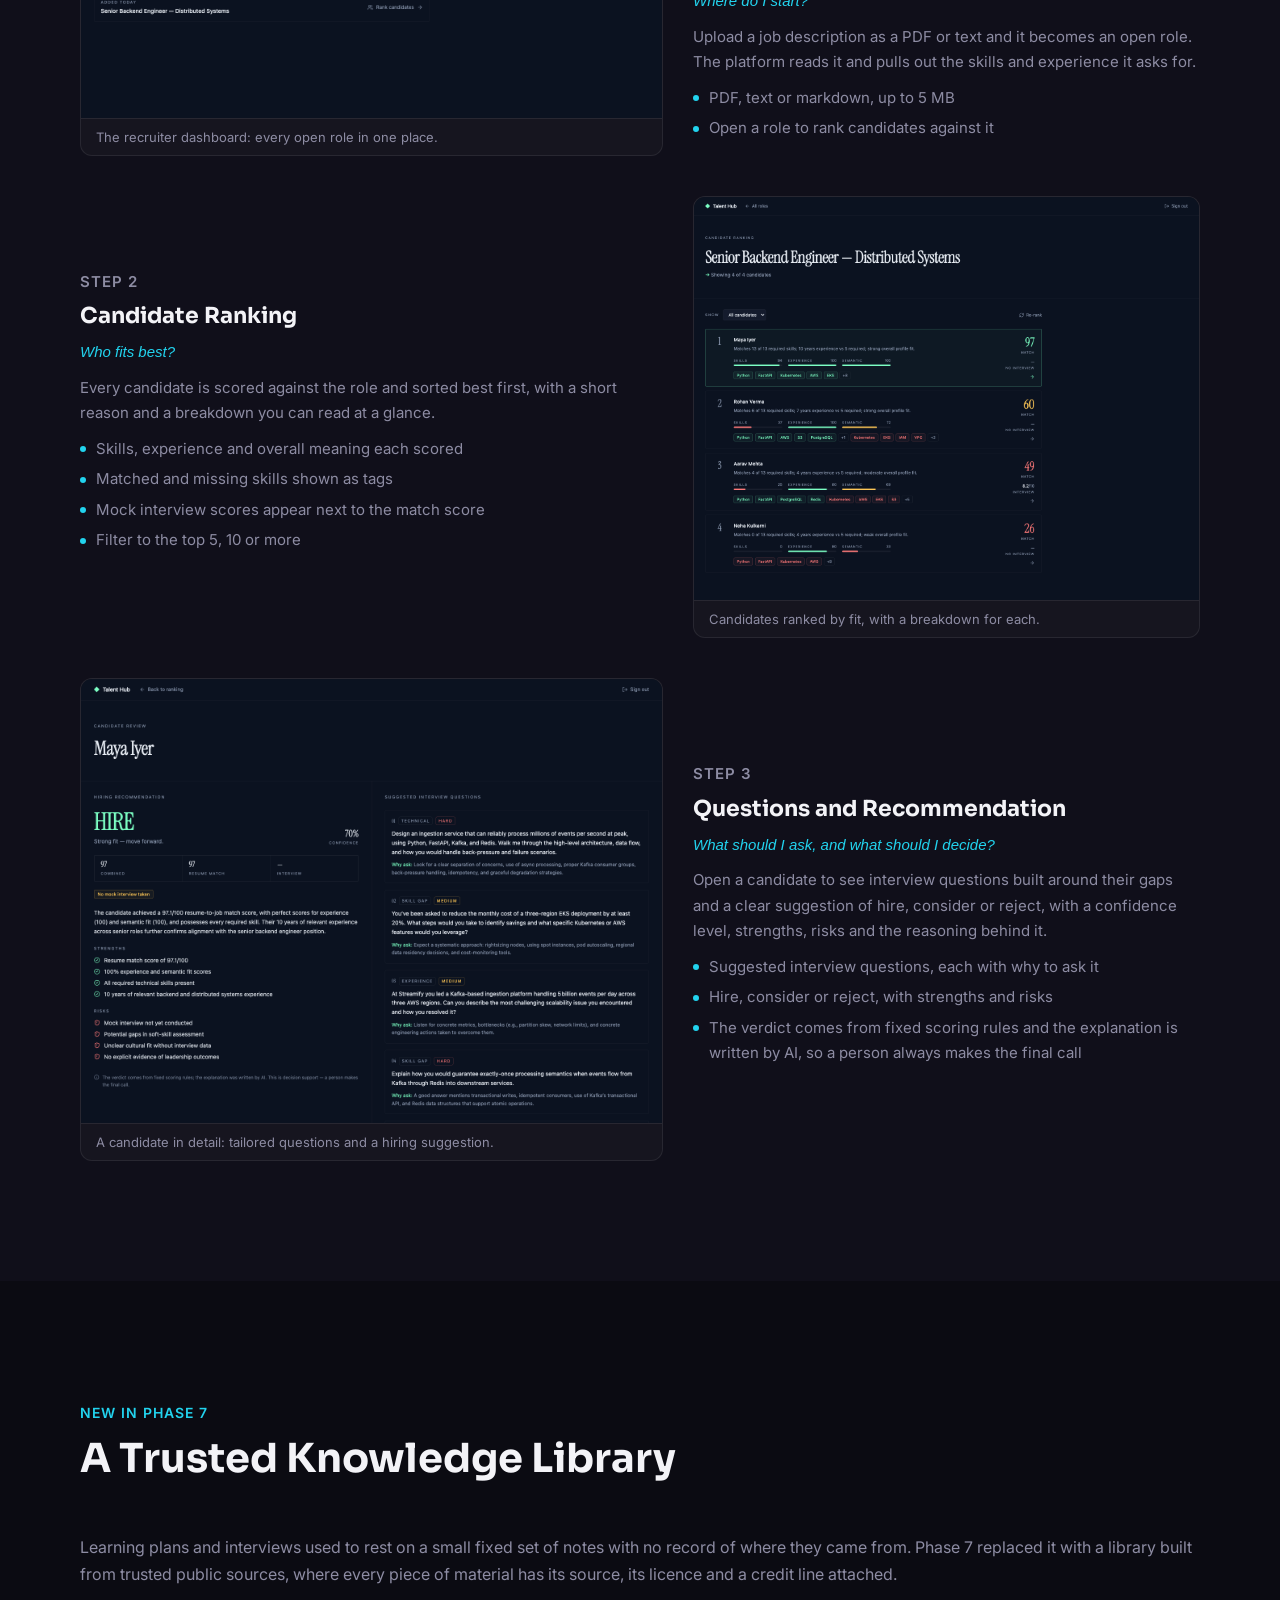
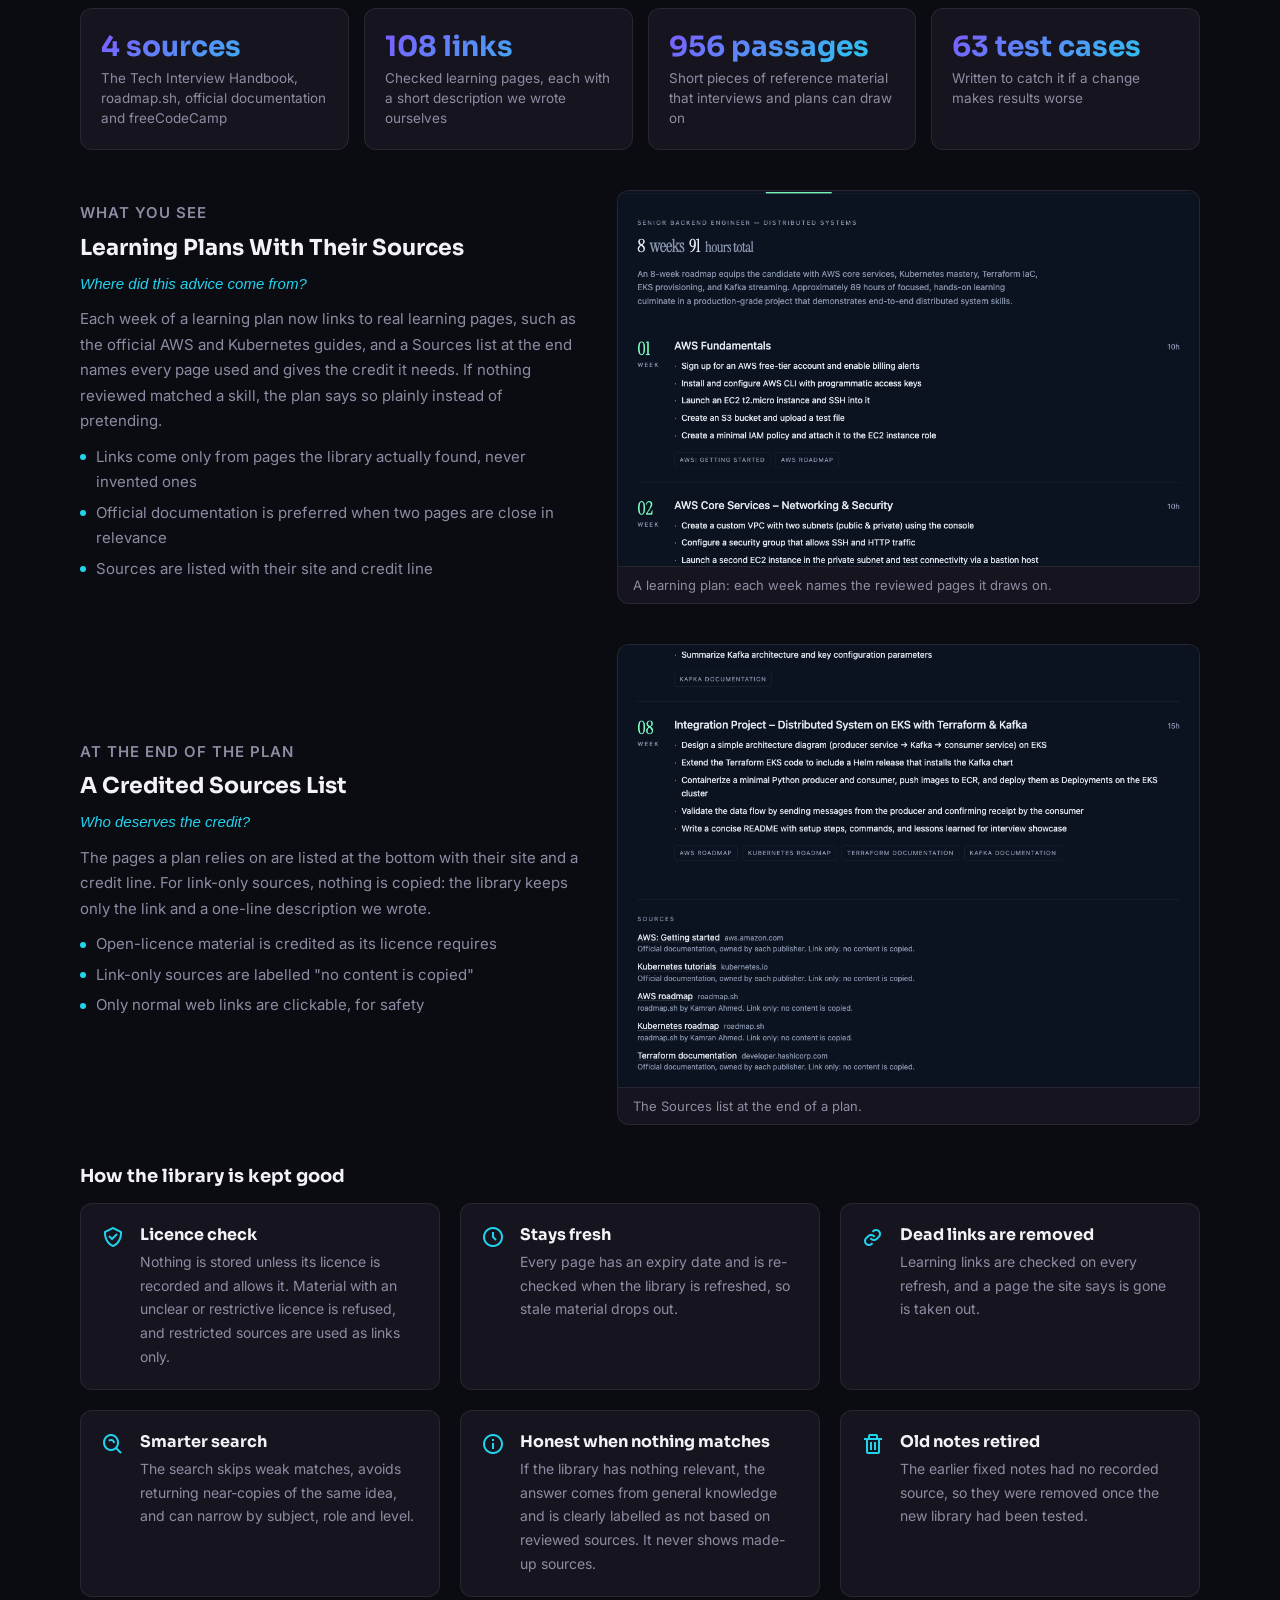
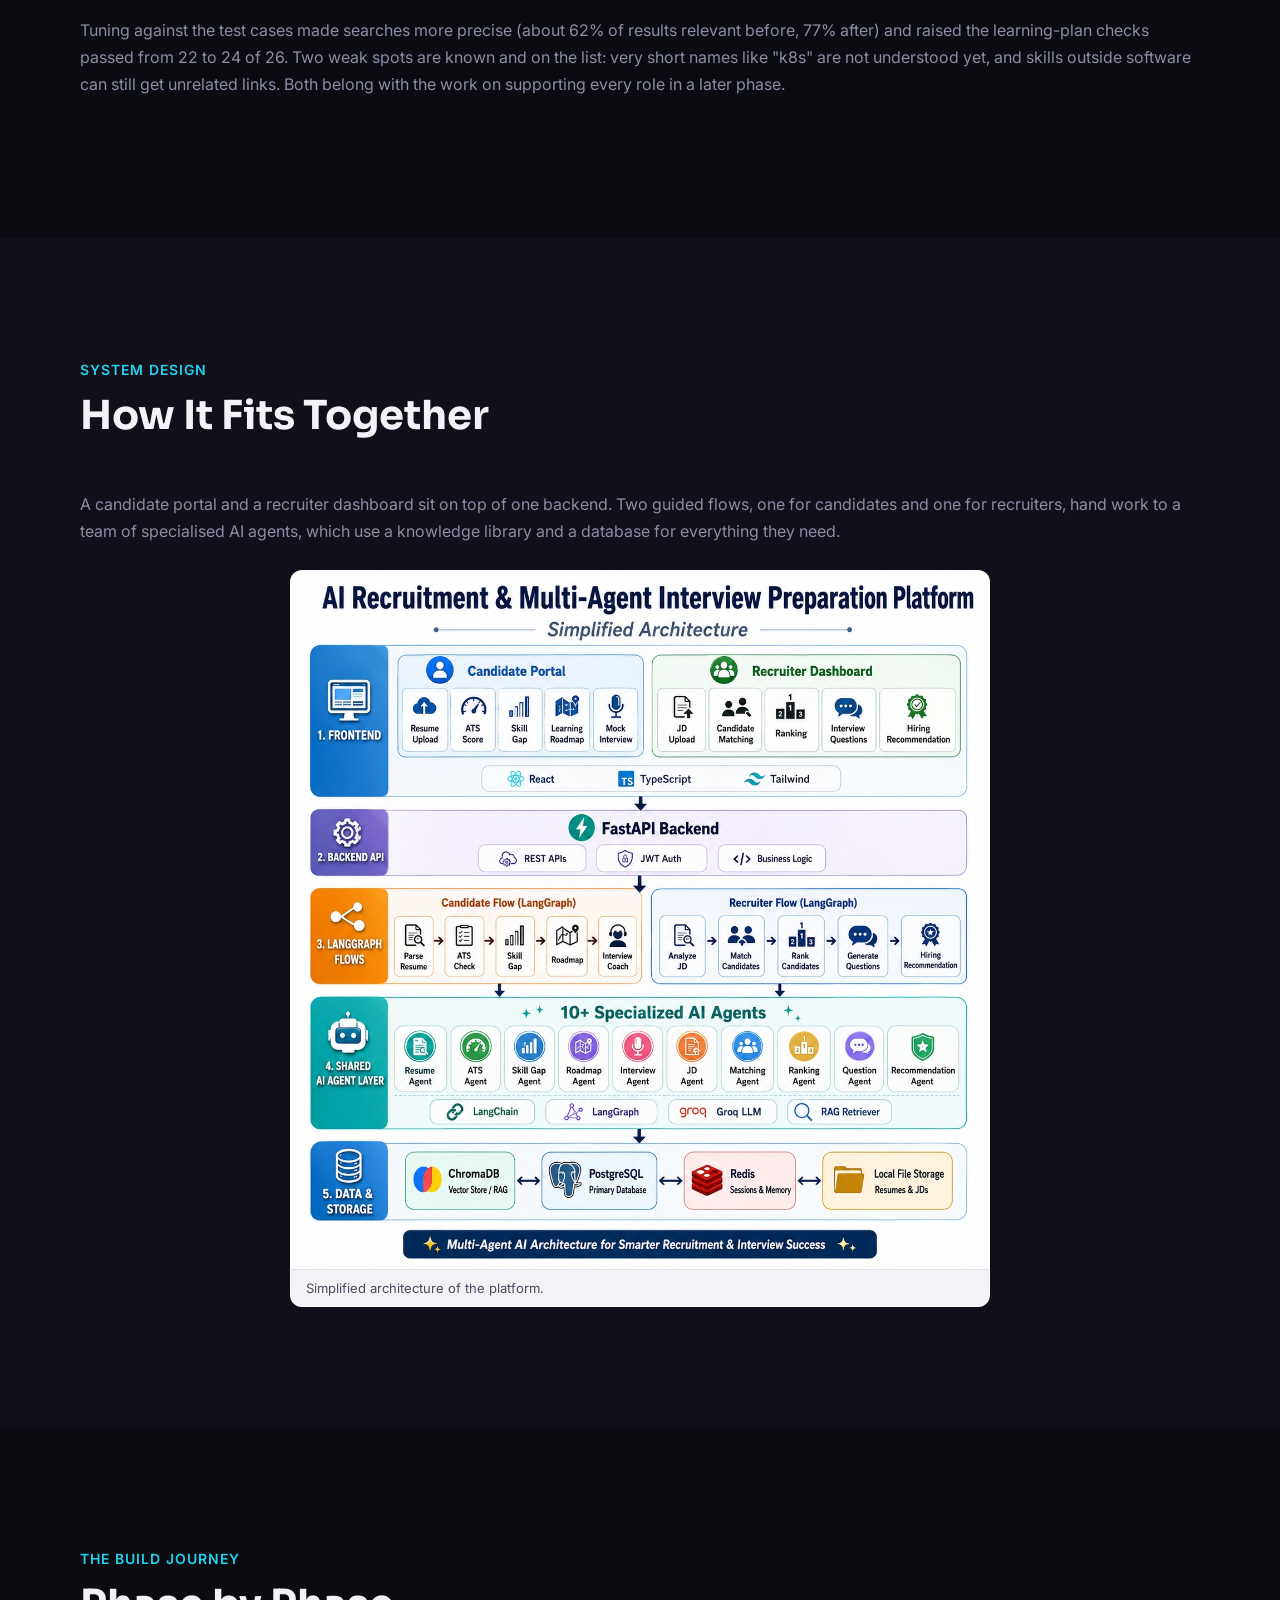
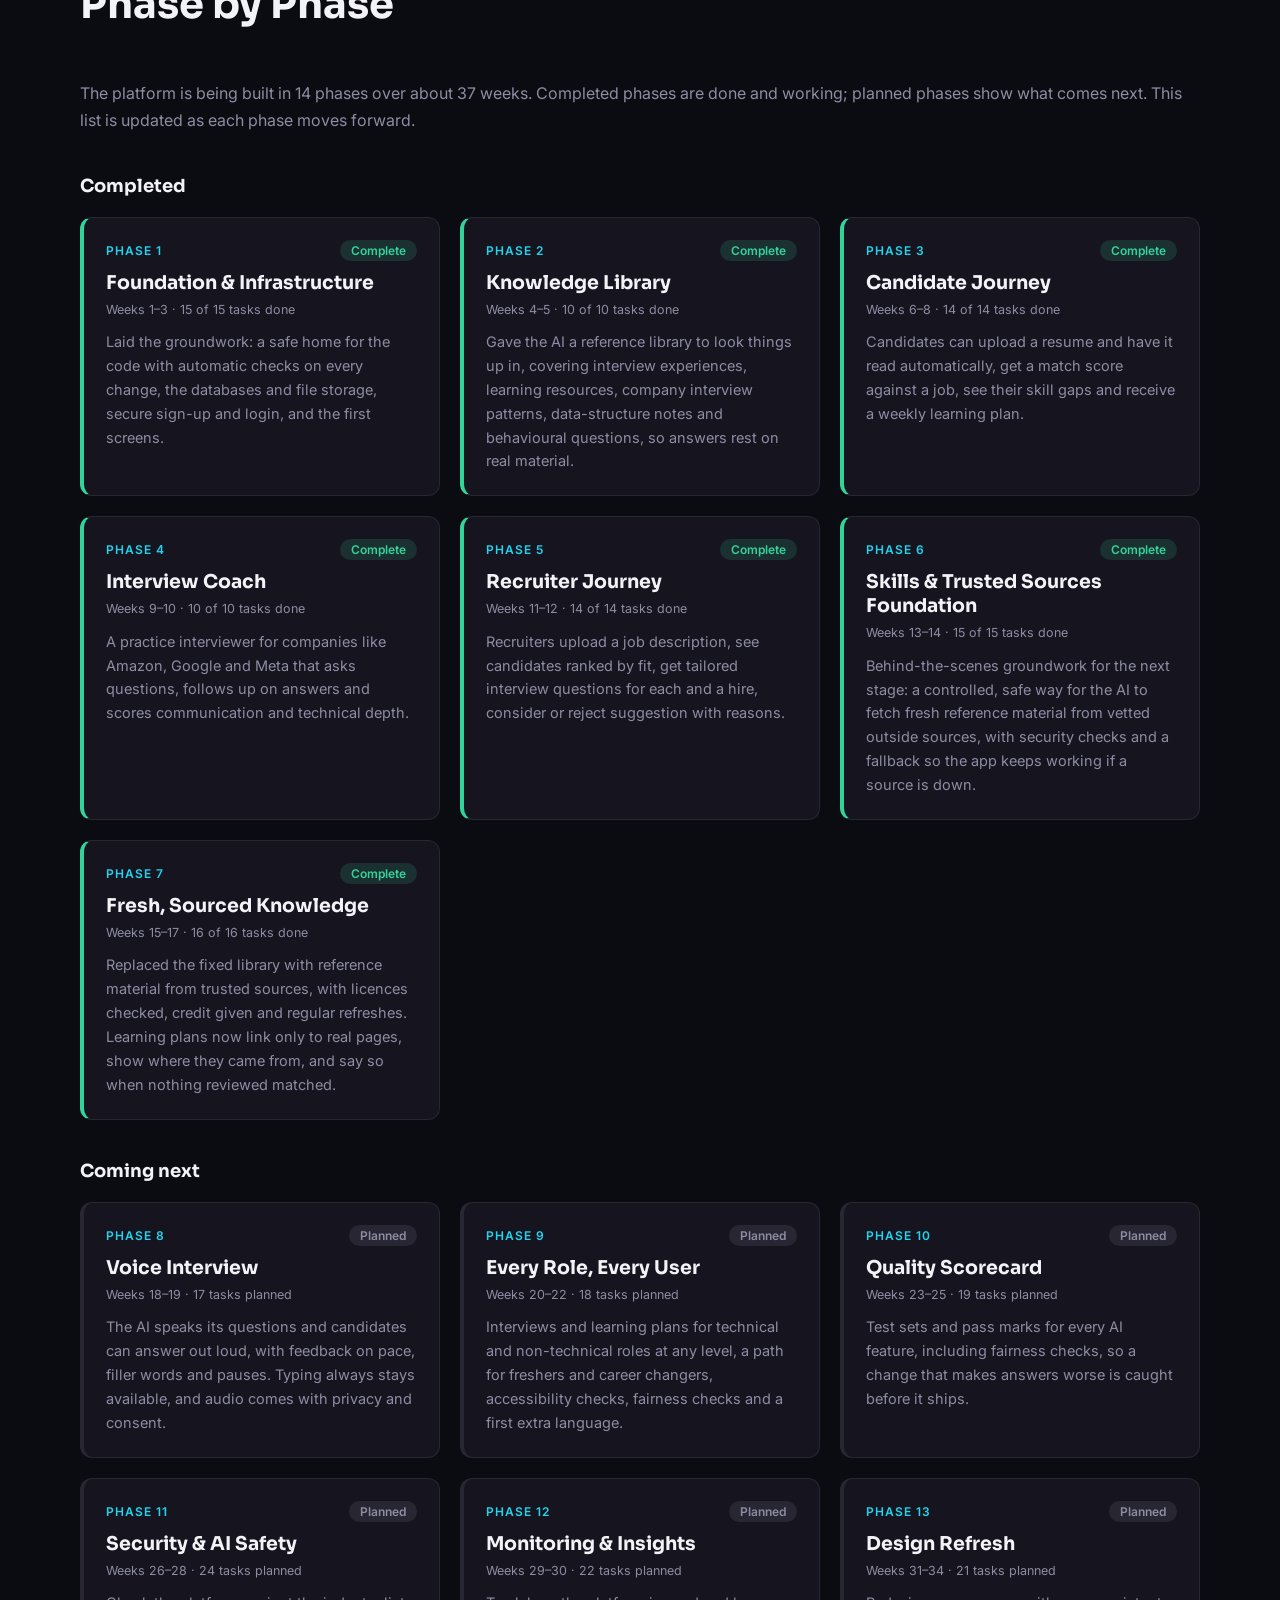
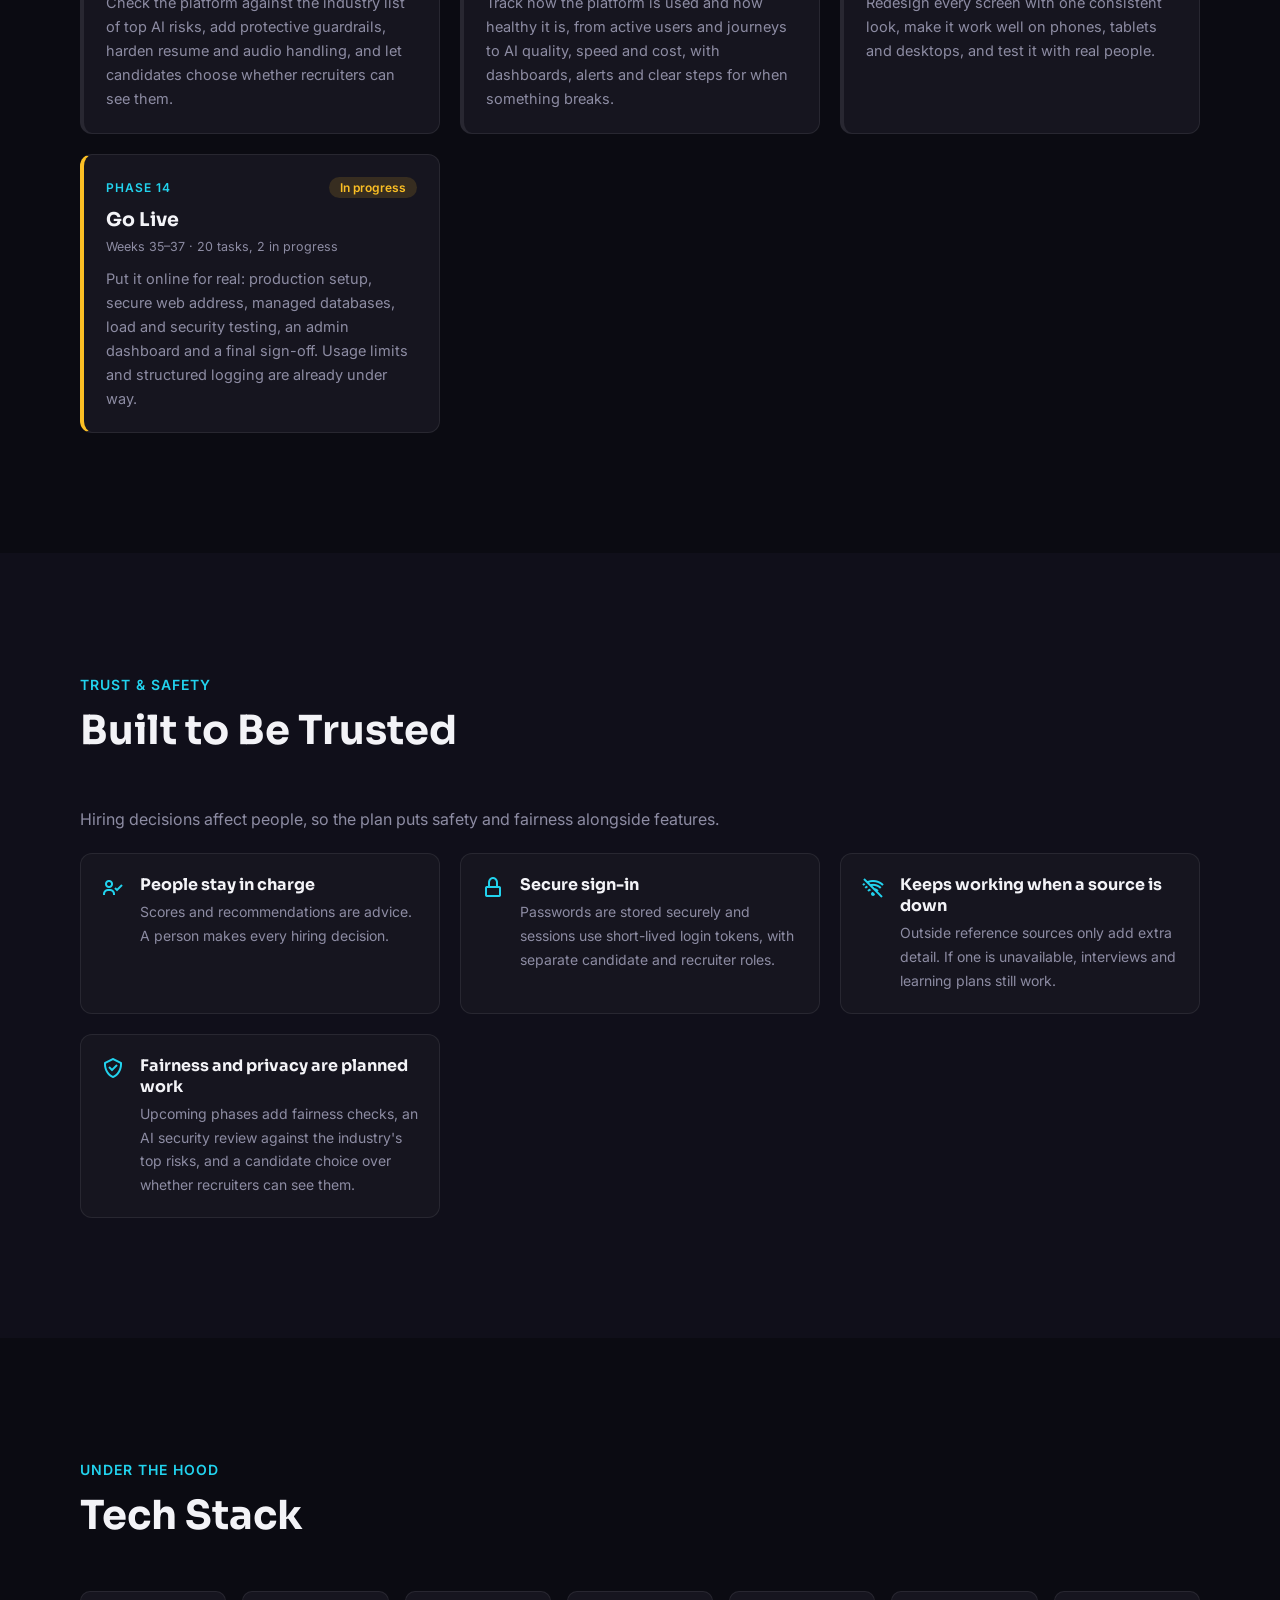
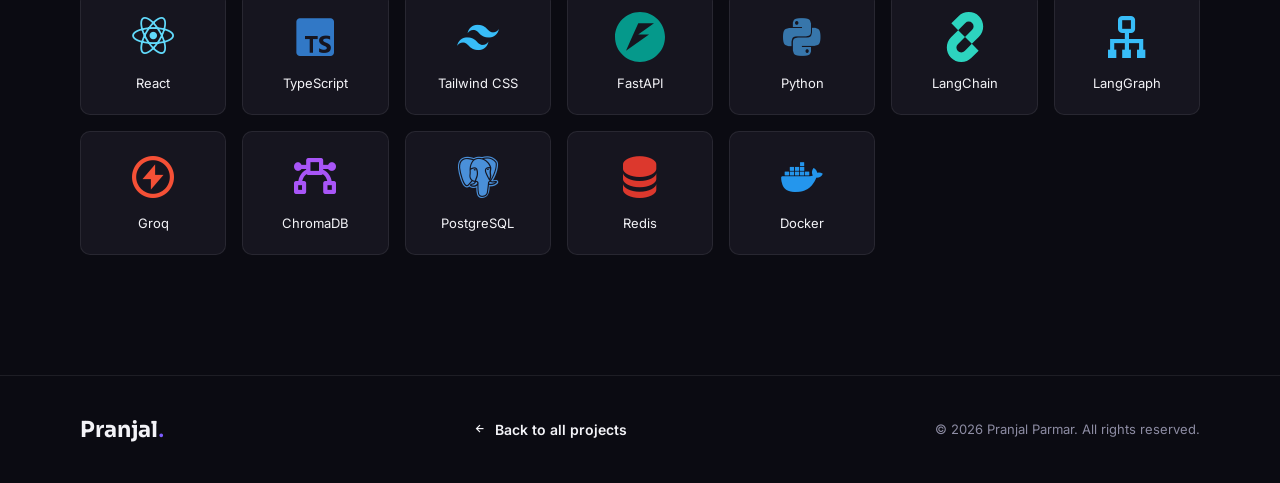
==== commit e70e10f9: "feat(projects): update AIR-MPP for phase 7 (trusted knowledge library) Phase 7 marked complete: 7 of" ====
--- a/projects/ai-recruitment.html
+++ b/projects/ai-recruitment.html
@@ -40,14 +40,14 @@
             <div class="section-inner">
                 <p class="section-tag">Project status</p>
                 <h2 class="section-title">Where It Stands</h2>
-                <p class="desc">The platform is built in 14 phases. The first six are complete and cover everything you see in the screenshots below. The remaining eight add fresh sourced knowledge, voice interviews, support for every role, quality checks, security, monitoring, a design refresh and going live. Last updated November 2026.</p>
-                <div class="phase-progress" role="img" aria-label="6 of 14 phases complete, 78 of 235 tasks done">
-                    <div class="phase-progress-bar"><span style="width:33%"></span></div>
-                    <div class="phase-progress-legend"><b>33%</b> of tasks done &middot; <b>6 of 14</b> phases complete</div>
+                <p class="desc">The platform is built in 14 phases. The first seven are complete: the candidate and recruiter journeys, and now a library of trusted, credited reference material that the learning plans and interviews draw on. The remaining seven add voice interviews, support for every role, quality checks, security, monitoring, a design refresh and going live. Last updated November 2026.</p>
+                <div class="phase-progress" role="img" aria-label="7 of 14 phases complete, 94 of 235 tasks done">
+                    <div class="phase-progress-bar"><span style="width:40%"></span></div>
+                    <div class="phase-progress-legend"><b>40%</b> of tasks done &middot; <b>7 of 14</b> phases complete</div>
                 </div>
                 <div class="stat-grid">
-                    <div class="stat-card"><strong>6 of 14</strong><span>Phases complete, from foundation to recruiter tools and groundwork for fresh sourced knowledge</span></div>
-                    <div class="stat-card"><strong>78 of 235</strong><span>Tasks done, with 2 more in progress</span></div>
+                    <div class="stat-card"><strong>7 of 14</strong><span>Phases complete, from foundation to recruiter tools and a trusted knowledge library</span></div>
+                    <div class="stat-card"><strong>94 of 235</strong><span>Tasks done, with 2 more in progress</span></div>
                     <div class="stat-card"><strong>2 journeys</strong><span>One for candidates preparing for jobs and one for recruiters hiring talent</span></div>
                     <div class="stat-card"><strong>10+ AI agents</strong><span>Specialised helpers that read resumes, score fit, plan learning, interview and recommend</span></div>
                 </div>
@@ -254,6 +254,64 @@
 
         <section class="section">
             <div class="section-inner">
+                <p class="section-tag">New in phase 7</p>
+                <h2 class="section-title">A Trusted Knowledge Library</h2>
+                <p class="desc">Learning plans and interviews used to rest on a small fixed set of notes with no record of where they came from. Phase 7 replaced it with a library built from trusted public sources, where every piece of material has its source, its licence and a credit line attached.</p>
+                <div class="stat-grid">
+                    <div class="stat-card"><strong>4 sources</strong><span>The Tech Interview Handbook, roadmap.sh, official documentation and freeCodeCamp</span></div>
+                    <div class="stat-card"><strong>108 links</strong><span>Checked learning pages, each with a short description we wrote ourselves</span></div>
+                    <div class="stat-card"><strong>956 passages</strong><span>Short pieces of reference material that interviews and plans can draw on</span></div>
+                    <div class="stat-card"><strong>63 test cases</strong><span>Written to catch it if a change makes results worse</span></div>
+                </div>
+                <div class="pillar-row text-first">
+                    <div class="pillar-copy">
+                        <p class="section-tag">What you see</p>
+                        <h3>Learning Plans With Their Sources</h3>
+                        <p class="q">Where did this advice come from?</p>
+                        <p>Each week of a learning plan now links to real learning pages, such as the official AWS and Kubernetes guides, and a Sources list at the end names every page used and gives the credit it needs. If nothing reviewed matched a skill, the plan says so plainly instead of pretending.</p>
+                        <ul>
+                            <li>Links come only from pages the library actually found, never invented ones</li>
+                            <li>Official documentation is preferred when two pages are close in relevance</li>
+                            <li>Sources are listed with their site and credit line</li>
+                        </ul>
+                    </div>
+                    <figure class="shot">
+                        <img src="../images/ai-recruitment/phase7-learning-plan.png" alt="A learning plan with weekly tasks and tags naming the reviewed pages each week draws on" loading="lazy">
+                        <figcaption>A learning plan: each week names the reviewed pages it draws on.</figcaption>
+                    </figure>
+                </div>
+                <div class="pillar-row text-first">
+                    <div class="pillar-copy">
+                        <p class="section-tag">At the end of the plan</p>
+                        <h3>A Credited Sources List</h3>
+                        <p class="q">Who deserves the credit?</p>
+                        <p>The pages a plan relies on are listed at the bottom with their site and a credit line. For link-only sources, nothing is copied: the library keeps only the link and a one-line description we wrote.</p>
+                        <ul>
+                            <li>Open-licence material is credited as its licence requires</li>
+                            <li>Link-only sources are labelled "no content is copied"</li>
+                            <li>Only normal web links are clickable, for safety</li>
+                        </ul>
+                    </div>
+                    <figure class="shot">
+                        <img src="../images/ai-recruitment/phase7-sources.png" alt="The end of a learning plan showing the Sources list with each page, its site and credit line" loading="lazy">
+                        <figcaption>The Sources list at the end of a plan.</figcaption>
+                    </figure>
+                </div>
+                <h3 class="shot-subtitle">How the library is kept good</h3>
+                <div class="feature-list">
+                    <div class="feature-item"><i class='bx bx-check-shield'></i><div><h5>Licence check</h5><p>Nothing is stored unless its licence is recorded and allows it. Material with an unclear or restrictive licence is refused, and restricted sources are used as links only.</p></div></div>
+                    <div class="feature-item"><i class='bx bx-time-five'></i><div><h5>Stays fresh</h5><p>Every page has an expiry date and is re-checked when the library is refreshed, so stale material drops out.</p></div></div>
+                    <div class="feature-item"><i class='bx bx-link'></i><div><h5>Dead links are removed</h5><p>Learning links are checked on every refresh, and a page the site says is gone is taken out.</p></div></div>
+                    <div class="feature-item"><i class='bx bx-search-alt'></i><div><h5>Smarter search</h5><p>The search skips weak matches, avoids returning near-copies of the same idea, and can narrow by subject, role and level.</p></div></div>
+                    <div class="feature-item"><i class='bx bx-info-circle'></i><div><h5>Honest when nothing matches</h5><p>If the library has nothing relevant, the answer comes from general knowledge and is clearly labelled as not based on reviewed sources. It never shows made-up sources.</p></div></div>
+                    <div class="feature-item"><i class='bx bx-trash'></i><div><h5>Old notes retired</h5><p>The earlier fixed notes had no recorded source, so they were removed once the new library had been tested.</p></div></div>
+                </div>
+                <p class="desc" style="margin-top:2rem">Tuning against the test cases made searches more precise (about 62% of results relevant before, 77% after) and raised the learning-plan checks passed from 22 to 24 of 26. Two weak spots are known and on the list: very short names like "k8s" are not understood yet, and skills outside software can still get unrelated links. Both belong with the work on supporting every role in a later phase.</p>
+            </div>
+        </section>
+
+        <section class="section section-alt">
+            <div class="section-inner">
                 <p class="section-tag">System design</p>
                 <h2 class="section-title">How It Fits Together</h2>
                 <p class="desc">A candidate portal and a recruiter dashboard sit on top of one backend. Two guided flows, one for candidates and one for recruiters, hand work to a team of specialised AI agents, which use a knowledge library and a database for everything they need.</p>
@@ -264,7 +322,7 @@
             </div>
         </section>
 
-        <section class="section section-alt">
+        <section class="section">
             <div class="section-inner">
                 <p class="section-tag">The build journey</p>
                 <h2 class="section-title">Phase by Phase</h2>
@@ -307,15 +365,15 @@
                         <p class="phase-weeks">Weeks 13–14 &middot; 15 of 15 tasks done</p>
                         <p>Behind-the-scenes groundwork for the next stage: a controlled, safe way for the AI to fetch fresh reference material from vetted outside sources, with security checks and a fallback so the app keeps working if a source is down.</p>
                     </div>
+                    <div class="phase-card done">
+                        <div class="phase-top"><span class="phase-num">Phase 7</span><span class="status-pill done">Complete</span></div>
+                        <h4>Fresh, Sourced Knowledge</h4>
+                        <p class="phase-weeks">Weeks 15–17 &middot; 16 of 16 tasks done</p>
+                        <p>Replaced the fixed library with reference material from trusted sources, with licences checked, credit given and regular refreshes. Learning plans now link only to real pages, show where they came from, and say so when nothing reviewed matched.</p>
+                    </div>
                 </div>
                 <h3 class="shot-subtitle">Coming next</h3>
                 <div class="phase-grid">
-                    <div class="phase-card todo">
-                        <div class="phase-top"><span class="phase-num">Phase 7</span><span class="status-pill todo">Planned</span></div>
-                        <h4>Fresh, Sourced Knowledge</h4>
-                        <p class="phase-weeks">Weeks 15–17 &middot; 16 tasks planned</p>
-                        <p>Replace the fixed library with content collected from vetted sources, with licences recorded, regular refreshes and visible sources on roadmaps and interview references.</p>
-                    </div>
                     <div class="phase-card todo">
                         <div class="phase-top"><span class="phase-num">Phase 8</span><span class="status-pill todo">Planned</span></div>
                         <h4>Voice Interview</h4>
@@ -362,7 +420,7 @@
             </div>
         </section>
 
-        <section class="section">
+        <section class="section section-alt">
             <div class="section-inner">
                 <p class="section-tag">Trust &amp; safety</p>
                 <h2 class="section-title">Built to Be Trusted</h2>
@@ -376,7 +434,7 @@
             </div>
         </section>
 
-        <section class="section section-alt">
+        <section class="section">
             <div class="section-inner">
                 <p class="section-tag">Under the hood</p>
                 <h2 class="section-title">Tech Stack</h2>
--- a/style.css
+++ b/style.css
@@ -1466,3 +1466,155 @@
     color: var(--text-muted);
 }
 .diagram-fig.arch-fig{ max-width: 70rem; }
+
+/* Steel Manufacturing Defects page */
+.shot-grid.shot-stack{ grid-template-columns: 1fr; margin-top: 0; }
+.shot-grid.three{ grid-template-columns: repeat(3, 1fr); }
+@media (max-width: 900px){
+    .shot-grid.three{ grid-template-columns: repeat(2, 1fr); }
+}
+@media (max-width: 700px){
+    .shot-grid.three{ grid-template-columns: 1fr; }
+}
+
+/* Model cards and report tables (Steel Manufacturing Defects) */
+.model-card{
+    margin-top: 3rem;
+    padding: 2.6rem;
+    background: var(--surface);
+    border: .1rem solid var(--border-color);
+    border-radius: 1.4rem;
+}
+.model-top{
+    display: flex;
+    align-items: center;
+    justify-content: space-between;
+    flex-wrap: wrap;
+    gap: 1rem;
+    margin-bottom: 1rem;
+}
+.model-badge{
+    padding: .4rem 1.4rem;
+    border-radius: 5rem;
+    background: rgba(124,92,255,.14);
+    color: var(--accent-2);
+    font-size: 1.25rem;
+    font-weight: 600;
+}
+.model-acc{
+    font-family: "Sora", sans-serif;
+    font-size: 1.8rem;
+    font-weight: 700;
+    background: var(--gradient);
+    -webkit-background-clip: text;
+    background-clip: text;
+    color: transparent;
+}
+.model-card h3{
+    font-family: "Sora", sans-serif;
+    font-size: 2.2rem;
+    color: var(--white-color);
+    margin-bottom: .6rem;
+}
+.model-card .q{ color: var(--accent-2); font-style: italic; margin-bottom: 1rem; font-size: 1.5rem; }
+.model-lead{ font-size: 1.55rem; line-height: 1.75; color: var(--text-muted); margin-bottom: 1.2rem; }
+.model-card ul{ margin-bottom: 1.6rem; }
+.model-card li{
+    position: relative;
+    padding-left: 1.6rem;
+    margin-bottom: .5rem;
+    font-size: 1.45rem;
+    line-height: 1.7;
+    color: var(--text-muted);
+}
+.model-card li::before{
+    content: "";
+    position: absolute;
+    left: 0;
+    top: 1rem;
+    width: .6rem;
+    height: .6rem;
+    border-radius: 50%;
+    background: var(--accent-2);
+}
+.table-wrap{ overflow-x: auto; }
+.report-table{
+    width: 100%;
+    border-collapse: collapse;
+    font-size: 1.35rem;
+}
+.report-table th, .report-table td{
+    text-align: left;
+    padding: 1rem 1.2rem;
+    border-bottom: .1rem solid var(--border-color);
+    color: var(--text-muted);
+}
+.report-table th{ color: var(--white-color); font-weight: 600; }
+.report-table td:first-child{ color: var(--white-color); }
+.model-card .shot-grid{ margin-top: 2rem; }
+.shot-grid.three.arch-three{ margin-top: 2.5rem; align-items: start; }
+.shot-grid.arch-three .diagram-fig{ margin-top: 0; }
+.shot-grid.arch-three .diagram-fig img{ background: #fff; }
+.shot-grid.arch-three .diagram-fig figcaption{ font-size: 1.2rem; }
+
+.diagram-fig.tall img{
+    width: auto;
+    max-width: 100%;
+    max-height: 62rem;
+    margin: 0 auto;
+}
+.section .shot-subtitle + .feature-list{ margin-top: 1.6rem; }
+
+/* description before screenshot */
+.pillar-row.text-first{ grid-template-columns: 1fr 1.15fr; }
+.pillar-row.text-first:nth-of-type(even) .shot,
+.pillar-row.text-first:nth-of-type(even) .diagram-fig,
+.pillar-row.text-first:nth-of-type(even) .shot-grid{ order: 0; }
+.shot-grid.result-graphs{ grid-template-columns: repeat(2, minmax(0, 1fr)); gap: 1.5rem; margin-top: 1.5rem; align-items: stretch; }
+.shot-grid.result-graphs .diagram-fig{ margin-top: 0; }
+.shot-grid.result-graphs .diagram-fig img{ background: #fff; }
+.shot-grid.result-graphs .diagram-fig figcaption{ font-size: 1.2rem; }
+@media (max-width: 860px){
+    .pillar-row.text-first{ grid-template-columns: 1fr; }
+    .shot-grid.result-graphs{ grid-template-columns: 1fr; }
+}
+.shot-grid.result-graphs .diagram-fig{ display: flex; flex-direction: column; max-width: none; margin: 0; }
+.shot-grid.result-graphs .diagram-fig img{ height: 34rem; width: 100%; object-fit: contain; padding: 1rem; background: #fff; }
+.shot-grid.result-graphs .diagram-fig{ flex: 1; }
+.graph-item{ display: flex; flex-direction: column; }
+.graph-note{ margin-top: 1rem; font-size: 1.4rem; line-height: 1.6; color: var(--text-muted); text-align: center; }
+
+.form-status{
+    margin-top: 1.2rem;
+    font-size: 1.4rem;
+    line-height: 1.6;
+    color: var(--text-muted);
+}
+.form-status.success{ color: #34d399; }
+.form-status.error{ color: #f87171; }
+.contact-btn button:disabled{ opacity: .6; cursor: not-allowed; }
+
+/* visitor counter */
+.visitor-counter{
+    position: fixed;
+    left: 2rem;
+    bottom: 2rem;
+    z-index: 300;
+    display: flex;
+    align-items: center;
+    padding: .5rem .8rem;
+    background: var(--surface);
+    border: .1rem solid var(--border-color);
+    border-radius: .8rem;
+    box-shadow: 0 .6rem 1.6rem rgba(0,0,0,.35);
+    transition: .3s;
+}
+.visitor-counter:hover{ border-color: var(--accent); }
+.visitor-counter img{
+    display: block;
+    height: 2.4rem;
+    width: auto;
+}
+@media (max-width: 600px){
+    .visitor-counter{ left: 1rem; bottom: 1rem; padding: .4rem .6rem; }
+}
